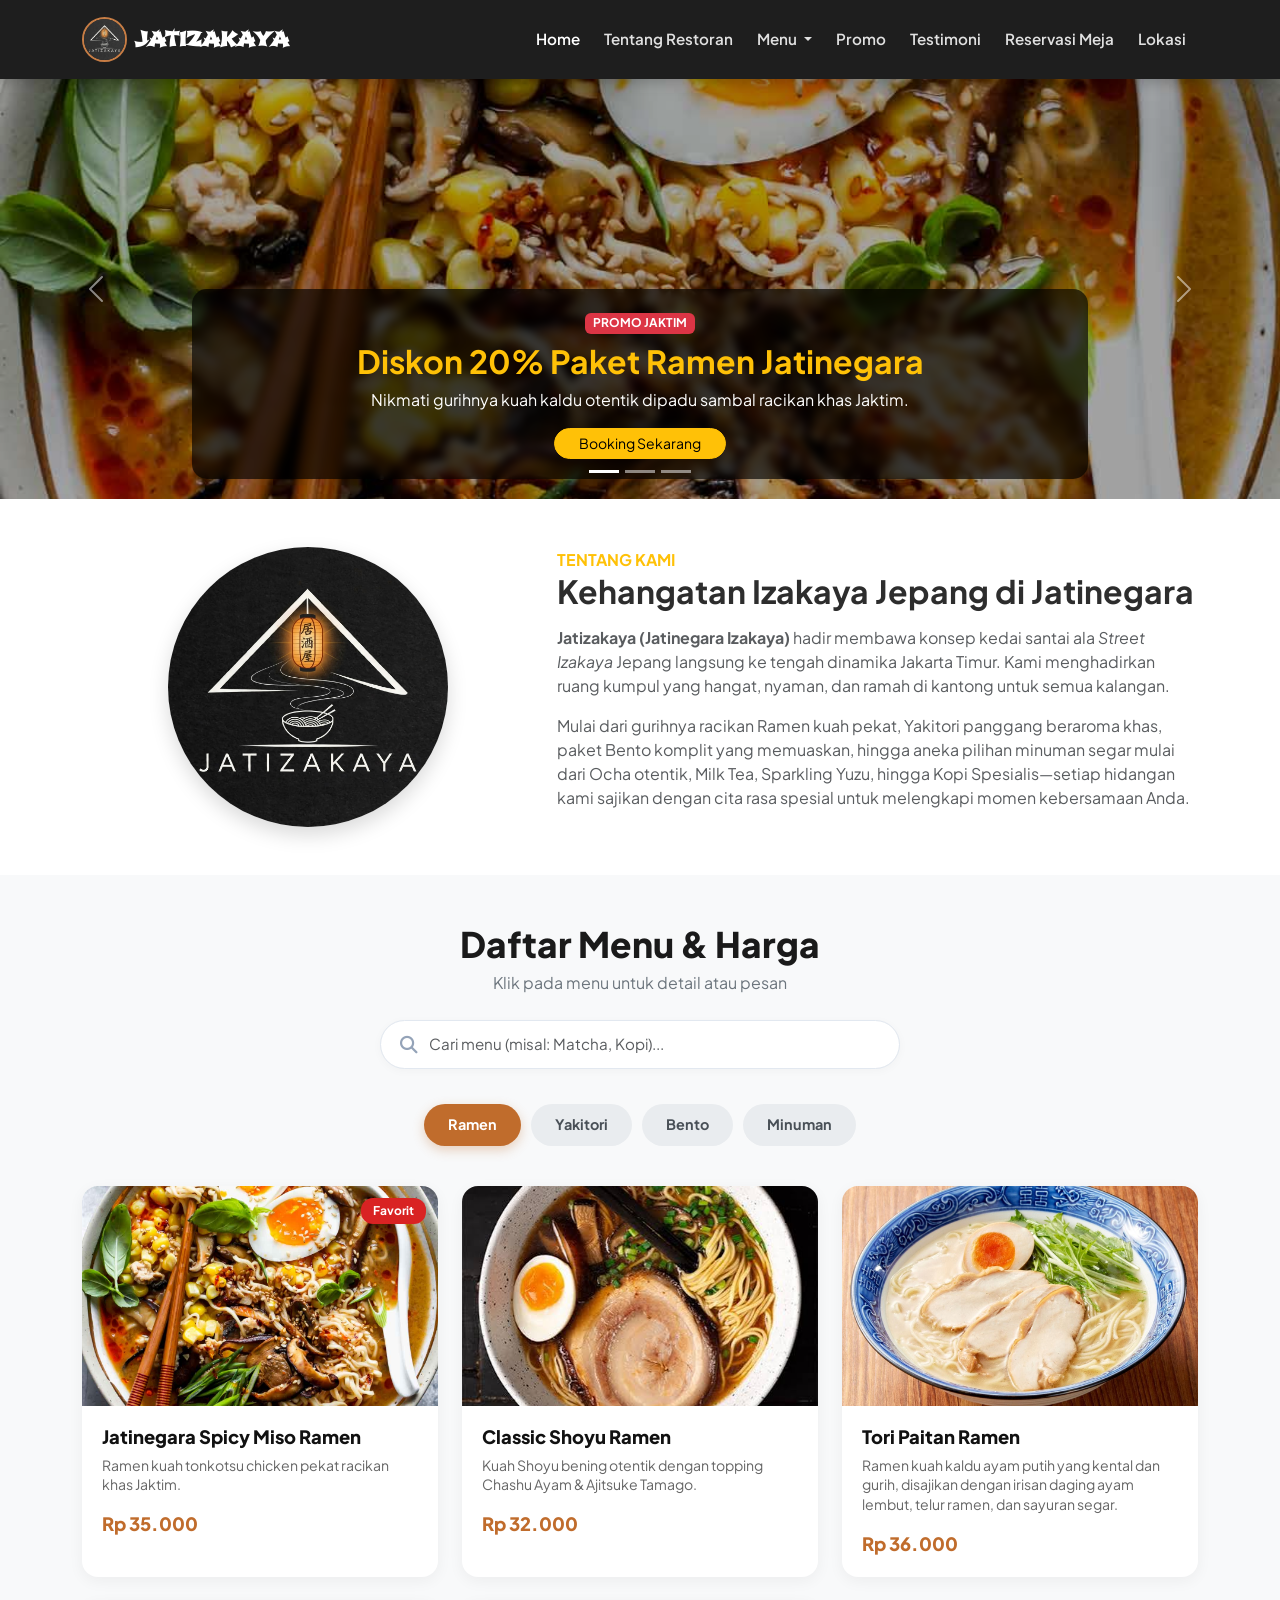
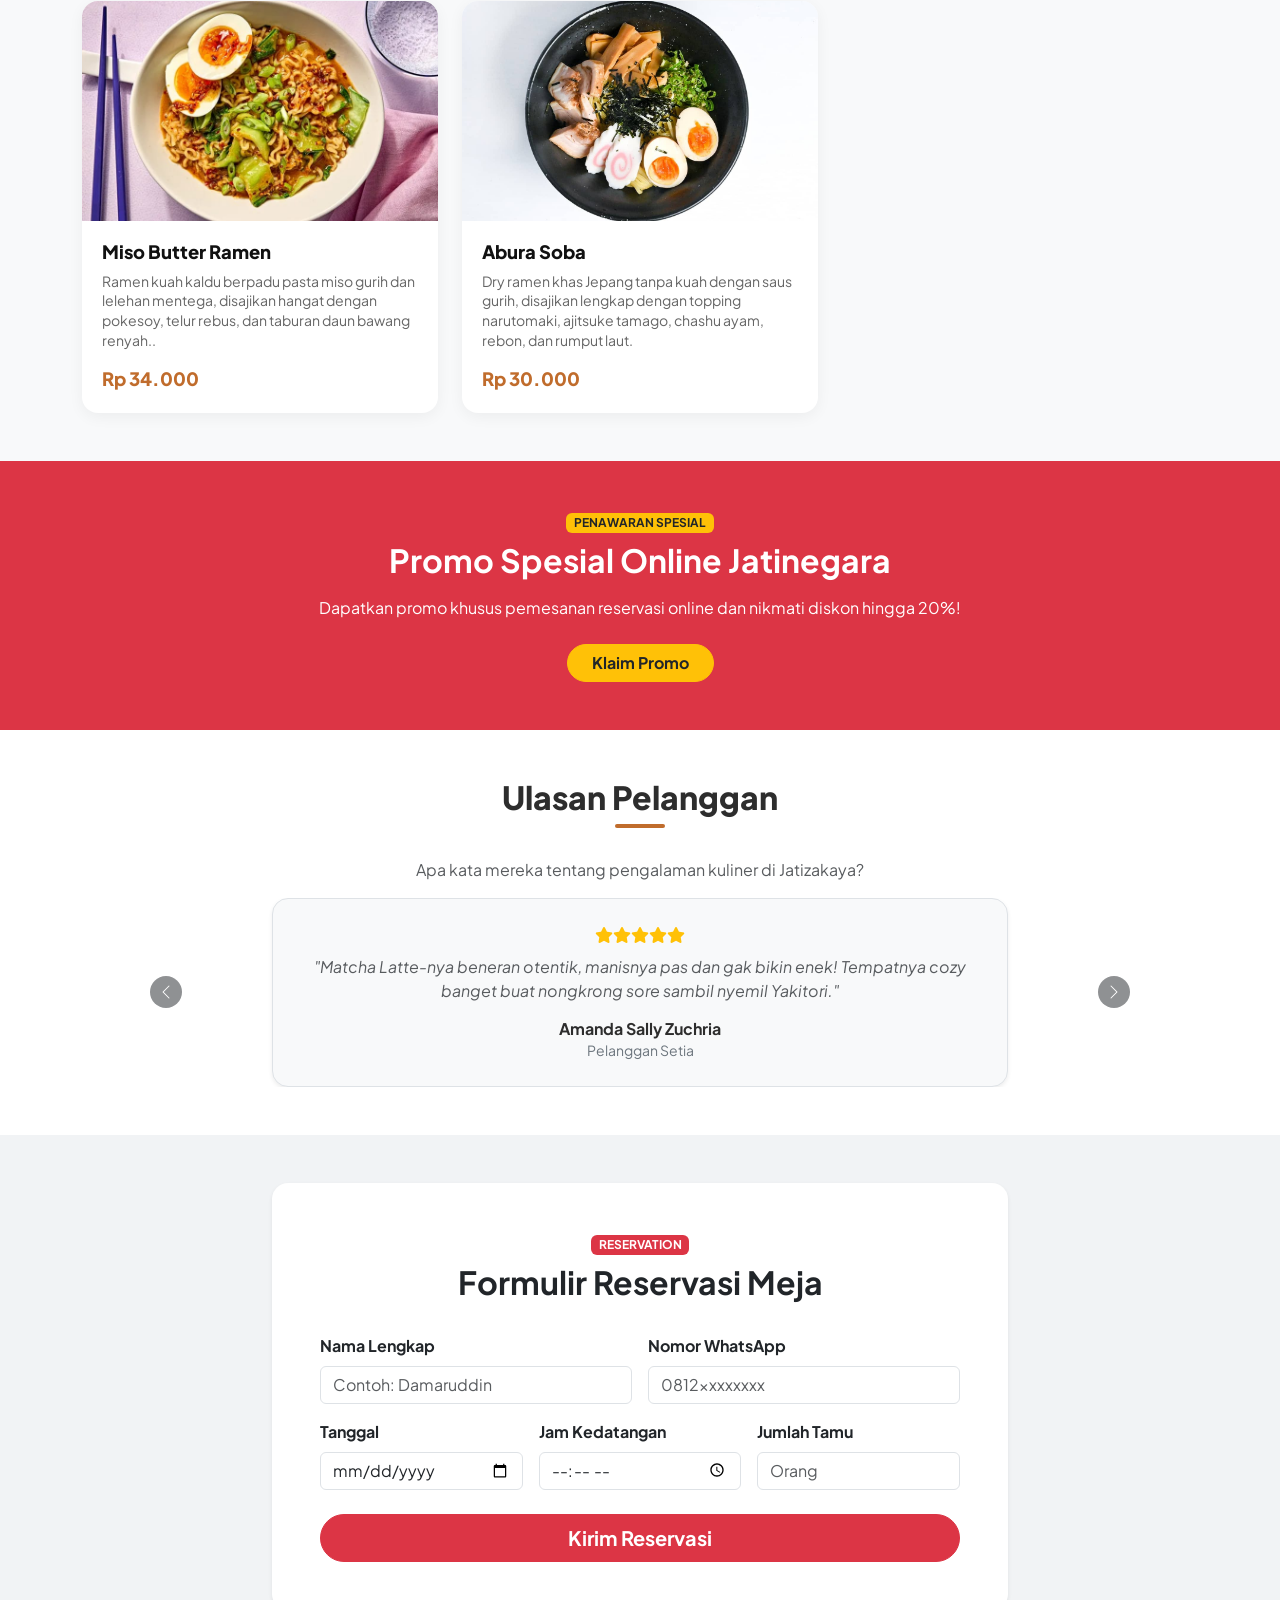
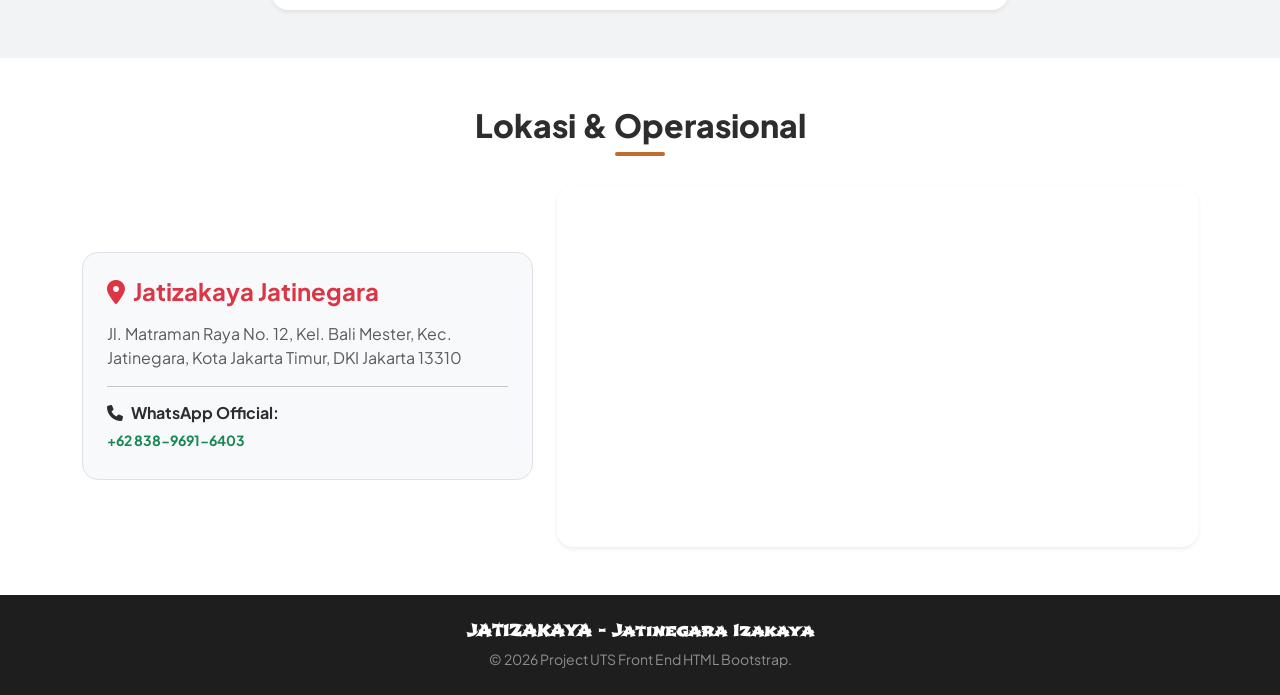
==== index.html @ ce0e3f6a "Add files via upload" ====
<!DOCTYPE html>
<html lang="id">
<head>
    <meta charset="UTF-8">
    <meta name="viewport" content="width=device-width, initial-scale=1.0">
    <title>Jatizakaya - Jatinegara Izakaya</title>
    <!-- Bootstrap 5 CSS -->
    <link href="https://cdn.jsdelivr.net/npm/bootstrap@5.3.0/dist/css/bootstrap.min.css" rel="stylesheet">
    <!-- FontAwesome Icons -->
    <link rel="stylesheet" href="https://cdnjs.cloudflare.com/ajax/libs/font-awesome/6.4.0/css/all.min.css">
    <!-- Google Fonts -->
    <link href="https://fonts.googleapis.com/css2?family=Plus+Jakarta+Sans:wght@400;600;700;800&family=Shojumaru&display=swap" rel="stylesheet">
    
    <style>
        :root {
            --primary-red: #D92323;
            --accent-brown: #C06C2C;
            --dark-black: #1E1E1E;
            --bg-light: #F8F9FA;
        }

        /* Smooth Scroll saat link diklik */
        html {
            scroll-behavior: smooth;
        }

        body {
            font-family: 'Plus Jakarta Sans', sans-serif;
            background-color: var(--bg-light);
            color: #2D2D2D;
        }

        .brand-font {
            font-family: 'Shojumaru', cursive, sans-serif;
        }

        /* Header / Navbar Styling */
        .navbar {
            background-color: var(--dark-black) !important;
            padding: 12px 0;
            box-shadow: 0 4px 12px rgba(0, 0, 0, 0.2);
        }

        /* LOGO KECIL NAVBAR - DIBUAT TRANSPARAN VIA CSS */
        .navbar-brand img {
            height: 45px;
            width: 45px;
            border-radius: 50%;
            mix-blend-mode: screen; /* Menghilangkan background hitam logo */
            object-fit: cover;
            border: 2px solid var(--accent-brown);
        }

        .nav-link {
            color: #E0E0E0 !important;
            font-weight: 600;
            margin: 0 4px;
            font-size: 0.95rem;
            transition: all 0.2s ease;
        }

        .nav-link:hover, .nav-link.active {
            color: #FFFFFF !important;
        }

        /* Custom Dropdown Styling */
        .dropdown-menu {
            background-color: #2A2A2A;
            border: 1px solid #444;
            border-radius: 10px;
            padding: 8px;
            box-shadow: 0 10px 20px rgba(0,0,0,0.3);
        }

        .dropdown-item {
            color: #DDD;
            font-weight: 500;
            border-radius: 6px;
            padding: 8px 16px;
            transition: all 0.2s;
            cursor: pointer;
        }

        .dropdown-item:hover {
            background-color: var(--accent-brown);
            color: #FFF;
        }

        /* Responsive Mobile Offcanvas (Slide dari Samping Kanan) */
        .offcanvas-dark {
            background-color: var(--dark-black) !important;
            color: #FFF;
        }

        .offcanvas-dark .btn-close {
            filter: invert(1);
        }

        /* LOGO BESAR TENTANG KAMI - DIBUAT TRANSPARAN VIA CSS */
        .img-logo-tentang {
            width: 280px;
            height: 280px;
            border-radius: 50%;
            object-fit: cover;
            box-shadow: 0 8px 20px rgba(0, 0, 0, 0.15);
        }

        /* Hero Banner Slider */
        .carousel-item img {
            height: 420px;
            object-fit: cover;
            filter: brightness(0.65);
        }

        .carousel-caption {
            background: rgba(0, 0, 0, 0.65);
            padding: 20px 30px;
            border-radius: 15px;
            backdrop-filter: blur(4px);
        }

        /* SECTION MENU */
        .menu-section-title {
            font-size: 2.2rem;
            font-weight: 800;
            color: #1A1A1A;
            margin-bottom: 6px;
        }

        .menu-section-subtitle {
            color: #6C757D;
            font-size: 1rem;
            margin-bottom: 25px;
        }

        /* Search Input Oval */
        .search-container {
            max-width: 520px;
            margin: 0 auto 25px auto;
            position: relative;
        }

        .search-container input {
            border-radius: 30px;
            padding: 12px 20px 12px 48px;
            border: 1px solid #E2E8F0;
            background-color: #FFFFFF;
            box-shadow: 0 2px 10px rgba(0, 0, 0, 0.03);
            font-size: 0.95rem;
        }

        .search-container i {
            position: absolute;
            left: 20px;
            top: 50%;
            transform: translateY(-50%);
            color: #94A3B8;
            font-size: 1.1rem;
        }

        /* SCROLL KESAMPING UNTUK KATEGORI PILLS (MOBILE & DESKTOP) */
        .filter-pills-scroll {
            display: flex;
            justify-content: center;
            gap: 10px;
            overflow-x: auto;
            white-space: nowrap;
            padding: 10px 5px 20px 5px;
            margin-bottom: 20px;
            -webkit-overflow-scrolling: touch;
            scrollbar-width: none;
        }

        .filter-pills-scroll::-webkit-scrollbar {
            display: none;
        }

        .btn-pill {
            border-radius: 25px;
            padding: 10px 24px;
            font-weight: 700;
            font-size: 0.9rem;
            border: none;
            background-color: #E9ECEF;
            color: #495057;
            flex: 0 0 auto;
            transition: all 0.3s ease;
        }

        .btn-pill.active {
            background-color: var(--accent-brown);
            color: #FFFFFF;
            box-shadow: 0 4px 12px rgba(192, 108, 44, 0.3);
        }

        /* SCROLL KESAMPING UNTUK KARTU MENU MAKANAN KHUSUS MOBILE */
        @media (max-width: 767.98px) {
            .menu-grid-scroll {
                display: flex !important;
                flex-wrap: nowrap !important;
                overflow-x: auto !important;
                scroll-snap-type: x mandatory;
                -webkit-overflow-scrolling: touch;
                padding-bottom: 15px;
                gap: 15px !important;
                scrollbar-width: none;
            }

            .menu-grid-scroll::-webkit-scrollbar {
                display: none;
            }

            .menu-grid-scroll .menu-item {
                flex: 0 0 82% !important;
                max-width: 82% !important;
                scroll-snap-align: start;
            }
        }

        /* Card Menu Styling */
        .menu-card {
            border: none;
            border-radius: 16px;
            overflow: hidden;
            background-color: #FFFFFF;
            box-shadow: 0 4px 15px rgba(0, 0, 0, 0.05);
            transition: transform 0.3s ease, box-shadow 0.3s ease;
            height: 100%;
            cursor: pointer;
        }

        .menu-card:hover {
            transform: translateY(-6px);
            box-shadow: 0 10px 25px rgba(0, 0, 0, 0.1);
        }

        .menu-card img {
            height: 220px;           
            width: 100%;              
            object-fit: cover;       
            object-position: center;
        }

        .badge-favorit {
            position: absolute;
            top: 12px;
            right: 12px;
            background-color: #D92323;
            color: #FFFFFF;
            font-size: 0.75rem;
            font-weight: 700;
            padding: 4px 12px;
            border-radius: 12px;
        }

        .card-body-custom {
            padding: 20px;
        }

        .card-body-custom h5 {
            font-weight: 800;
            font-size: 1.15rem;
            color: #111;
            margin-bottom: 8px;
        }

        .card-body-custom p {
            color: #666;
            font-size: 0.88rem;
            line-height: 1.4;
            margin-bottom: 15px;
        }

        .card-price {
            font-weight: 800;
            font-size: 1.15rem;
            color: var(--accent-brown);
        }

        /* Modal Order WA */
        .btn-wa {
            background-color: #25D366;
            color: #FFF;
            font-weight: 700;
            border-radius: 25px;
            padding: 9px 22px;
            border: none;
            text-decoration: none;
        }

        .btn-wa:hover {
            background-color: #1ebc57;
            color: #FFF;
        }

        /* Section Heading Line */
        .section-heading {
            position: relative;
            font-weight: 800;
            margin-bottom: 30px;
        }

        .section-heading::after {
            content: '';
            width: 50px;
            height: 4px;
            background-color: var(--accent-brown);
            display: block;
            margin: 8px auto 0;
            border-radius: 2px;
        }

        /* Footer */
        footer {
            background-color: var(--dark-black);
            color: #A0A0A0;
        }
    </style>
</head>
<body>

    <!-- NAVBAR DUAL-MODE (DESKTOP: MENDATAR BIASA | MOBILE: BURGER SLIDE SAMPING) -->
    <nav class="navbar navbar-expand-lg navbar-dark sticky-top">
        <div class="container">
            <!-- LOKASI 1: LOGO KECIL NAVBAR -->
            <a class="navbar-brand d-flex align-items-center gap-2" href="#home">
                <!-- Gambar logo dengan filter transparan CSS -->
                <img src="Images/logo.jpeg" alt="Logo Kecil Jatizakaya" onerror="this.src='https://via.placeholder.com/50/C06C2C/FFFFFF?text=JTZ'">
                <div>
                    <span class="d-block fw-bold text-white brand-font" style="line-height: 1;">JATIZAKAYA</span>
                </div>
            </a>
            
            <!-- Tombol Hamburger (Hanya Tampil di Mobile/HP) -->
            <button class="navbar-toggler border-0" type="button" data-bs-toggle="offcanvas" data-bs-target="#offcanvasNavbar" aria-controls="offcanvasNavbar">
                <span class="navbar-toggler-icon"></span>
            </button>

            <!-- Menu Offcanvas (Mobile: Slide dari Samping | Desktop: Mendatar Biasa) -->
            <div class="offcanvas offcanvas-end offcanvas-dark" tabindex="-1" id="offcanvasNavbar" aria-labelledby="offcanvasNavbarLabel">
                <div class="offcanvas-header border-bottom border-secondary d-lg-none">
                    <h5 class="offcanvas-title brand-font text-warning" id="offcanvasNavbarLabel">JATIZAKAYA</h5>
                    <button type="button" class="btn-close" data-bs-dismiss="offcanvas" aria-label="Close"></button>
                </div>
                
                <div class="offcanvas-body">
                    <ul class="navbar-nav ms-auto align-items-lg-center">
                        <li class="nav-item">
                            <a class="nav-link active" href="#home" onclick="closeNav()">Home</a>
                        </li>
                        <li class="nav-item">
                            <a class="nav-link" href="#tentang" onclick="closeNav()">Tentang Restoran</a>
                        </li>
                        
                        <!-- DROPDOWN MENU KATEGORI -->
                        <li class="nav-item dropdown">
                            <a class="nav-link dropdown-toggle" href="#menu" id="navbarDropdownMenu" role="button" data-bs-toggle="dropdown" aria-expanded="false">
                                Menu
                            </a>
                            <ul class="dropdown-menu shadow" aria-labelledby="navbarDropdownMenu">
                                <li><a class="dropdown-item" onclick="triggerFilter('ramen')"><i class="fa-solid fa-bowl-food me-2"></i>Ramen </a></li>
                                <li><a class="dropdown-item" onclick="triggerFilter('yakitori')"><i class="fa-solid fa-drumstick-bite me-2"></i>Yakitori </a></li>
                                <li><a class="dropdown-item" onclick="triggerFilter('bento')"><i class="fa-solid fa-box-archive me-2"></i>Bento </a></li>
                                <li><a class="dropdown-item" onclick="triggerFilter('drink')"><i class="fa-solid fa-mug-hot me-2"></i>Minuman </a></li>
                            </ul>
                        </li>

                        <li class="nav-item">
                            <a class="nav-link" href="#promo" onclick="closeNav()">Promo</a>
                        </li>
                        <li class="nav-item">
                            <a class="nav-link" href="#testimoni" onclick="closeNav()">Testimoni</a>
                        </li>
                        <li class="nav-item">
                            <a class="nav-link" href="#reservasi" onclick="closeNav()">Reservasi Meja</a>
                        </li>
                        <li class="nav-item">
                            <a class="nav-link" href="#lokasi" onclick="closeNav()">Lokasi</a>
                        </li>
                    </ul>
                </div>
            </div>
        </div>
    </nav>

    <!-- HERO CAROUSEL BANNER -->
    <section id="home">
        <div id="promoCarousel" class="carousel slide carousel-fade" data-bs-ride="carousel">
            <div class="carousel-indicators">
                <button type="button" data-bs-target="#promoCarousel" data-bs-slide-to="0" class="active"></button>
                <button type="button" data-bs-target="#promoCarousel" data-bs-slide-to="1"></button>
                <button type="button" data-bs-target="#promoCarousel" data-bs-slide-to="2"></button>
            </div>
            <div class="carousel-inner">
                <div class="carousel-item active">
                    <img src="Images/SpicyMisoRamen_Square.jpg" class="d-block w-100" alt="Ramen Promo">
                    <div class="carousel-caption">
                        <span class="badge bg-danger mb-2">PROMO JAKTIM</span>
                        <h2 class="fw-bold text-warning">Diskon 20% Paket Ramen Jatinegara</h2>
                        <p class="d-none d-md-block">Nikmati gurihnya kuah kaldu otentik dipadu sambal racikan khas Jaktim.</p>
                        <a href="#reservasi" class="btn btn-warning btn-sm rounded-pill px-4 font-weight-bold">Booking Sekarang</a>
                    </div>
                </div>
                <div class="carousel-item">
                    <img src="Images/torikawa.jpeg" class="d-block w-100" alt="Yakitori Promo">
                    <div class="carousel-caption">
                        <span class="badge bg-warning text-dark mb-2">PAKET NONGKRONG</span>
                        <h2 class="fw-bold">Buy 3 Get 1 Free Yakitori Platter</h2>
                        <p class="d-none d-md-block">Cocok buat tempat kumpul dan diskusi bareng teman sesama anak Jaktim.</p>
                        <a href="#menu" class="btn btn-warning btn-sm rounded-pill px-4">Lihat Menu</a>
                    </div>
                </div>
                <div class="carousel-item">
                    <img src="Images/kedai.jpeg" class="d-block w-100" alt="Kedai Jatizakaya">
                    <div class="carousel-caption">
                        <span class="badge bg-success mb-2">ATMOSPHERE</span>
                        <h2 class="fw-bold">Suasana Street Izakaya Pinggir Jalan Jatinegara</h2>
                        <p class="d-none d-md-block">Pengalaman makan hidangan Jepang otentik dengan harga terjangkau.</p>
                        <a href="#lokasi" class="btn btn-light btn-sm rounded-pill px-4">Cek Lokasi</a>
                    </div>
                </div>
            </div>
            <button class="carousel-control-prev" type="button" data-bs-target="#promoCarousel" data-bs-slide="prev">
                <span class="carousel-control-prev-icon"></span>
            </button>
            <button class="carousel-control-next" type="button" data-bs-target="#promoCarousel" data-bs-slide="next">
                <span class="carousel-control-next-icon"></span>
            </button>
        </div>
    </section>

    <!-- TENTANG RESTORAN -->
    <section id="tentang" class="py-5 bg-white">
        <div class="container">
            <div class="row align-items-center">
                <!-- LOKASI 2: LOGO BESAR TENTANG KAMI -->
                <div class="col-md-5 mb-4 mb-md-0 text-center">
                    <img src="Images/logo.jpeg" alt="Logo Utama Jatizakaya" class="img-fluid img-logo-tentang">
                </div>
                <div class="col-md-7">
                    <span class="text-warning fw-bold text-uppercase">Tentang Kami</span>
                    <h2 class="fw-bold mb-3">Kehangatan Izakaya Jepang di Jatinegara</h2>
                    <p class="text-muted"><strong>Jatizakaya (Jatinegara Izakaya)</strong> hadir membawa konsep kedai santai ala <em>Street Izakaya</em> Jepang langsung ke tengah dinamika Jakarta Timur. Kami menghadirkan ruang kumpul yang hangat, nyaman, dan ramah di kantong untuk semua kalangan.</p>
                    <p class="text-muted">Mulai dari gurihnya racikan Ramen kuah pekat, Yakitori panggang beraroma khas, paket Bento komplit yang memuaskan, hingga aneka pilihan minuman segar mulai dari Ocha otentik, Milk Tea, Sparkling Yuzu, hingga Kopi Spesialis—setiap hidangan kami sajikan dengan cita rasa spesial untuk melengkapi momen kebersamaan Anda.</p>
                </div>
            </div>
        </div>
    </section>

    <!-- DAFTAR MENU & HARGA -->
    <section id="menu" class="py-5">
        <div class="container">
            <div class="text-center">
                <h2 class="menu-section-title">Daftar Menu & Harga</h2>
                <p class="menu-section-subtitle">Klik pada menu untuk detail atau pesan</p>

                <!-- Search Input Oval -->
                <div class="search-container">
                    <i class="fa-solid fa-magnifying-glass"></i>
                    <input type="text" id="searchInput" class="form-control" placeholder="Cari menu (misal: Matcha, Kopi)..." onkeyup="searchMenu()">
                </div>

                <!-- SCROLL KESAMPING UNTUK TOMBOL KATEGORI -->
                <div class="filter-pills-scroll">
                    <button type="button" class="btn-pill active" data-filter="ramen" onclick="filterMenu('ramen', this)">Ramen </button>
                    <button type="button" class="btn-pill" data-filter="yakitori" onclick="filterMenu('yakitori', this)">Yakitori </button>
                    <button type="button" class="btn-pill" data-filter="bento" onclick="filterMenu('bento', this)">Bento </button>
                    <button type="button" class="btn-pill" data-filter="drink" onclick="filterMenu('drink', this)">Minuman </button>
                </div>
            </div>

            <!-- CONTAINER KARTU MENU (DESKTOP: GRID 3 KOLOM | MOBILE: BISA DI-SCROLL KESAMPING) -->
            <div class="row g-4 menu-grid-scroll" id="menuContainer">
                
                <!-- Category 1: Ramen -->
                <div class="col-lg-4 col-md-6 menu-item ramen" onclick="openOrderModal('Jatinegara Spicy Ramen', '35.000', 'Ramen kuah tonkotsu chicken pekat racikan khas Jaktim.', 'Images/SpicyMisoRamen_Square.jpg')">
                    <div class="card menu-card">
                        <span class="badge-favorit">Favorit</span>
                        <img src="Images/SpicyMisoRamen_Square.jpg" alt="Jatinegara Spicy Ramen">
                        <div class="card-body-custom">
                            <h5 class="item-title">Jatinegara Spicy Miso Ramen</h5>
                            <p>Ramen kuah tonkotsu chicken pekat racikan khas Jaktim.</p>
                            <div class="card-price">Rp 35.000</div>
                        </div>
                    </div>
                </div>

                <div class="col-lg-4 col-md-6 menu-item ramen" onclick="openOrderModal('Classic Shoyu Ramen', '32.000', 'Kuah Shoyu bening otentik dengan topping Chashu Ayam & Ajitsuke Tamago.', 'Images/shoyu ramen.jpeg')">
                    <div class="card menu-card">
                        <img src="Images/shoyu ramen.jpeg" alt="Classic Shoyu Ramen">
                        <div class="card-body-custom">
                            <h5 class="item-title">Classic Shoyu Ramen</h5>
                            <p>Kuah Shoyu bening otentik dengan topping Chashu Ayam & Ajitsuke Tamago.</p>
                            <div class="card-price">Rp 32.000</div>
                        </div>
                    </div>
                </div>

                <div class="col-lg-4 col-md-6 menu-item ramen" onclick="openOrderModal('Tori Paitan Ramen', '36.000', 'Ramen kuah kaldu ayam putih yang kental dan gurih, disajikan dengan irisan daging ayam lembut, telur ramen, dan sayuran segar.', 'Images/toripaitanramen.jpeg')">
                    <div class="card menu-card">
                        <img src="Images/toripaitanramen.jpeg" alt="Tori Paitan Ramen">
                        <div class="card-body-custom">
                            <h5 class="item-title">Tori Paitan Ramen</h5>
                            <p>Ramen kuah kaldu ayam putih yang kental dan gurih, disajikan dengan irisan daging ayam lembut, telur ramen, dan sayuran segar.</p>
                            <div class="card-price">Rp 36.000</div>
                        </div>
                    </div>
                </div>

                <div class="col-lg-4 col-md-6 menu-item ramen" onclick="openOrderModal('Miso Butter Ramen', '34.000', 'Ramen kuah kaldu berpadu pasta miso gurih dan lelehan mentega, disajikan hangat dengan pokesoy, telur rebus, dan taburan daun bawang renyah.', 'Images/misobutterramen.jpeg')">
                    <div class="card menu-card">
                        <img src="Images/misobutterramen.jpeg" alt="Miso Butter Ramen">
                        <div class="card-body-custom">
                            <h5 class="item-title">Miso Butter Ramen</h5>
                            <p>Ramen kuah kaldu berpadu pasta miso gurih dan lelehan mentega, disajikan hangat dengan pokesoy, telur rebus, dan taburan daun bawang renyah..</p>
                            <div class="card-price">Rp 34.000</div>
                        </div>
                    </div>
                </div>

                <div class="col-lg-4 col-md-6 menu-item ramen" onclick="openOrderModal('Abura Soba', '30.000', 'Dry ramen khas Jepang tanpa kuah dengan saus gurih, disajikan lengkap dengan topping narutomaki, ajitsuke tamago, chashu ayam, rebon, dan rumput laut.', 'Images/aburasoba.jpeg')">
                    <div class="card menu-card">
                        <img src="Images/aburasoba.jpeg" alt="Abura Soba">
                        <div class="card-body-custom">
                            <h5 class="item-title">Abura Soba</h5>
                            <p>Dry ramen khas Jepang tanpa kuah dengan saus gurih, disajikan lengkap dengan topping narutomaki, ajitsuke tamago, chashu ayam, rebon, dan rumput laut.</p>
                            <div class="card-price">Rp 30.000</div>
                        </div>
                    </div>
                </div>

                <!-- Category 2: Yakitori -->
                <div class="col-lg-4 col-md-6 menu-item yakitori" style="display: none;" onclick="openOrderModal('Otista Yakitori Mix (5 Tusuk)', '28.000', 'Sate paha ayam & kulit renyah baluran saus Tare manis gurih.', 'Images/yakitori.webp')">
                    <div class="card menu-card">
                         <span class="badge-favorit">Favorit</span>
                        <img src="Images/yakitori.webp" alt="Otista Yakitori Mix">
                        <div class="card-body-custom">
                            <h5 class="item-title">Otista Yakitori Mix (5 Tusuk)</h5>
                            <p>Sate paha ayam & kulit renyah baluran saus Tare manis gurih.</p>
                            <div class="card-price">Rp 28.000</div>
                        </div>
                    </div>
                </div>

                <div class="col-lg-4 col-md-6 menu-item yakitori" style="display: none;" onclick="openOrderModal('Negima Yakitori (3 Tusuk)', '20.000', 'Sate paha ayam panggang juicy yang berselingan dengan potongan daun bawang Jepang, dilumuri saus Tare manis gurih.', 'Images/negima.jpeg')">
                    <div class="card menu-card">
                        <img src="Images/negima.jpeg" alt="Negima Yakitori">
                        <div class="card-body-custom">
                            <h5 class="item-title">Negima Yakitori (3 Tusuk)</h5>
                            <p>Sate paha ayam panggang juicy yang berselingan dengan potongan daun bawang Jepang, dilumuri saus Tare manis gurih.</p>
                            <div class="card-price">Rp 20.000</div>
                        </div>
                    </div>
                </div>

                <div class="col-lg-4 col-md-6 menu-item yakitori" style="display: none;" onclick="openOrderModal('Torikawa Yakitori(3 Tusuk)', '18.000', 'Sate kulit ayam garing renyah yang dibakar berbalut saus kecap Tare gurih khas izakaya.', 'Images/torikawa.jpeg')">
                    <div class="card menu-card">
                        <img src="Images/torikawa.jpeg" alt="Torikawa Yakitori">
                        <div class="card-body-custom">
                            <h5 class="item-title">Torikawa Yakitori(3 Tusuk)</h5>
                            <p>Sate kulit ayam garing renyah yang dibakar berbalut saus kecap Tare gurih khas izakaya.</p>
                            <div class="card-price">Rp 18.000</div>
                        </div>
                    </div>
                </div>

                <div class="col-lg-4 col-md-6 menu-item yakitori" style="display: none;" onclick="openOrderModal('Tsukune Yakitori (2 Tusuk)', '22.000', 'Olahan cincang daging ayam khas Jepang berbumbu lezat yang dibakar empuk dengan glasir saus manis.', 'Images/tsukune.jpeg')">
                    <div class="card menu-card">
                        <img src="Images/tsukune.jpeg" alt="Tsukune Yakitori">
                        <div class="card-body-custom">
                            <h5 class="item-title">Tsukune Yakitori (2 Tusuk)</h5>
                            <p>Olahan cincang daging ayam khas Jepang berbumbu lezat yang dibakar empuk dengan glasir saus manis.</p>
                            <div class="card-price">Rp 22.000</div>
                        </div>
                    </div>
                </div>

                <!-- Category 3: Bento -->
                <div class="col-lg-4 col-md-6 menu-item bento" style="display: none;" onclick="openOrderModal('Chicken Katsu Curry Bento', '38.000', 'Nasi Jepang, Chicken Katsu, kuah Kari Jepang, salad & miso soup.', 'Images/CHICKEN-KATSU-CURRY-BENTO.webp')">
                    <div class="card menu-card">
                        <span class="badge-favorit">Favorit</span>
                        <img src="Images/CHICKEN-KATSU-CURRY-BENTO.webp" alt="Chicken Katsu Curry Bento">
                        <div class="card-body-custom">
                            <h5 class="item-title">Chicken Katsu Curry Bento</h5>
                            <p>Nasi Jepang, Chicken Katsu, kuah Kari Jepang, salad & miso soup.</p>
                            <div class="card-price">Rp 38.000</div>
                        </div>
                    </div>
                </div>

                 <div class="col-lg-4 col-md-6 menu-item bento" style="display: none;" onclick="openOrderModal('Chicken Nanban Bento', '38.000', 'Ayam goreng renyah disiram saus manis gurih, disajikan dengan saus tartar, nasi bertabur wijen, edamame, dan salad.', 'Images/chickennanban.jpeg')">
                    <div class="card menu-card">
                        <img src="Images/chickennanban.jpeg" alt="Chicken Nanban Bento">
                        <div class="card-body-custom">
                            <h5 class="item-title">Chicken Nanban Bento</h5>
                            <p>Ayam goreng renyah disiram saus manis gurih, disajikan dengan saus tartar, nasi bertabur wijen, edamame, dan salad.</p>
                            <div class="card-price">Rp 38.000</div>
                        </div>
                    </div>
                </div>

                 <div class="col-lg-4 col-md-6 menu-item bento" style="display: none;" onclick="openOrderModal('Chicken Teriyaki Bento', '36.000', 'Paket bento isi nasi hangat, paha ayam saus teriyaki manis gurih, gyoza renyah, dan salad sayur segar.', 'Images/chickenteriyakibentto.jpeg')">
                    <div class="card menu-card">
                        <img src="Images/chickenteriyakibentto.jpeg" alt="Chicken Teriyaki Bento">
                        <div class="card-body-custom">
                            <h5 class="item-title">Chicken Teriyaki Bento</h5>
                            <p>Paket bento isi nasi hangat, paha ayam saus teriyaki manis gurih, gyoza renyah, dan salad sayur segar.</p>
                            <div class="card-price">Rp 36.000</div>
                        </div>
                    </div>
                </div>

                 <div class="col-lg-4 col-md-6 menu-item bento" style="display: none;" onclick="openOrderModal('Beef Gyudon Bento', '42.000', 'Irisan daging sapi manis gurih tumis bawang bombay, disajikan lengkap dengan nasi hangat, kari sayuran, dan salad.', 'Images/beefgyudon.jpeg')">
                    <div class="card menu-card">
                        <img src="Images/beefgyudon.jpeg" alt="Beef Gyudon Bento">
                        <div class="card-body-custom">
                            <h5 class="item-title">Beef Gyudon Bento</h5>
                            <p>Irisan daging sapi manis gurih tumis bawang bombay, disajikan lengkap dengan nasi hangat, kari sayuran, dan salad.</p>
                            <div class="card-price">Rp 42.000</div>
                        </div>
                    </div>
                </div>

                <!-- Category 4: Drink -->
                <div class="col-lg-4 col-md-6 menu-item drink" style="display: none;" onclick="openOrderModal('Es Kopi Susu Jaktim', '22.000', 'Espresso ganda dengan susu segar & gula aren asli Jatinegara.', 'Images/eskopisusu-6996425_1280.jpg.webp')">
                    <div class="card menu-card">
                        <span class="badge-favorit">Favorit</span>
                        <img src="Images/eskopisusu-6996425_1280.jpg.webp" alt="Es Kopi Susu Jaktim">
                        <div class="card-body-custom">
                            <h5 class="item-title">Es Kopi Susu Jaktim</h5>
                            <p>Espresso ganda dengan susu segar & gula aren asli Jatinegara.</p>
                            <div class="card-price">Rp 22.000</div>
                        </div>
                    </div>
                </div>

                <div class="col-lg-4 col-md-6 menu-item drink" style="display: none;" onclick="openOrderModal('Kyoto Matcha Latte Ice', '22.000', 'Matcha asli Uji dipadukan dengan susu segar & krim yang manis.', 'Images/iced-matcha-latte-featured.jpg')">
                    <div class="card menu-card">
                        <img src="Images/iced-matcha-latte-featured.jpg" alt="Kyoto Matcha Latte Ice">
                        <div class="card-body-custom">
                            <h5 class="item-title">Kyoto Matcha Latte Ice</h5>
                            <p>Matcha asli Uji dipadukan dengan susu segar & krim yang manis.</p>
                            <div class="card-price">Rp 22.000</div>
                        </div>
                    </div>
                </div>

                <div class="col-lg-4 col-md-6 menu-item drink" style="display: none;" onclick="openOrderModal('Ocha (Hot / Ice)', '8.000', 'Teh hijau autentik khas Jepang yang disajikan segar (tersedia pilihan Hangat atau Dingin).', 'Images/ochaice.jpeg')">
                    <div class="card menu-card">
                        <img src="Images/ochaice.jpeg" alt="Ocha Hot / Ice">
                        <div class="card-body-custom">
                            <h5 class="item-title">Ocha (Hot / Ice)</h5>
                            <p>Teh hijau autentik khas Jepang yang disajikan segar (tersedia pilihan Hangat atau Dingin).</p>
                            <div class="card-price">Rp 8.000</div>
                        </div>
                    </div>
                </div>

                <div class="col-lg-4 col-md-6 menu-item drink" style="display: none;" onclick="openOrderModal('Tokyo Milk Tea', '18.000', 'Milk tea kental berbahan teh hitam khas Jepang dipadu racikan manis pas dan susu segar dingin.', 'Images/milktea.jpeg')">
                    <div class="card menu-card">
                        <img src="Images/milktea.jpeg" alt="Tokyo Milk Tea">
                        <div class="card-body-custom">
                            <h5 class="item-title">Tokyo Milk Tea</h5>
                            <p>Milk tea kental berbahan teh hitam khas Jepang dipadu racikan manis pas dan susu segar dingin.</p>
                            <div class="card-price">Rp 18.000</div>
                        </div>
                    </div>
                </div>

                 <div class="col-lg-4 col-md-6 menu-item drink" style="display: none;" onclick="openOrderModal('Sparkling Yuzu Lemonade', '20.000', 'Minuman soda dingin rasa jeruk yuzu dan lemon yang asam manis menyegarkan dengan garnish daun mint.', 'Images/sparkling yuzu.jpeg')">
                    <div class="card menu-card">
                        <img src="Images/sparkling yuzu.jpeg" alt="Sparkling Yuzu Lemonade">
                        <div class="card-body-custom">
                            <h5 class="item-title">Sparkling Yuzu Lemonade</h5>
                            <p>Minuman soda dingin rasa jeruk yuzu dan lemon yang asam manis menyegarkan dengan garnish daun mint.</p>
                            <div class="card-price">Rp 20.000</div>
                        </div>
                    </div>
                </div>

                <div class="col-lg-4 col-md-6 menu-item drink" style="display: none;" onclick="openOrderModal('Le Minerale', '5.000', 'Air mineral pegunungan alami yang menyegarkan dengan sensasi manis dingin yang khas.', 'Images/lemineral.jpeg')">
                    <div class="card menu-card">
                        <img src="Images/lemineral.jpeg" alt="Le Minerale">
                        <div class="card-body-custom">
                            <h5 class="item-title">Le Minerale</h5>
                            <p>Air mineral pegunungan alami yang menyegarkan dengan sensasi manis dingin yang khas.</p>
                            <div class="card-price">Rp 5.000</div>
                        </div>
                    </div>
                </div>

            </div>
        </div>
    </section>

    <!-- MODAL POPUP ORDER WA -->
    <div class="modal fade" id="orderModal" tabindex="-1" aria-hidden="true">
        <div class="modal-dialog modal-dialog-centered">
            <div class="modal-content rounded-4 border-0 overflow-hidden">
                <div class="modal-header border-0 pb-0">
                    <h5 class="modal-title fw-bold" id="modalMenuTitle">Nama Menu</h5>
                    <button type="button" class="btn-close" data-bs-dismiss="modal" aria-label="Close"></button>
                </div>
                <div class="modal-body p-4 text-center">
                    <img id="modalMenuImg" src="" class="img-fluid rounded-3 mb-3 w-100" style="height: 200px; object-fit: cover;" alt="Menu Image">
                    <p id="modalMenuDesc" class="text-muted small mb-2">Deskripsi menu...</p>
                    <h4 id="modalMenuPrice" class="text-danger fw-bold mb-3">Rp 0</h4>
                    
                    <div class="text-start mb-3">
                        <label class="form-label fw-bold small">Pilihan Catatan (Opsional):</label>
                        <select class="form-select form-select-sm" id="modalNotes">
                            <option value="Normal Sweet / Normal Ice">Normal Sweet / Normal Ice</option>
                            <option value="Less Sugar / Less Ice">Less Sugar / Less Ice</option>
                            <option value="Sangat Pedas">Sangat Pedas</option>
                            <option value="Sedang / Tidak Pedas">Sedang / Tidak Pedas</option>
                        </select>
                    </div>

                    <div class="d-flex justify-content-end gap-2 mt-4">
                        <button type="button" class="btn btn-secondary btn-sm px-3 rounded-pill" data-bs-dismiss="modal">Tutup</button>
                        <a id="btnSendWA" href="#" target="_blank" class="btn btn-wa btn-sm px-3"><i class="fa-brands fa-whatsapp me-1"></i> Pesan via WA</a>
                    </div>
                </div>
            </div>
        </div>
    </div>

    <!-- PROMO SECTION -->
    <section id="promo" class="py-5 bg-danger text-white">
        <div class="container text-center">
            <span class="badge bg-warning text-dark mb-2">PENAWARAN SPESIAL</span>
            <h2 class="fw-bold mb-3">Promo Spesial Online Jatinegara</h2>
            <p class="max-w-600 mx-auto">Dapatkan promo khusus pemesanan reservasi online dan nikmati diskon hingga 20%!</p>
            <a href="#reservasi" class="btn btn-warning text-dark fw-bold rounded-pill px-4 mt-2">Klaim Promo</a>
        </div>
    </section>

    <!-- TESTIMONI PELANGGAN (CAROUSEL SLIDER 5 ULASAN) -->
<section id="testimoni" class="py-5 bg-white">
    <div class="container">
        <div class="text-center">
            <h2 class="section-heading">Ulasan Pelanggan</h2>
            <p class="text-muted">Apa kata mereka tentang pengalaman kuliner di Jatizakaya?</p>
        </div>

        <div id="testimonialCarousel" class="carousel slide" data-bs-ride="carousel">
            <div class="carousel-inner">

                <!-- 1. AMANDA SALLY ZUCHRIA -->
                <div class="carousel-item active">
                    <div class="row justify-content-center">
                        <div class="col-md-8">
                            <div class="p-4 text-center border rounded-4 bg-light shadow-sm">
                                <div class="text-warning mb-2">
                                    <i class="fa-solid fa-star"></i><i class="fa-solid fa-star"></i><i class="fa-solid fa-star"></i><i class="fa-solid fa-star"></i><i class="fa-solid fa-star"></i>
                                </div>
                                <p class="fst-italic text-muted">"Matcha Latte-nya beneran otentik, manisnya pas dan gak bikin enek! Tempatnya cozy banget buat nongkrong sore sambil nyemil Yakitori."</p>
                                <h6 class="fw-bold mb-0">Amanda Sally Zuchria</h6>
                                <small class="text-secondary">Pelanggan Setia</small>
                            </div>
                        </div>
                    </div>
                </div>

                <!-- 2. NAZRIL ILHAM AL BUKHARI -->
                <div class="carousel-item">
                    <div class="row justify-content-center">
                        <div class="col-md-8">
                            <div class="p-4 text-center border rounded-4 bg-light shadow-sm">
                                <div class="text-warning mb-2">
                                    <i class="fa-solid fa-star"></i><i class="fa-solid fa-star"></i><i class="fa-solid fa-star"></i><i class="fa-solid fa-star"></i><i class="fa-solid fa-star"></i>
                                </div>
                                <p class="fst-italic text-muted">"Gokil sih Tori Paitan Ramen-nya! Kuah kaldunya gurih pekat, porsinya ngenyangin banget dan harganya ramah dikantong mahasiswa."</p>
                                <h6 class="fw-bold mb-0">Nazril Ilham Al Bukhari</h6>
                                <small class="text-secondary">Penikmat Ramen</small>
                            </div>
                        </div>
                    </div>
                </div>

                <!-- 3. DIMAS ARIF MAULANA -->
                <div class="carousel-item">
                    <div class="row justify-content-center">
                        <div class="col-md-8">
                            <div class="p-4 text-center border rounded-4 bg-light shadow-sm">
                                <div class="text-warning mb-2">
                                    <i class="fa-solid fa-star"></i><i class="fa-solid fa-star"></i><i class="fa-solid fa-star"></i><i class="fa-solid fa-star"></i><i class="fa-solid fa-star"></i>
                                </div>
                                <p class="fst-italic text-muted">"Negima sama Torikawa-nya sih juara! Bumbu Tare-nya meresap banget, pas diminum bareng Es Kopi Susu Jaktim. Wajib coba!"</p>
                                <h6 class="fw-bold mb-0">Dimas Arif Maulana</h6>
                                <small class="text-secondary">Pengunjung Lokal</small>
                            </div>
                        </div>
                    </div>
                </div>

                <!-- 4. DAMARUDDIN -->
                <div class="carousel-item">
                    <div class="row justify-content-center">
                        <div class="col-md-8">
                            <div class="p-4 text-center border rounded-4 bg-light shadow-sm">
                                <div class="text-warning mb-2">
                                    <i class="fa-solid fa-star"></i><i class="fa-solid fa-star"></i><i class="fa-solid fa-star"></i><i class="fa-solid fa-star"></i><i class="fa-solid fa-star"></i>
                                </div>
                                <p class="fst-italic text-muted">"Suasana kedainya berasa kaya di street izakaya Jepang beneran. Tempat favorit gua sama temen-temen pas balik kuliah!"</p>
                                <h6 class="fw-bold mb-0">Damaruddin</h6>
                                <small class="text-secondary">Mahasiswa Teknik Informatika</small>
                            </div>
                        </div>
                    </div>
                </div>

                <!-- 5. SITI SURAYA -->
                <div class="carousel-item">
                    <div class="row justify-content-center">
                        <div class="col-md-8">
                            <div class="p-4 text-center border rounded-4 bg-light shadow-sm">
                                <div class="text-warning mb-2">
                                    <i class="fa-solid fa-star"></i><i class="fa-solid fa-star"></i><i class="fa-solid fa-star"></i><i class="fa-solid fa-star"></i><i class="fa-solid fa-star"></i>
                                </div>
                                <p class="fst-italic text-muted">"Chicken Nanban Bento-nya komplit dan enak banget. Ayamnya renyah, saus tartarnya pas. Pelayanannya juga cepet dan ramah!"</p>
                                <h6 class="fw-bold mb-0">Siti Suraya</h6>
                                <small class="text-secondary">Warga Jatinegara</small>
                            </div>
                        </div>
                    </div>
                </div>

            </div>

            <!-- Tombol Navigasi Panah -->
            <button class="carousel-control-prev" type="button" data-bs-target="#testimonialCarousel" data-bs-slide="prev">
                <span class="carousel-control-prev-icon bg-dark rounded-circle p-2" style="background-size: 50%;"></span>
            </button>
            <button class="carousel-control-next" type="button" data-bs-target="#testimonialCarousel" data-bs-slide="next">
                <span class="carousel-control-next-icon bg-dark rounded-circle p-2" style="background-size: 50%;"></span>
            </button>
        </div>
    </div>
</section>

    <!-- FORM RESERVASI MEJA -->
    <section id="reservasi" class="py-5" style="background-color: #f1f3f5;">
        <div class="container">
            <div class="row justify-content-center">
                <div class="col-lg-8">
                    <div class="card border-0 shadow-sm rounded-4 p-4 p-md-5">
                        <div class="text-center mb-4">
                            <span class="badge bg-danger mb-2">RESERVATION</span>
                            <h2 class="fw-bold">Formulir Reservasi Meja</h2>
                        </div>
                       <form onsubmit="alert('Reservasi Anda berhasil terkirim!'); return false;">
    <div class="row g-3">
        <div class="col-md-6">
            <label class="form-label fw-bold">Nama Lengkap</label>
            <input type="text" class="form-control" placeholder="Contoh: Damaruddin" required>
        </div>
        <div class="col-md-6">
            <label class="form-label fw-bold">Nomor WhatsApp</label>
            <input type="tel" class="form-control" placeholder="0812xxxxxxxx" required>
        </div>
        <div class="col-md-4">
            <label class="form-label fw-bold">Tanggal</label>
            <input type="date" class="form-control" required>
        </div>
        <!-- INPUT JAM RESERVASI -->
        <div class="col-md-4">
            <label class="form-label fw-bold">Jam Kedatangan</label>
            <input type="time" class="form-control" required>
        </div>
        <div class="col-md-4">
            <label class="form-label fw-bold">Jumlah Tamu</label>
            <input type="number" class="form-control" min="1" max="15" placeholder="Orang" required>
        </div>
        <div class="col-12 text-center mt-4">
            <button type="submit" class="btn btn-danger btn-lg w-100 rounded-pill fw-bold">Kirim Reservasi</button>
        </div>
    </div>
</form>
                    </div>
                </div>
            </div>
        </div>
    </section>

    <!-- LOKASI RESTORAN -->
    <section id="lokasi" class="py-5 bg-white">
        <div class="container">
            <div class="text-center">
                <h2 class="section-heading">Lokasi & Operasional</h2>
            </div>
            <div class="row g-4 align-items-center">
                <div class="col-md-5">
                    <div class="p-4 bg-light rounded-4 border">
                        <h4 class="fw-bold text-danger mb-3"><i class="fa-solid fa-location-dot me-2"></i>Jatizakaya Jatinegara</h4>
                        <p class="text-muted">Jl. Matraman Raya No. 12, Kel. Bali Mester, Kec. Jatinegara, Kota Jakarta Timur, DKI Jakarta 13310</p>
                        <hr>
                        <h6 class="fw-bold mb-2"><i class="fa-solid fa-phone me-2"></i>WhatsApp Official:</h6>
                        <p class="mb-1 small fw-bold text-success">+62 838-9691-6403</p>
                    </div>
                </div>
                <div class="col-md-7">
                    <div class="ratio ratio-16x9 rounded-4 shadow-sm overflow-hidden">
                        <iframe src="https://www.google.com/maps/embed?pb=!1m18!1m12!1m3!1d3966.331293774872!2d106.8647573!3d-6.2199852!2m3!1f0!2f0!3f0!3m2!1i1024!2i768!4f13.1!3m3!1m2!1s0x2e69f36214bf3921%3A0x6b49e3bf8bd48e02!2sStasiun%20Jatinegara!5e0!3m2!1sid!2sid!4v1700000000000!5m2!1sid!2sid" allowfullscreen="" loading="lazy"></iframe>
                    </div>
                </div>
            </div>
        </div>
    </section>

    <!-- FOOTER -->
    <footer class="py-4 text-center text-white-50">
        <div class="container">
            <p class="mb-1 text-white fw-bold brand-font">JATIZAKAYA - Jatinegara Izakaya</p>
            <small>© 2026 Project UTS Front End HTML Bootstrap.</small>
        </div>
    </footer>

    <!-- Bootstrap 5 JavaScript Bundle -->
    <script src="https://cdn.jsdelivr.net/npm/bootstrap@5.3.0/dist/js/bootstrap.bundle.min.js"></script>

    <script>
        // Tutup Offcanvas Navigasi di Mobile/HP saat link diklik
        function closeNav() {
            const offcanvasElement = document.getElementById('offcanvasNavbar');
            const bsOffcanvas = bootstrap.Offcanvas.getInstance(offcanvasElement);
            if (bsOffcanvas) {
                bsOffcanvas.hide();
            }
        }

        // Filter Kategori (Ramen, Yakitori, Bento, Drink)
        function filterMenu(category, element) {
            document.querySelectorAll('.btn-pill').forEach(btn => btn.classList.remove('active'));
            if(element) element.classList.add('active');

            const items = document.querySelectorAll('.menu-item');
            items.forEach(item => {
                if (item.classList.contains(category)) {
                    item.style.display = 'block';
                } else {
                    item.style.display = 'none';
                }
            });
        }

        // Trigger Filter dari Dropdown Navbar & Auto Slide ke Section Menu + Close Nav Mobile
        function triggerFilter(category) {
            const pill = document.querySelector(`.btn-pill[data-filter="${category}"]`);
            filterMenu(category, pill);
            
            closeNav();

            // Smooth slide menuju section #menu
            const menuSection = document.getElementById('menu');
            menuSection.scrollIntoView({ behavior: 'smooth' });
        }

        // Realtime Search Menu
        function searchMenu() {
            const query = document.getElementById('searchInput').value.toLowerCase();
            const items = document.querySelectorAll('.menu-item');

            items.forEach(item => {
                const title = item.querySelector('.item-title').innerText.toLowerCase();
                if (title.includes(query)) {
                    item.style.display = 'block';
                } else {
                    item.style.display = 'none';
                }
            });
        }

        // Open Modal & Set WA Link Direct (+62 838-9691-6403)
        function openOrderModal(title, price, desc, img) {
            document.getElementById('modalMenuTitle').innerText = title;
            document.getElementById('modalMenuPrice').innerText = 'Rp ' + price;
            document.getElementById('modalMenuDesc').innerText = desc;
            document.getElementById('modalMenuImg').src = img;

            const waNumber = "6283896916403";
            const message = encodeURIComponent(`Halo Jatizakaya, saya ingin memesan menu: ${title} (Rp ${price})`);
            document.getElementById('btnSendWA').href = `https://wa.me/${waNumber}?text=${message}`;

            var modal = new bootstrap.Modal(document.getElementById('orderModal'));
            modal.show();
        }
    </script>
</body>
</html>
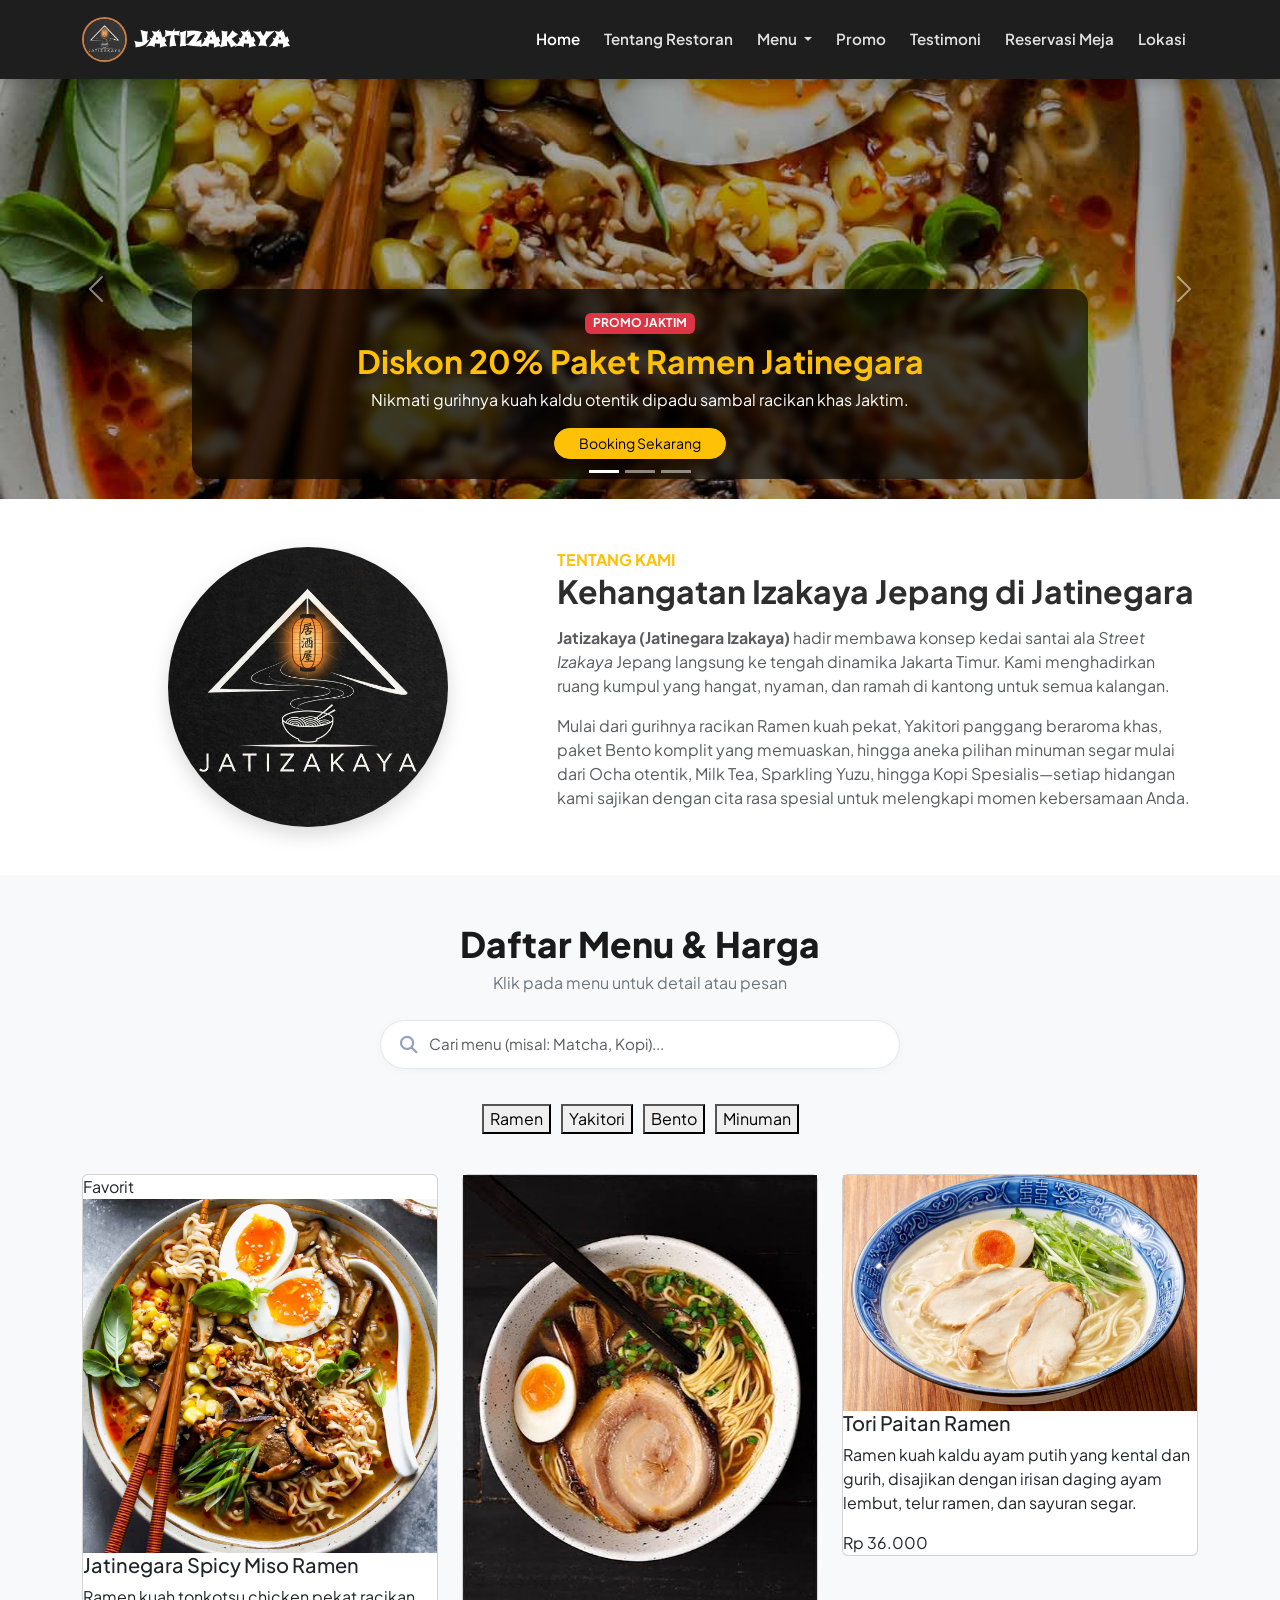
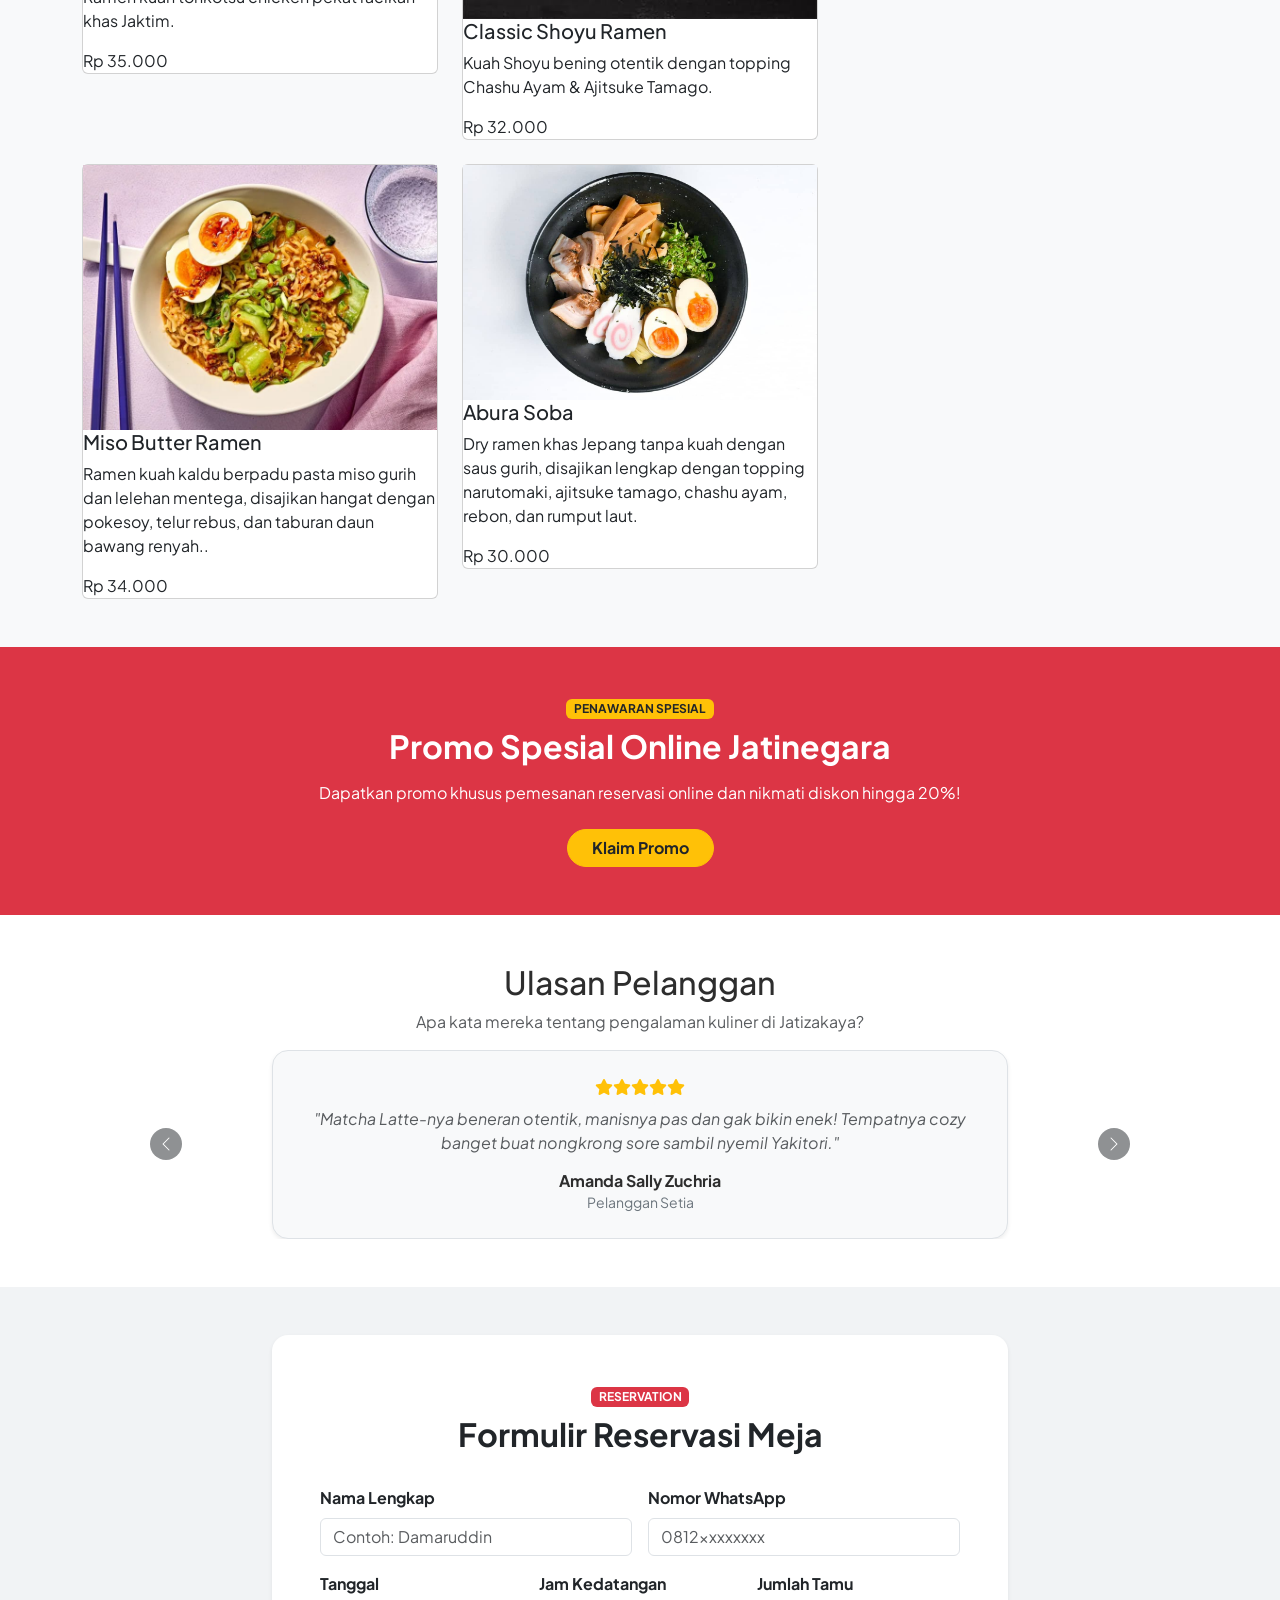
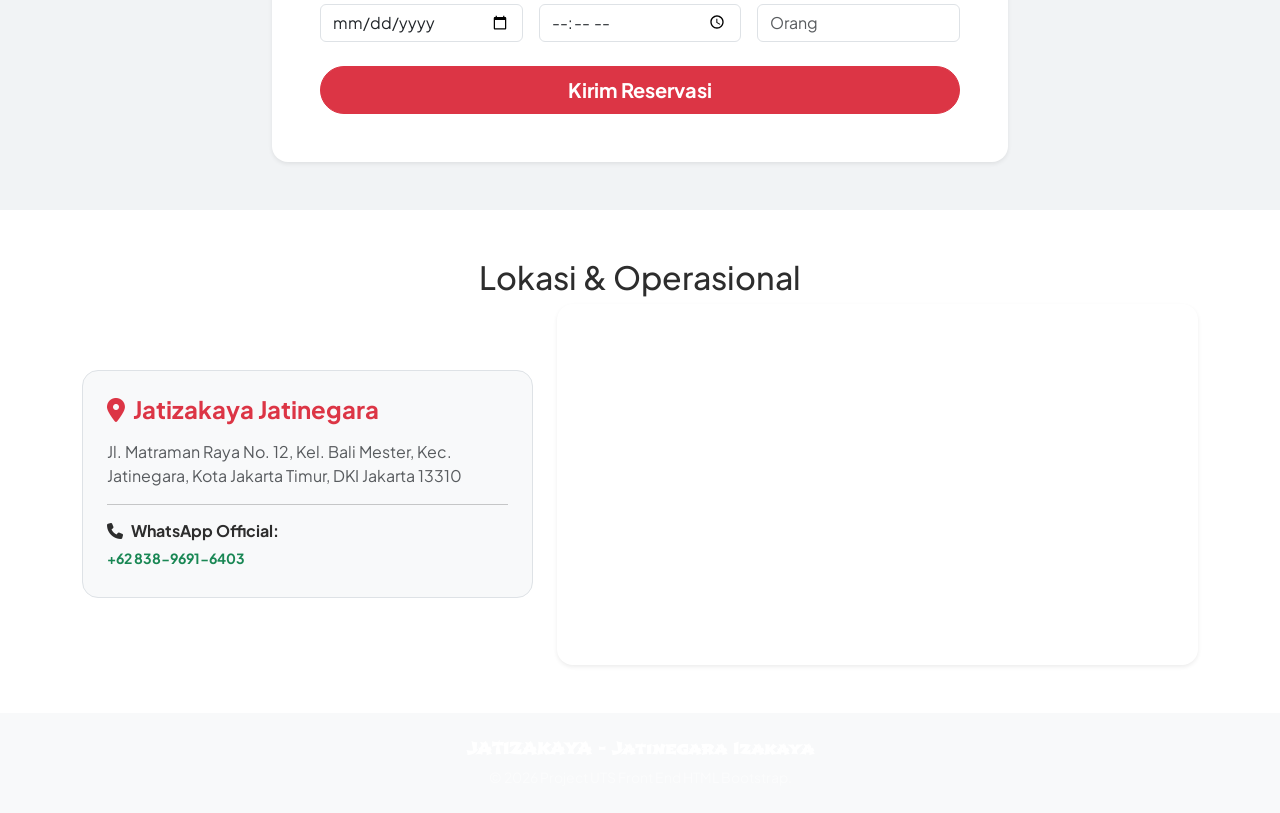
==== commit 54466285: "Update index.html" ====
--- a/index.html
+++ b/index.html
@@ -174,6 +174,18 @@
         .filter-pills-scroll::-webkit-scrollbar {
             display: none;
         }
+
+        @media (max-width: 768px) {
+  .filter-pills-scroll {
+    justify-content: flex-start; 
+    overflow-x: auto;
+    white-space: nowrap;
+    padding: 5px 15px;
+  }
+  
+  .filter-pills-scroll .btn-pill {
+    flex-shrink: 0; /* Biar tombol gak mengkerut */
+  }
 
         .btn-pill {
             border-radius: 25px;
@@ -987,4 +999,4 @@
         }
     </script>
 </body>
-</html>+</html>
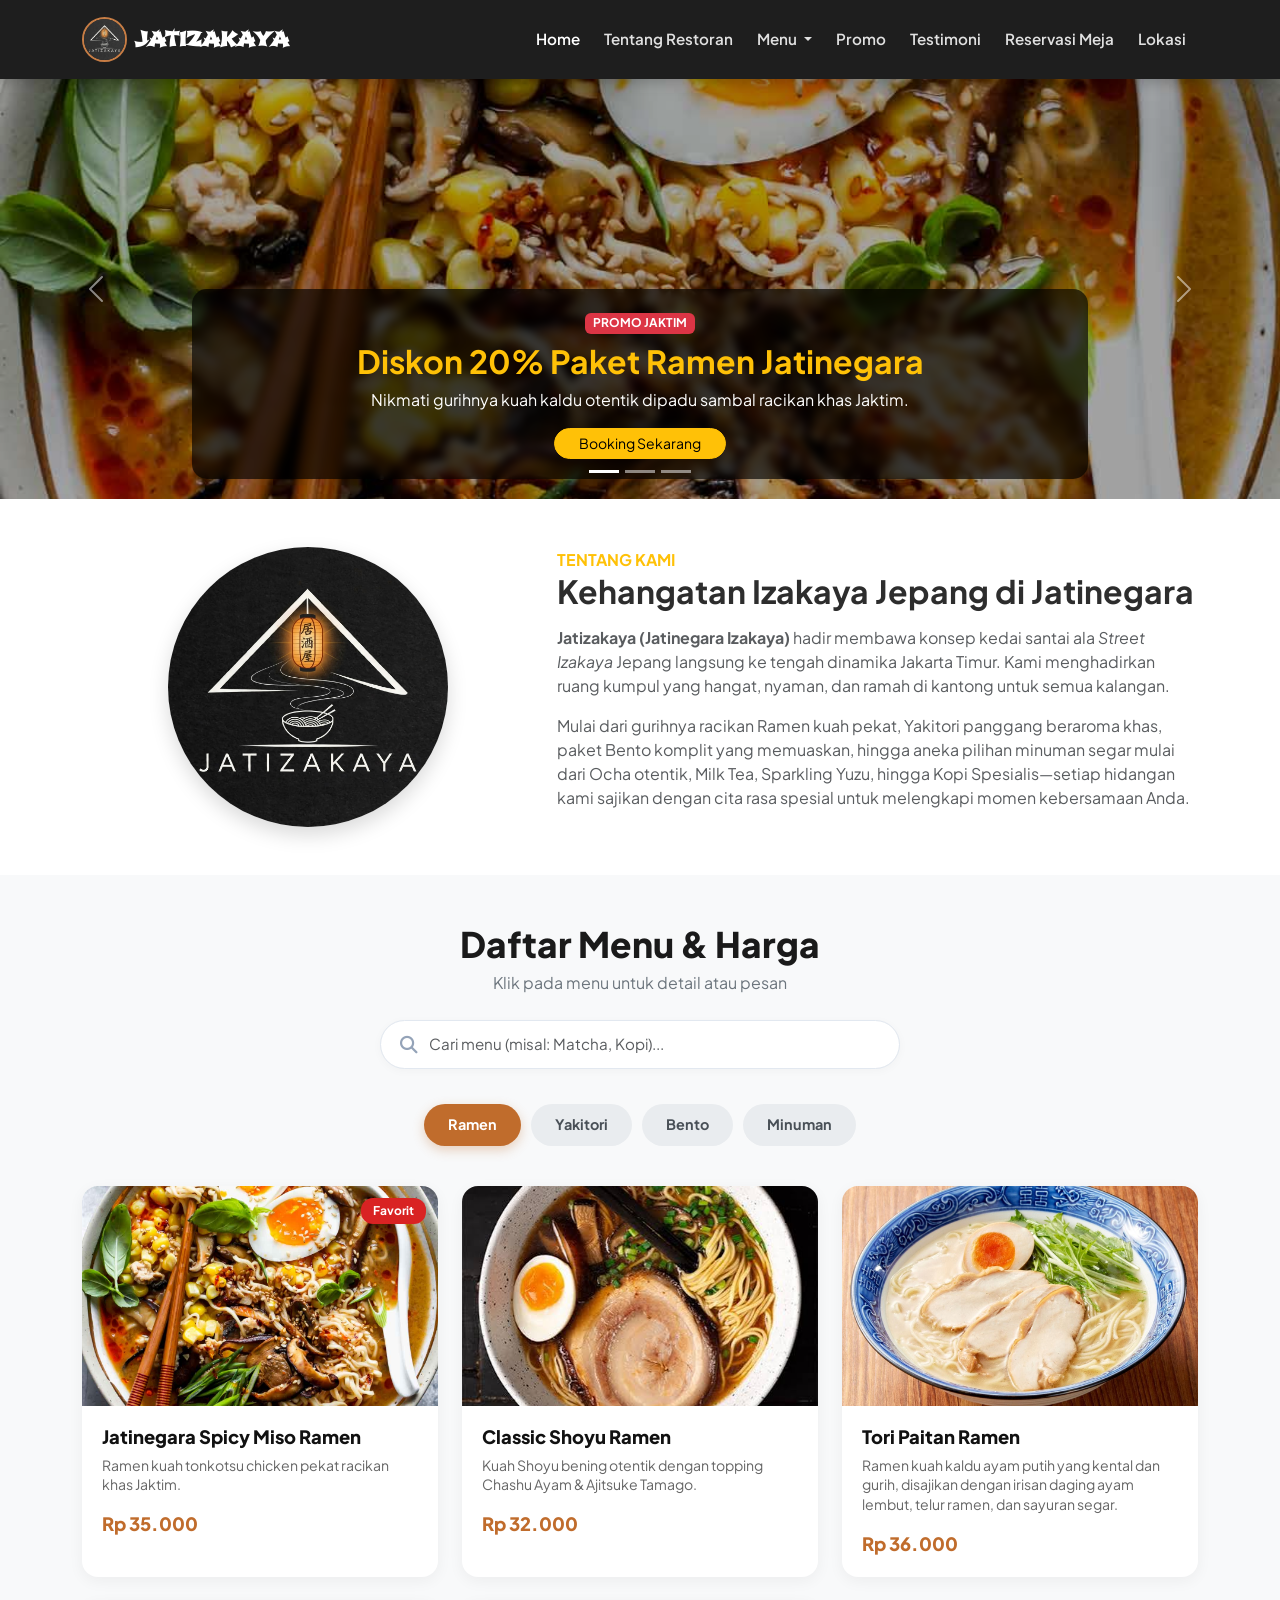
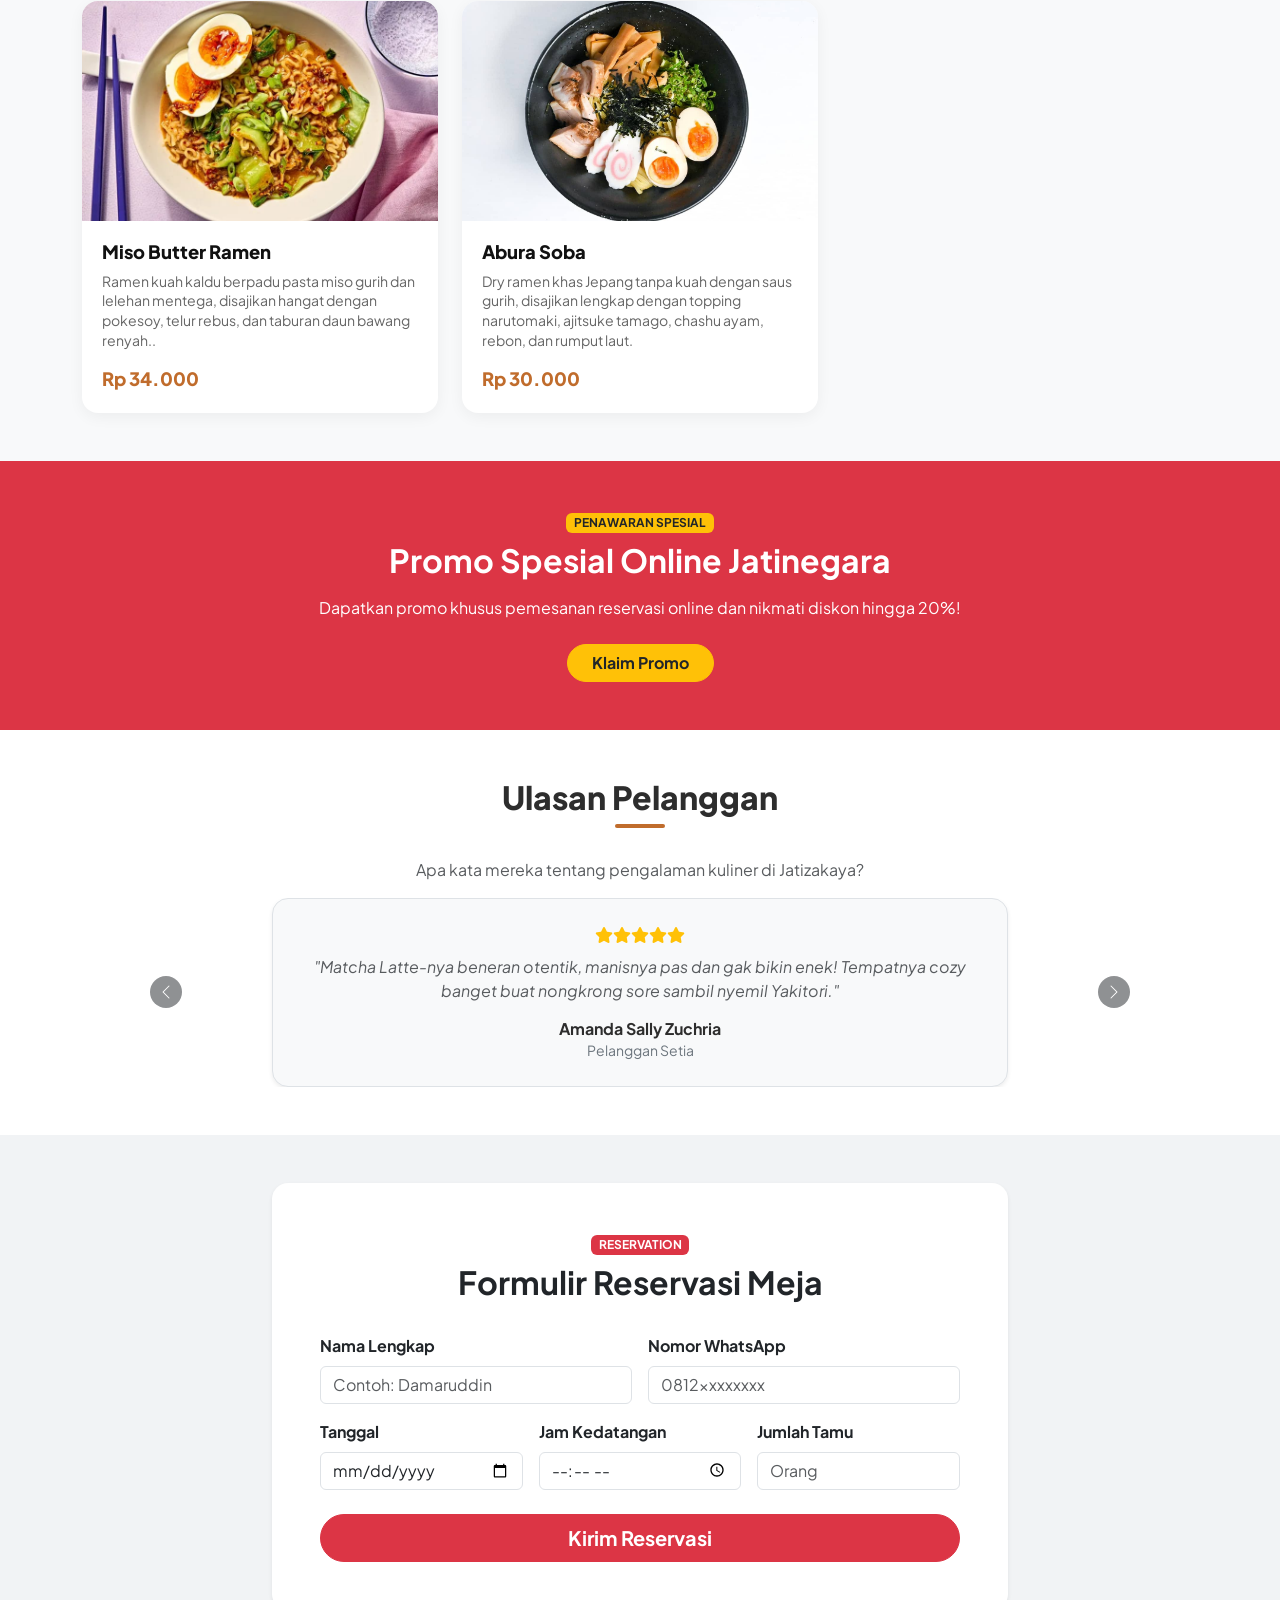
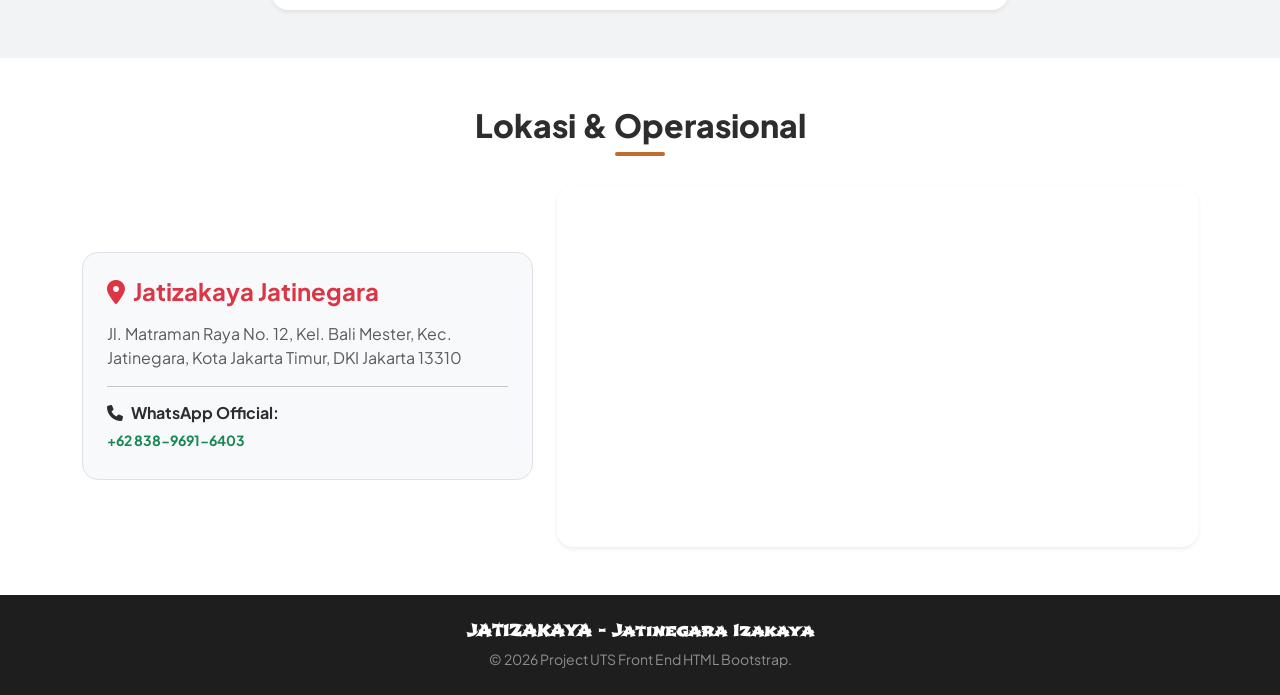
==== commit 72f2168b: "Update index.html" ====
--- a/index.html
+++ b/index.html
@@ -175,17 +175,7 @@
             display: none;
         }
 
-        @media (max-width: 768px) {
-  .filter-pills-scroll {
-    justify-content: flex-start; 
-    overflow-x: auto;
-    white-space: nowrap;
-    padding: 5px 15px;
-  }
-  
-  .filter-pills-scroll .btn-pill {
-    flex-shrink: 0; /* Biar tombol gak mengkerut */
-  }
+
 
         .btn-pill {
             border-radius: 25px;
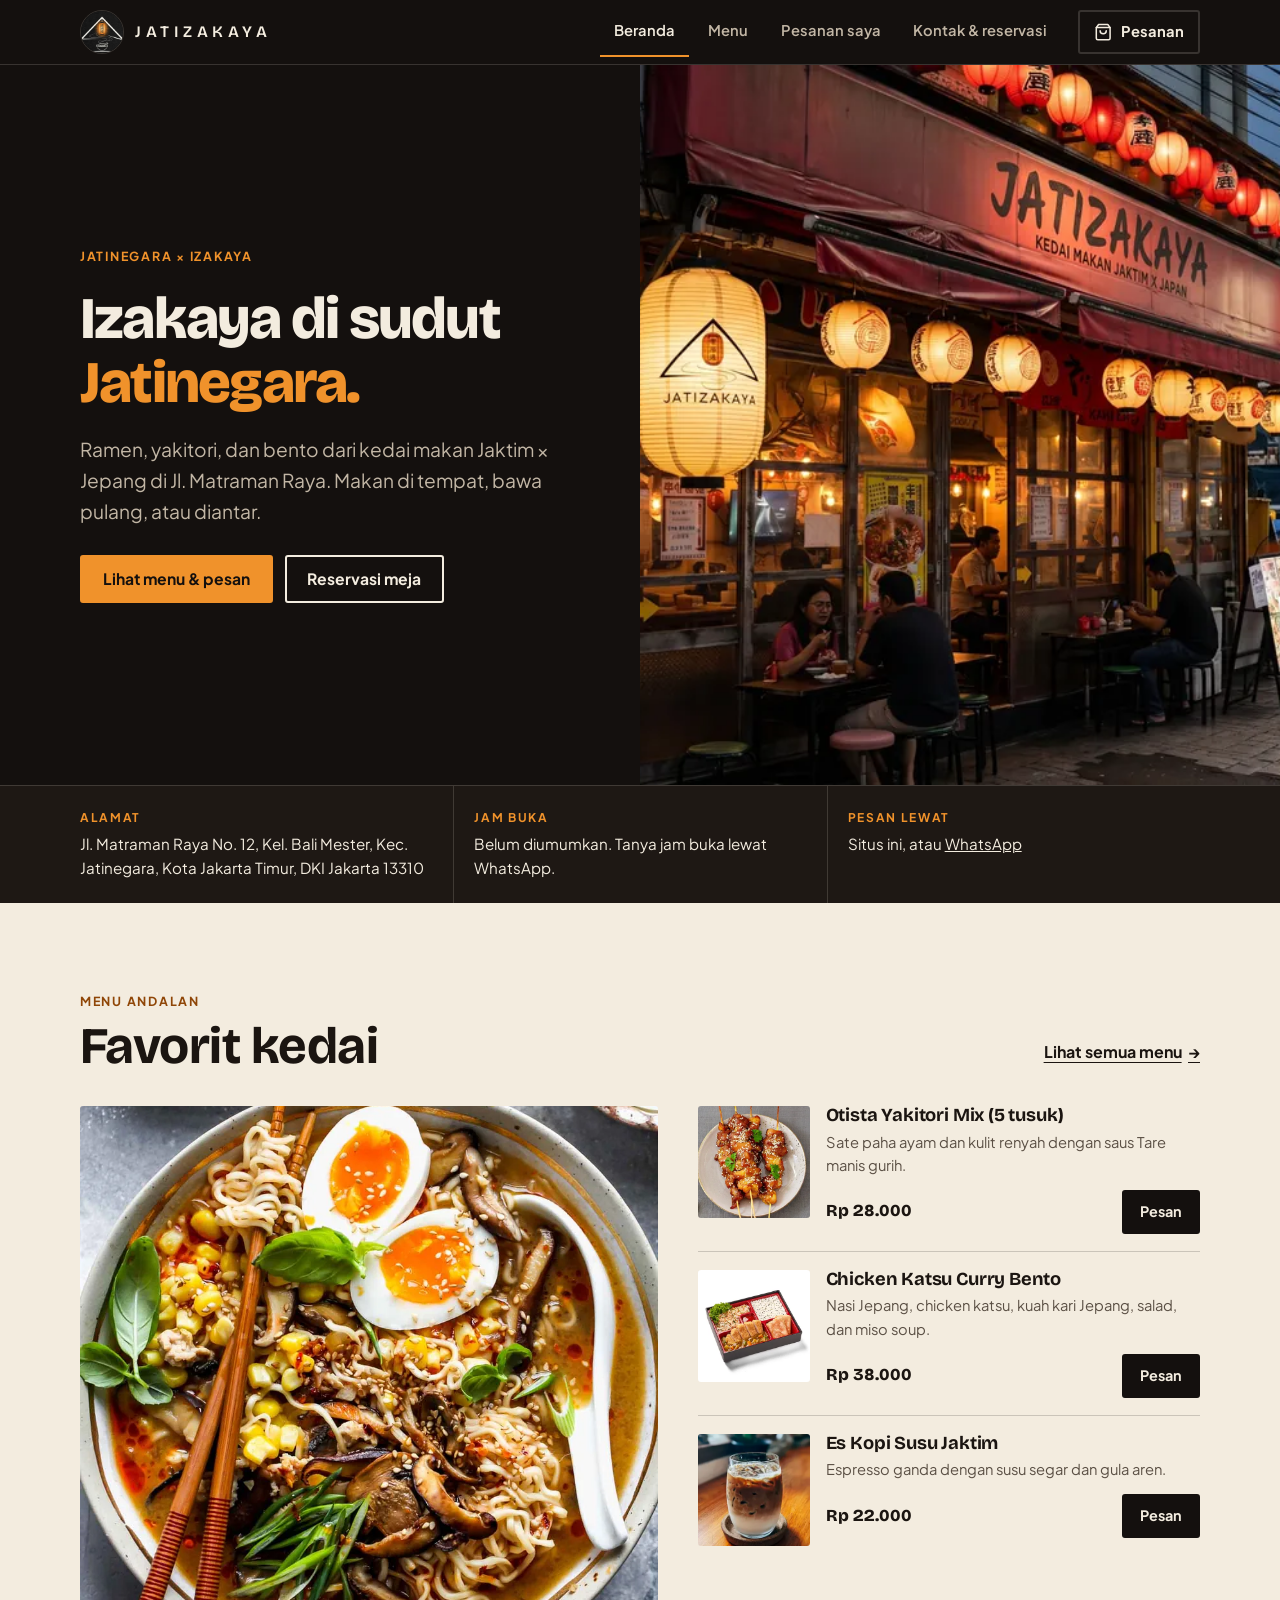
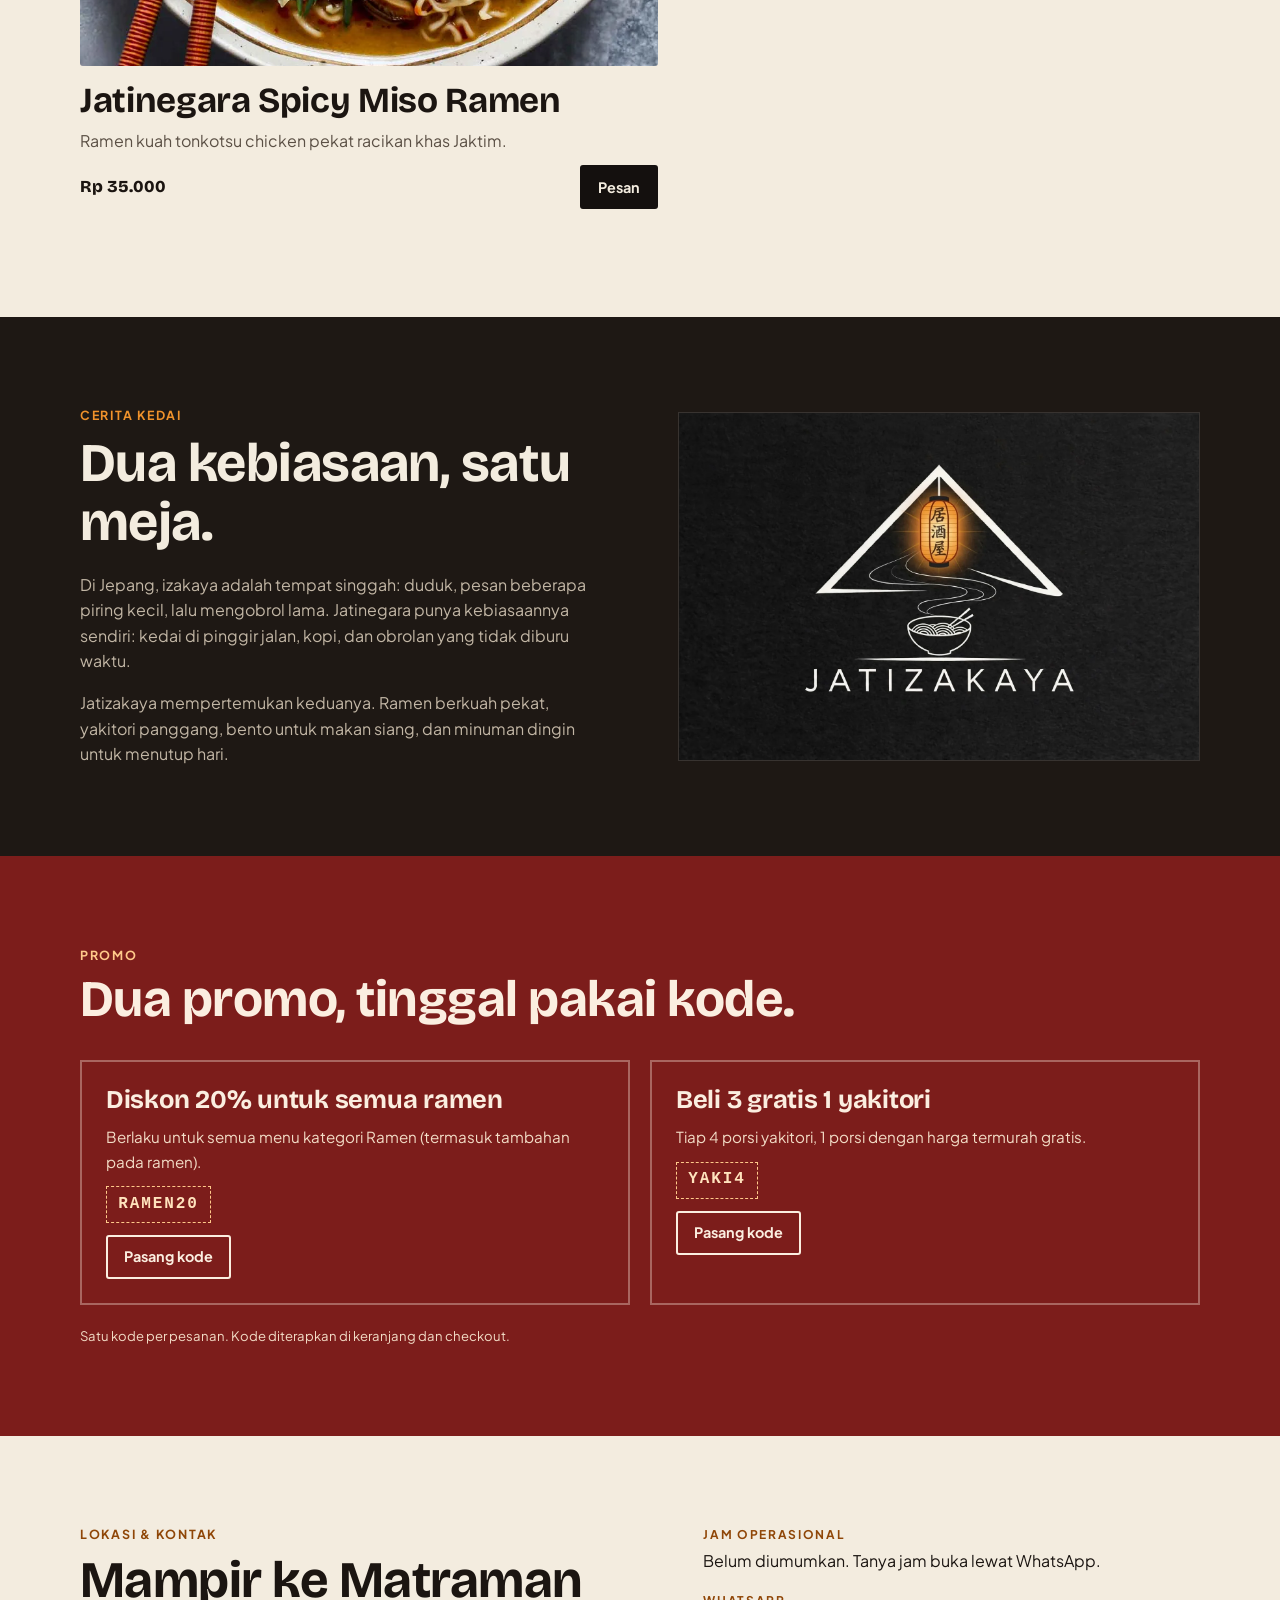
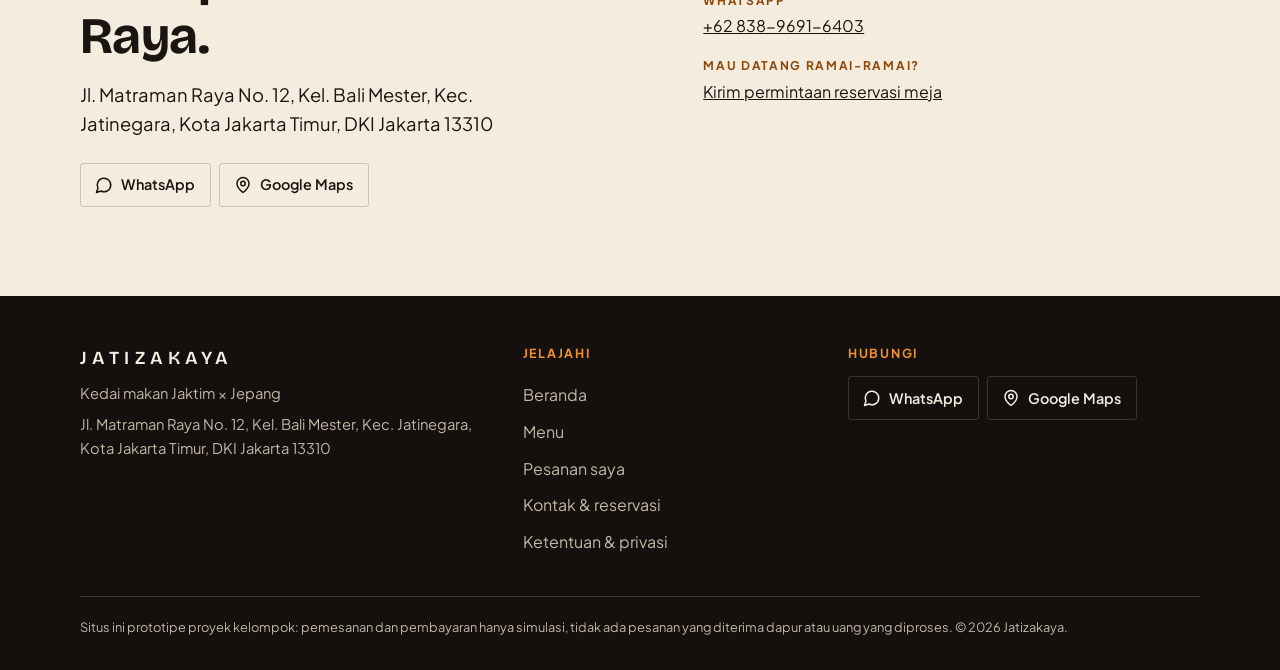
==== commit 59da27c1: "Add files via upload" ====
--- a/index.html
+++ b/index.html
@@ -1,992 +1,106 @@
-<!DOCTYPE html>
-<html lang="id">
-<head>
-    <meta charset="UTF-8">
-    <meta name="viewport" content="width=device-width, initial-scale=1.0">
-    <title>Jatizakaya - Jatinegara Izakaya</title>
-    <!-- Bootstrap 5 CSS -->
-    <link href="https://cdn.jsdelivr.net/npm/bootstrap@5.3.0/dist/css/bootstrap.min.css" rel="stylesheet">
-    <!-- FontAwesome Icons -->
-    <link rel="stylesheet" href="https://cdnjs.cloudflare.com/ajax/libs/font-awesome/6.4.0/css/all.min.css">
-    <!-- Google Fonts -->
-    <link href="https://fonts.googleapis.com/css2?family=Plus+Jakarta+Sans:wght@400;600;700;800&family=Shojumaru&display=swap" rel="stylesheet">
-    
-    <style>
-        :root {
-            --primary-red: #D92323;
-            --accent-brown: #C06C2C;
-            --dark-black: #1E1E1E;
-            --bg-light: #F8F9FA;
-        }
-
-        /* Smooth Scroll saat link diklik */
-        html {
-            scroll-behavior: smooth;
-        }
-
-        body {
-            font-family: 'Plus Jakarta Sans', sans-serif;
-            background-color: var(--bg-light);
-            color: #2D2D2D;
-        }
-
-        .brand-font {
-            font-family: 'Shojumaru', cursive, sans-serif;
-        }
-
-        /* Header / Navbar Styling */
-        .navbar {
-            background-color: var(--dark-black) !important;
-            padding: 12px 0;
-            box-shadow: 0 4px 12px rgba(0, 0, 0, 0.2);
-        }
-
-        /* LOGO KECIL NAVBAR - DIBUAT TRANSPARAN VIA CSS */
-        .navbar-brand img {
-            height: 45px;
-            width: 45px;
-            border-radius: 50%;
-            mix-blend-mode: screen; /* Menghilangkan background hitam logo */
-            object-fit: cover;
-            border: 2px solid var(--accent-brown);
-        }
-
-        .nav-link {
-            color: #E0E0E0 !important;
-            font-weight: 600;
-            margin: 0 4px;
-            font-size: 0.95rem;
-            transition: all 0.2s ease;
-        }
-
-        .nav-link:hover, .nav-link.active {
-            color: #FFFFFF !important;
-        }
-
-        /* Custom Dropdown Styling */
-        .dropdown-menu {
-            background-color: #2A2A2A;
-            border: 1px solid #444;
-            border-radius: 10px;
-            padding: 8px;
-            box-shadow: 0 10px 20px rgba(0,0,0,0.3);
-        }
-
-        .dropdown-item {
-            color: #DDD;
-            font-weight: 500;
-            border-radius: 6px;
-            padding: 8px 16px;
-            transition: all 0.2s;
-            cursor: pointer;
-        }
-
-        .dropdown-item:hover {
-            background-color: var(--accent-brown);
-            color: #FFF;
-        }
-
-        /* Responsive Mobile Offcanvas (Slide dari Samping Kanan) */
-        .offcanvas-dark {
-            background-color: var(--dark-black) !important;
-            color: #FFF;
-        }
-
-        .offcanvas-dark .btn-close {
-            filter: invert(1);
-        }
-
-        /* LOGO BESAR TENTANG KAMI - DIBUAT TRANSPARAN VIA CSS */
-        .img-logo-tentang {
-            width: 280px;
-            height: 280px;
-            border-radius: 50%;
-            object-fit: cover;
-            box-shadow: 0 8px 20px rgba(0, 0, 0, 0.15);
-        }
-
-        /* Hero Banner Slider */
-        .carousel-item img {
-            height: 420px;
-            object-fit: cover;
-            filter: brightness(0.65);
-        }
-
-        .carousel-caption {
-            background: rgba(0, 0, 0, 0.65);
-            padding: 20px 30px;
-            border-radius: 15px;
-            backdrop-filter: blur(4px);
-        }
-
-        /* SECTION MENU */
-        .menu-section-title {
-            font-size: 2.2rem;
-            font-weight: 800;
-            color: #1A1A1A;
-            margin-bottom: 6px;
-        }
-
-        .menu-section-subtitle {
-            color: #6C757D;
-            font-size: 1rem;
-            margin-bottom: 25px;
-        }
-
-        /* Search Input Oval */
-        .search-container {
-            max-width: 520px;
-            margin: 0 auto 25px auto;
-            position: relative;
-        }
-
-        .search-container input {
-            border-radius: 30px;
-            padding: 12px 20px 12px 48px;
-            border: 1px solid #E2E8F0;
-            background-color: #FFFFFF;
-            box-shadow: 0 2px 10px rgba(0, 0, 0, 0.03);
-            font-size: 0.95rem;
-        }
-
-        .search-container i {
-            position: absolute;
-            left: 20px;
-            top: 50%;
-            transform: translateY(-50%);
-            color: #94A3B8;
-            font-size: 1.1rem;
-        }
-
-        /* SCROLL KESAMPING UNTUK KATEGORI PILLS (MOBILE & DESKTOP) */
-        .filter-pills-scroll {
-            display: flex;
-            justify-content: center;
-            gap: 10px;
-            overflow-x: auto;
-            white-space: nowrap;
-            padding: 10px 5px 20px 5px;
-            margin-bottom: 20px;
-            -webkit-overflow-scrolling: touch;
-            scrollbar-width: none;
-        }
-
-        .filter-pills-scroll::-webkit-scrollbar {
-            display: none;
-        }
-
-
-
-        .btn-pill {
-            border-radius: 25px;
-            padding: 10px 24px;
-            font-weight: 700;
-            font-size: 0.9rem;
-            border: none;
-            background-color: #E9ECEF;
-            color: #495057;
-            flex: 0 0 auto;
-            transition: all 0.3s ease;
-        }
-
-        .btn-pill.active {
-            background-color: var(--accent-brown);
-            color: #FFFFFF;
-            box-shadow: 0 4px 12px rgba(192, 108, 44, 0.3);
-        }
-
-        /* SCROLL KESAMPING UNTUK KARTU MENU MAKANAN KHUSUS MOBILE */
-        @media (max-width: 767.98px) {
-            .menu-grid-scroll {
-                display: flex !important;
-                flex-wrap: nowrap !important;
-                overflow-x: auto !important;
-                scroll-snap-type: x mandatory;
-                -webkit-overflow-scrolling: touch;
-                padding-bottom: 15px;
-                gap: 15px !important;
-                scrollbar-width: none;
-            }
-
-            .menu-grid-scroll::-webkit-scrollbar {
-                display: none;
-            }
-
-            .menu-grid-scroll .menu-item {
-                flex: 0 0 82% !important;
-                max-width: 82% !important;
-                scroll-snap-align: start;
-            }
-        }
-
-        /* Card Menu Styling */
-        .menu-card {
-            border: none;
-            border-radius: 16px;
-            overflow: hidden;
-            background-color: #FFFFFF;
-            box-shadow: 0 4px 15px rgba(0, 0, 0, 0.05);
-            transition: transform 0.3s ease, box-shadow 0.3s ease;
-            height: 100%;
-            cursor: pointer;
-        }
-
-        .menu-card:hover {
-            transform: translateY(-6px);
-            box-shadow: 0 10px 25px rgba(0, 0, 0, 0.1);
-        }
-
-        .menu-card img {
-            height: 220px;           
-            width: 100%;              
-            object-fit: cover;       
-            object-position: center;
-        }
-
-        .badge-favorit {
-            position: absolute;
-            top: 12px;
-            right: 12px;
-            background-color: #D92323;
-            color: #FFFFFF;
-            font-size: 0.75rem;
-            font-weight: 700;
-            padding: 4px 12px;
-            border-radius: 12px;
-        }
-
-        .card-body-custom {
-            padding: 20px;
-        }
-
-        .card-body-custom h5 {
-            font-weight: 800;
-            font-size: 1.15rem;
-            color: #111;
-            margin-bottom: 8px;
-        }
-
-        .card-body-custom p {
-            color: #666;
-            font-size: 0.88rem;
-            line-height: 1.4;
-            margin-bottom: 15px;
-        }
-
-        .card-price {
-            font-weight: 800;
-            font-size: 1.15rem;
-            color: var(--accent-brown);
-        }
-
-        /* Modal Order WA */
-        .btn-wa {
-            background-color: #25D366;
-            color: #FFF;
-            font-weight: 700;
-            border-radius: 25px;
-            padding: 9px 22px;
-            border: none;
-            text-decoration: none;
-        }
-
-        .btn-wa:hover {
-            background-color: #1ebc57;
-            color: #FFF;
-        }
-
-        /* Section Heading Line */
-        .section-heading {
-            position: relative;
-            font-weight: 800;
-            margin-bottom: 30px;
-        }
-
-        .section-heading::after {
-            content: '';
-            width: 50px;
-            height: 4px;
-            background-color: var(--accent-brown);
-            display: block;
-            margin: 8px auto 0;
-            border-radius: 2px;
-        }
-
-        /* Footer */
-        footer {
-            background-color: var(--dark-black);
-            color: #A0A0A0;
-        }
-    </style>
-</head>
-<body>
-
-    <!-- NAVBAR DUAL-MODE (DESKTOP: MENDATAR BIASA | MOBILE: BURGER SLIDE SAMPING) -->
-    <nav class="navbar navbar-expand-lg navbar-dark sticky-top">
-        <div class="container">
-            <!-- LOKASI 1: LOGO KECIL NAVBAR -->
-            <a class="navbar-brand d-flex align-items-center gap-2" href="#home">
-                <!-- Gambar logo dengan filter transparan CSS -->
-                <img src="Images/logo.jpeg" alt="Logo Kecil Jatizakaya" onerror="this.src='https://via.placeholder.com/50/C06C2C/FFFFFF?text=JTZ'">
-                <div>
-                    <span class="d-block fw-bold text-white brand-font" style="line-height: 1;">JATIZAKAYA</span>
-                </div>
-            </a>
-            
-            <!-- Tombol Hamburger (Hanya Tampil di Mobile/HP) -->
-            <button class="navbar-toggler border-0" type="button" data-bs-toggle="offcanvas" data-bs-target="#offcanvasNavbar" aria-controls="offcanvasNavbar">
-                <span class="navbar-toggler-icon"></span>
-            </button>
-
-            <!-- Menu Offcanvas (Mobile: Slide dari Samping | Desktop: Mendatar Biasa) -->
-            <div class="offcanvas offcanvas-end offcanvas-dark" tabindex="-1" id="offcanvasNavbar" aria-labelledby="offcanvasNavbarLabel">
-                <div class="offcanvas-header border-bottom border-secondary d-lg-none">
-                    <h5 class="offcanvas-title brand-font text-warning" id="offcanvasNavbarLabel">JATIZAKAYA</h5>
-                    <button type="button" class="btn-close" data-bs-dismiss="offcanvas" aria-label="Close"></button>
-                </div>
-                
-                <div class="offcanvas-body">
-                    <ul class="navbar-nav ms-auto align-items-lg-center">
-                        <li class="nav-item">
-                            <a class="nav-link active" href="#home" onclick="closeNav()">Home</a>
-                        </li>
-                        <li class="nav-item">
-                            <a class="nav-link" href="#tentang" onclick="closeNav()">Tentang Restoran</a>
-                        </li>
-                        
-                        <!-- DROPDOWN MENU KATEGORI -->
-                        <li class="nav-item dropdown">
-                            <a class="nav-link dropdown-toggle" href="#menu" id="navbarDropdownMenu" role="button" data-bs-toggle="dropdown" aria-expanded="false">
-                                Menu
-                            </a>
-                            <ul class="dropdown-menu shadow" aria-labelledby="navbarDropdownMenu">
-                                <li><a class="dropdown-item" onclick="triggerFilter('ramen')"><i class="fa-solid fa-bowl-food me-2"></i>Ramen </a></li>
-                                <li><a class="dropdown-item" onclick="triggerFilter('yakitori')"><i class="fa-solid fa-drumstick-bite me-2"></i>Yakitori </a></li>
-                                <li><a class="dropdown-item" onclick="triggerFilter('bento')"><i class="fa-solid fa-box-archive me-2"></i>Bento </a></li>
-                                <li><a class="dropdown-item" onclick="triggerFilter('drink')"><i class="fa-solid fa-mug-hot me-2"></i>Minuman </a></li>
-                            </ul>
-                        </li>
-
-                        <li class="nav-item">
-                            <a class="nav-link" href="#promo" onclick="closeNav()">Promo</a>
-                        </li>
-                        <li class="nav-item">
-                            <a class="nav-link" href="#testimoni" onclick="closeNav()">Testimoni</a>
-                        </li>
-                        <li class="nav-item">
-                            <a class="nav-link" href="#reservasi" onclick="closeNav()">Reservasi Meja</a>
-                        </li>
-                        <li class="nav-item">
-                            <a class="nav-link" href="#lokasi" onclick="closeNav()">Lokasi</a>
-                        </li>
-                    </ul>
-                </div>
-            </div>
-        </div>
-    </nav>
-
-    <!-- HERO CAROUSEL BANNER -->
-    <section id="home">
-        <div id="promoCarousel" class="carousel slide carousel-fade" data-bs-ride="carousel">
-            <div class="carousel-indicators">
-                <button type="button" data-bs-target="#promoCarousel" data-bs-slide-to="0" class="active"></button>
-                <button type="button" data-bs-target="#promoCarousel" data-bs-slide-to="1"></button>
-                <button type="button" data-bs-target="#promoCarousel" data-bs-slide-to="2"></button>
-            </div>
-            <div class="carousel-inner">
-                <div class="carousel-item active">
-                    <img src="Images/SpicyMisoRamen_Square.jpg" class="d-block w-100" alt="Ramen Promo">
-                    <div class="carousel-caption">
-                        <span class="badge bg-danger mb-2">PROMO JAKTIM</span>
-                        <h2 class="fw-bold text-warning">Diskon 20% Paket Ramen Jatinegara</h2>
-                        <p class="d-none d-md-block">Nikmati gurihnya kuah kaldu otentik dipadu sambal racikan khas Jaktim.</p>
-                        <a href="#reservasi" class="btn btn-warning btn-sm rounded-pill px-4 font-weight-bold">Booking Sekarang</a>
-                    </div>
-                </div>
-                <div class="carousel-item">
-                    <img src="Images/torikawa.jpeg" class="d-block w-100" alt="Yakitori Promo">
-                    <div class="carousel-caption">
-                        <span class="badge bg-warning text-dark mb-2">PAKET NONGKRONG</span>
-                        <h2 class="fw-bold">Buy 3 Get 1 Free Yakitori Platter</h2>
-                        <p class="d-none d-md-block">Cocok buat tempat kumpul dan diskusi bareng teman sesama anak Jaktim.</p>
-                        <a href="#menu" class="btn btn-warning btn-sm rounded-pill px-4">Lihat Menu</a>
-                    </div>
-                </div>
-                <div class="carousel-item">
-                    <img src="Images/kedai.jpeg" class="d-block w-100" alt="Kedai Jatizakaya">
-                    <div class="carousel-caption">
-                        <span class="badge bg-success mb-2">ATMOSPHERE</span>
-                        <h2 class="fw-bold">Suasana Street Izakaya Pinggir Jalan Jatinegara</h2>
-                        <p class="d-none d-md-block">Pengalaman makan hidangan Jepang otentik dengan harga terjangkau.</p>
-                        <a href="#lokasi" class="btn btn-light btn-sm rounded-pill px-4">Cek Lokasi</a>
-                    </div>
-                </div>
-            </div>
-            <button class="carousel-control-prev" type="button" data-bs-target="#promoCarousel" data-bs-slide="prev">
-                <span class="carousel-control-prev-icon"></span>
-            </button>
-            <button class="carousel-control-next" type="button" data-bs-target="#promoCarousel" data-bs-slide="next">
-                <span class="carousel-control-next-icon"></span>
-            </button>
-        </div>
-    </section>
-
-    <!-- TENTANG RESTORAN -->
-    <section id="tentang" class="py-5 bg-white">
-        <div class="container">
-            <div class="row align-items-center">
-                <!-- LOKASI 2: LOGO BESAR TENTANG KAMI -->
-                <div class="col-md-5 mb-4 mb-md-0 text-center">
-                    <img src="Images/logo.jpeg" alt="Logo Utama Jatizakaya" class="img-fluid img-logo-tentang">
-                </div>
-                <div class="col-md-7">
-                    <span class="text-warning fw-bold text-uppercase">Tentang Kami</span>
-                    <h2 class="fw-bold mb-3">Kehangatan Izakaya Jepang di Jatinegara</h2>
-                    <p class="text-muted"><strong>Jatizakaya (Jatinegara Izakaya)</strong> hadir membawa konsep kedai santai ala <em>Street Izakaya</em> Jepang langsung ke tengah dinamika Jakarta Timur. Kami menghadirkan ruang kumpul yang hangat, nyaman, dan ramah di kantong untuk semua kalangan.</p>
-                    <p class="text-muted">Mulai dari gurihnya racikan Ramen kuah pekat, Yakitori panggang beraroma khas, paket Bento komplit yang memuaskan, hingga aneka pilihan minuman segar mulai dari Ocha otentik, Milk Tea, Sparkling Yuzu, hingga Kopi Spesialis—setiap hidangan kami sajikan dengan cita rasa spesial untuk melengkapi momen kebersamaan Anda.</p>
-                </div>
-            </div>
-        </div>
-    </section>
-
-    <!-- DAFTAR MENU & HARGA -->
-    <section id="menu" class="py-5">
-        <div class="container">
-            <div class="text-center">
-                <h2 class="menu-section-title">Daftar Menu & Harga</h2>
-                <p class="menu-section-subtitle">Klik pada menu untuk detail atau pesan</p>
-
-                <!-- Search Input Oval -->
-                <div class="search-container">
-                    <i class="fa-solid fa-magnifying-glass"></i>
-                    <input type="text" id="searchInput" class="form-control" placeholder="Cari menu (misal: Matcha, Kopi)..." onkeyup="searchMenu()">
-                </div>
-
-                <!-- SCROLL KESAMPING UNTUK TOMBOL KATEGORI -->
-                <div class="filter-pills-scroll">
-                    <button type="button" class="btn-pill active" data-filter="ramen" onclick="filterMenu('ramen', this)">Ramen </button>
-                    <button type="button" class="btn-pill" data-filter="yakitori" onclick="filterMenu('yakitori', this)">Yakitori </button>
-                    <button type="button" class="btn-pill" data-filter="bento" onclick="filterMenu('bento', this)">Bento </button>
-                    <button type="button" class="btn-pill" data-filter="drink" onclick="filterMenu('drink', this)">Minuman </button>
-                </div>
-            </div>
-
-            <!-- CONTAINER KARTU MENU (DESKTOP: GRID 3 KOLOM | MOBILE: BISA DI-SCROLL KESAMPING) -->
-            <div class="row g-4 menu-grid-scroll" id="menuContainer">
-                
-                <!-- Category 1: Ramen -->
-                <div class="col-lg-4 col-md-6 menu-item ramen" onclick="openOrderModal('Jatinegara Spicy Ramen', '35.000', 'Ramen kuah tonkotsu chicken pekat racikan khas Jaktim.', 'Images/SpicyMisoRamen_Square.jpg')">
-                    <div class="card menu-card">
-                        <span class="badge-favorit">Favorit</span>
-                        <img src="Images/SpicyMisoRamen_Square.jpg" alt="Jatinegara Spicy Ramen">
-                        <div class="card-body-custom">
-                            <h5 class="item-title">Jatinegara Spicy Miso Ramen</h5>
-                            <p>Ramen kuah tonkotsu chicken pekat racikan khas Jaktim.</p>
-                            <div class="card-price">Rp 35.000</div>
-                        </div>
-                    </div>
-                </div>
-
-                <div class="col-lg-4 col-md-6 menu-item ramen" onclick="openOrderModal('Classic Shoyu Ramen', '32.000', 'Kuah Shoyu bening otentik dengan topping Chashu Ayam & Ajitsuke Tamago.', 'Images/shoyu ramen.jpeg')">
-                    <div class="card menu-card">
-                        <img src="Images/shoyu ramen.jpeg" alt="Classic Shoyu Ramen">
-                        <div class="card-body-custom">
-                            <h5 class="item-title">Classic Shoyu Ramen</h5>
-                            <p>Kuah Shoyu bening otentik dengan topping Chashu Ayam & Ajitsuke Tamago.</p>
-                            <div class="card-price">Rp 32.000</div>
-                        </div>
-                    </div>
-                </div>
-
-                <div class="col-lg-4 col-md-6 menu-item ramen" onclick="openOrderModal('Tori Paitan Ramen', '36.000', 'Ramen kuah kaldu ayam putih yang kental dan gurih, disajikan dengan irisan daging ayam lembut, telur ramen, dan sayuran segar.', 'Images/toripaitanramen.jpeg')">
-                    <div class="card menu-card">
-                        <img src="Images/toripaitanramen.jpeg" alt="Tori Paitan Ramen">
-                        <div class="card-body-custom">
-                            <h5 class="item-title">Tori Paitan Ramen</h5>
-                            <p>Ramen kuah kaldu ayam putih yang kental dan gurih, disajikan dengan irisan daging ayam lembut, telur ramen, dan sayuran segar.</p>
-                            <div class="card-price">Rp 36.000</div>
-                        </div>
-                    </div>
-                </div>
-
-                <div class="col-lg-4 col-md-6 menu-item ramen" onclick="openOrderModal('Miso Butter Ramen', '34.000', 'Ramen kuah kaldu berpadu pasta miso gurih dan lelehan mentega, disajikan hangat dengan pokesoy, telur rebus, dan taburan daun bawang renyah.', 'Images/misobutterramen.jpeg')">
-                    <div class="card menu-card">
-                        <img src="Images/misobutterramen.jpeg" alt="Miso Butter Ramen">
-                        <div class="card-body-custom">
-                            <h5 class="item-title">Miso Butter Ramen</h5>
-                            <p>Ramen kuah kaldu berpadu pasta miso gurih dan lelehan mentega, disajikan hangat dengan pokesoy, telur rebus, dan taburan daun bawang renyah..</p>
-                            <div class="card-price">Rp 34.000</div>
-                        </div>
-                    </div>
-                </div>
-
-                <div class="col-lg-4 col-md-6 menu-item ramen" onclick="openOrderModal('Abura Soba', '30.000', 'Dry ramen khas Jepang tanpa kuah dengan saus gurih, disajikan lengkap dengan topping narutomaki, ajitsuke tamago, chashu ayam, rebon, dan rumput laut.', 'Images/aburasoba.jpeg')">
-                    <div class="card menu-card">
-                        <img src="Images/aburasoba.jpeg" alt="Abura Soba">
-                        <div class="card-body-custom">
-                            <h5 class="item-title">Abura Soba</h5>
-                            <p>Dry ramen khas Jepang tanpa kuah dengan saus gurih, disajikan lengkap dengan topping narutomaki, ajitsuke tamago, chashu ayam, rebon, dan rumput laut.</p>
-                            <div class="card-price">Rp 30.000</div>
-                        </div>
-                    </div>
-                </div>
-
-                <!-- Category 2: Yakitori -->
-                <div class="col-lg-4 col-md-6 menu-item yakitori" style="display: none;" onclick="openOrderModal('Otista Yakitori Mix (5 Tusuk)', '28.000', 'Sate paha ayam & kulit renyah baluran saus Tare manis gurih.', 'Images/yakitori.webp')">
-                    <div class="card menu-card">
-                         <span class="badge-favorit">Favorit</span>
-                        <img src="Images/yakitori.webp" alt="Otista Yakitori Mix">
-                        <div class="card-body-custom">
-                            <h5 class="item-title">Otista Yakitori Mix (5 Tusuk)</h5>
-                            <p>Sate paha ayam & kulit renyah baluran saus Tare manis gurih.</p>
-                            <div class="card-price">Rp 28.000</div>
-                        </div>
-                    </div>
-                </div>
-
-                <div class="col-lg-4 col-md-6 menu-item yakitori" style="display: none;" onclick="openOrderModal('Negima Yakitori (3 Tusuk)', '20.000', 'Sate paha ayam panggang juicy yang berselingan dengan potongan daun bawang Jepang, dilumuri saus Tare manis gurih.', 'Images/negima.jpeg')">
-                    <div class="card menu-card">
-                        <img src="Images/negima.jpeg" alt="Negima Yakitori">
-                        <div class="card-body-custom">
-                            <h5 class="item-title">Negima Yakitori (3 Tusuk)</h5>
-                            <p>Sate paha ayam panggang juicy yang berselingan dengan potongan daun bawang Jepang, dilumuri saus Tare manis gurih.</p>
-                            <div class="card-price">Rp 20.000</div>
-                        </div>
-                    </div>
-                </div>
-
-                <div class="col-lg-4 col-md-6 menu-item yakitori" style="display: none;" onclick="openOrderModal('Torikawa Yakitori(3 Tusuk)', '18.000', 'Sate kulit ayam garing renyah yang dibakar berbalut saus kecap Tare gurih khas izakaya.', 'Images/torikawa.jpeg')">
-                    <div class="card menu-card">
-                        <img src="Images/torikawa.jpeg" alt="Torikawa Yakitori">
-                        <div class="card-body-custom">
-                            <h5 class="item-title">Torikawa Yakitori(3 Tusuk)</h5>
-                            <p>Sate kulit ayam garing renyah yang dibakar berbalut saus kecap Tare gurih khas izakaya.</p>
-                            <div class="card-price">Rp 18.000</div>
-                        </div>
-                    </div>
-                </div>
-
-                <div class="col-lg-4 col-md-6 menu-item yakitori" style="display: none;" onclick="openOrderModal('Tsukune Yakitori (2 Tusuk)', '22.000', 'Olahan cincang daging ayam khas Jepang berbumbu lezat yang dibakar empuk dengan glasir saus manis.', 'Images/tsukune.jpeg')">
-                    <div class="card menu-card">
-                        <img src="Images/tsukune.jpeg" alt="Tsukune Yakitori">
-                        <div class="card-body-custom">
-                            <h5 class="item-title">Tsukune Yakitori (2 Tusuk)</h5>
-                            <p>Olahan cincang daging ayam khas Jepang berbumbu lezat yang dibakar empuk dengan glasir saus manis.</p>
-                            <div class="card-price">Rp 22.000</div>
-                        </div>
-                    </div>
-                </div>
-
-                <!-- Category 3: Bento -->
-                <div class="col-lg-4 col-md-6 menu-item bento" style="display: none;" onclick="openOrderModal('Chicken Katsu Curry Bento', '38.000', 'Nasi Jepang, Chicken Katsu, kuah Kari Jepang, salad & miso soup.', 'Images/CHICKEN-KATSU-CURRY-BENTO.webp')">
-                    <div class="card menu-card">
-                        <span class="badge-favorit">Favorit</span>
-                        <img src="Images/CHICKEN-KATSU-CURRY-BENTO.webp" alt="Chicken Katsu Curry Bento">
-                        <div class="card-body-custom">
-                            <h5 class="item-title">Chicken Katsu Curry Bento</h5>
-                            <p>Nasi Jepang, Chicken Katsu, kuah Kari Jepang, salad & miso soup.</p>
-                            <div class="card-price">Rp 38.000</div>
-                        </div>
-                    </div>
-                </div>
-
-                 <div class="col-lg-4 col-md-6 menu-item bento" style="display: none;" onclick="openOrderModal('Chicken Nanban Bento', '38.000', 'Ayam goreng renyah disiram saus manis gurih, disajikan dengan saus tartar, nasi bertabur wijen, edamame, dan salad.', 'Images/chickennanban.jpeg')">
-                    <div class="card menu-card">
-                        <img src="Images/chickennanban.jpeg" alt="Chicken Nanban Bento">
-                        <div class="card-body-custom">
-                            <h5 class="item-title">Chicken Nanban Bento</h5>
-                            <p>Ayam goreng renyah disiram saus manis gurih, disajikan dengan saus tartar, nasi bertabur wijen, edamame, dan salad.</p>
-                            <div class="card-price">Rp 38.000</div>
-                        </div>
-                    </div>
-                </div>
-
-                 <div class="col-lg-4 col-md-6 menu-item bento" style="display: none;" onclick="openOrderModal('Chicken Teriyaki Bento', '36.000', 'Paket bento isi nasi hangat, paha ayam saus teriyaki manis gurih, gyoza renyah, dan salad sayur segar.', 'Images/chickenteriyakibentto.jpeg')">
-                    <div class="card menu-card">
-                        <img src="Images/chickenteriyakibentto.jpeg" alt="Chicken Teriyaki Bento">
-                        <div class="card-body-custom">
-                            <h5 class="item-title">Chicken Teriyaki Bento</h5>
-                            <p>Paket bento isi nasi hangat, paha ayam saus teriyaki manis gurih, gyoza renyah, dan salad sayur segar.</p>
-                            <div class="card-price">Rp 36.000</div>
-                        </div>
-                    </div>
-                </div>
-
-                 <div class="col-lg-4 col-md-6 menu-item bento" style="display: none;" onclick="openOrderModal('Beef Gyudon Bento', '42.000', 'Irisan daging sapi manis gurih tumis bawang bombay, disajikan lengkap dengan nasi hangat, kari sayuran, dan salad.', 'Images/beefgyudon.jpeg')">
-                    <div class="card menu-card">
-                        <img src="Images/beefgyudon.jpeg" alt="Beef Gyudon Bento">
-                        <div class="card-body-custom">
-                            <h5 class="item-title">Beef Gyudon Bento</h5>
-                            <p>Irisan daging sapi manis gurih tumis bawang bombay, disajikan lengkap dengan nasi hangat, kari sayuran, dan salad.</p>
-                            <div class="card-price">Rp 42.000</div>
-                        </div>
-                    </div>
-                </div>
-
-                <!-- Category 4: Drink -->
-                <div class="col-lg-4 col-md-6 menu-item drink" style="display: none;" onclick="openOrderModal('Es Kopi Susu Jaktim', '22.000', 'Espresso ganda dengan susu segar & gula aren asli Jatinegara.', 'Images/eskopisusu-6996425_1280.jpg.webp')">
-                    <div class="card menu-card">
-                        <span class="badge-favorit">Favorit</span>
-                        <img src="Images/eskopisusu-6996425_1280.jpg.webp" alt="Es Kopi Susu Jaktim">
-                        <div class="card-body-custom">
-                            <h5 class="item-title">Es Kopi Susu Jaktim</h5>
-                            <p>Espresso ganda dengan susu segar & gula aren asli Jatinegara.</p>
-                            <div class="card-price">Rp 22.000</div>
-                        </div>
-                    </div>
-                </div>
-
-                <div class="col-lg-4 col-md-6 menu-item drink" style="display: none;" onclick="openOrderModal('Kyoto Matcha Latte Ice', '22.000', 'Matcha asli Uji dipadukan dengan susu segar & krim yang manis.', 'Images/iced-matcha-latte-featured.jpg')">
-                    <div class="card menu-card">
-                        <img src="Images/iced-matcha-latte-featured.jpg" alt="Kyoto Matcha Latte Ice">
-                        <div class="card-body-custom">
-                            <h5 class="item-title">Kyoto Matcha Latte Ice</h5>
-                            <p>Matcha asli Uji dipadukan dengan susu segar & krim yang manis.</p>
-                            <div class="card-price">Rp 22.000</div>
-                        </div>
-                    </div>
-                </div>
-
-                <div class="col-lg-4 col-md-6 menu-item drink" style="display: none;" onclick="openOrderModal('Ocha (Hot / Ice)', '8.000', 'Teh hijau autentik khas Jepang yang disajikan segar (tersedia pilihan Hangat atau Dingin).', 'Images/ochaice.jpeg')">
-                    <div class="card menu-card">
-                        <img src="Images/ochaice.jpeg" alt="Ocha Hot / Ice">
-                        <div class="card-body-custom">
-                            <h5 class="item-title">Ocha (Hot / Ice)</h5>
-                            <p>Teh hijau autentik khas Jepang yang disajikan segar (tersedia pilihan Hangat atau Dingin).</p>
-                            <div class="card-price">Rp 8.000</div>
-                        </div>
-                    </div>
-                </div>
-
-                <div class="col-lg-4 col-md-6 menu-item drink" style="display: none;" onclick="openOrderModal('Tokyo Milk Tea', '18.000', 'Milk tea kental berbahan teh hitam khas Jepang dipadu racikan manis pas dan susu segar dingin.', 'Images/milktea.jpeg')">
-                    <div class="card menu-card">
-                        <img src="Images/milktea.jpeg" alt="Tokyo Milk Tea">
-                        <div class="card-body-custom">
-                            <h5 class="item-title">Tokyo Milk Tea</h5>
-                            <p>Milk tea kental berbahan teh hitam khas Jepang dipadu racikan manis pas dan susu segar dingin.</p>
-                            <div class="card-price">Rp 18.000</div>
-                        </div>
-                    </div>
-                </div>
-
-                 <div class="col-lg-4 col-md-6 menu-item drink" style="display: none;" onclick="openOrderModal('Sparkling Yuzu Lemonade', '20.000', 'Minuman soda dingin rasa jeruk yuzu dan lemon yang asam manis menyegarkan dengan garnish daun mint.', 'Images/sparkling yuzu.jpeg')">
-                    <div class="card menu-card">
-                        <img src="Images/sparkling yuzu.jpeg" alt="Sparkling Yuzu Lemonade">
-                        <div class="card-body-custom">
-                            <h5 class="item-title">Sparkling Yuzu Lemonade</h5>
-                            <p>Minuman soda dingin rasa jeruk yuzu dan lemon yang asam manis menyegarkan dengan garnish daun mint.</p>
-                            <div class="card-price">Rp 20.000</div>
-                        </div>
-                    </div>
-                </div>
-
-                <div class="col-lg-4 col-md-6 menu-item drink" style="display: none;" onclick="openOrderModal('Le Minerale', '5.000', 'Air mineral pegunungan alami yang menyegarkan dengan sensasi manis dingin yang khas.', 'Images/lemineral.jpeg')">
-                    <div class="card menu-card">
-                        <img src="Images/lemineral.jpeg" alt="Le Minerale">
-                        <div class="card-body-custom">
-                            <h5 class="item-title">Le Minerale</h5>
-                            <p>Air mineral pegunungan alami yang menyegarkan dengan sensasi manis dingin yang khas.</p>
-                            <div class="card-price">Rp 5.000</div>
-                        </div>
-                    </div>
-                </div>
-
-            </div>
-        </div>
-    </section>
-
-    <!-- MODAL POPUP ORDER WA -->
-    <div class="modal fade" id="orderModal" tabindex="-1" aria-hidden="true">
-        <div class="modal-dialog modal-dialog-centered">
-            <div class="modal-content rounded-4 border-0 overflow-hidden">
-                <div class="modal-header border-0 pb-0">
-                    <h5 class="modal-title fw-bold" id="modalMenuTitle">Nama Menu</h5>
-                    <button type="button" class="btn-close" data-bs-dismiss="modal" aria-label="Close"></button>
-                </div>
-                <div class="modal-body p-4 text-center">
-                    <img id="modalMenuImg" src="" class="img-fluid rounded-3 mb-3 w-100" style="height: 200px; object-fit: cover;" alt="Menu Image">
-                    <p id="modalMenuDesc" class="text-muted small mb-2">Deskripsi menu...</p>
-                    <h4 id="modalMenuPrice" class="text-danger fw-bold mb-3">Rp 0</h4>
-                    
-                    <div class="text-start mb-3">
-                        <label class="form-label fw-bold small">Pilihan Catatan (Opsional):</label>
-                        <select class="form-select form-select-sm" id="modalNotes">
-                            <option value="Normal Sweet / Normal Ice">Normal Sweet / Normal Ice</option>
-                            <option value="Less Sugar / Less Ice">Less Sugar / Less Ice</option>
-                            <option value="Sangat Pedas">Sangat Pedas</option>
-                            <option value="Sedang / Tidak Pedas">Sedang / Tidak Pedas</option>
-                        </select>
-                    </div>
-
-                    <div class="d-flex justify-content-end gap-2 mt-4">
-                        <button type="button" class="btn btn-secondary btn-sm px-3 rounded-pill" data-bs-dismiss="modal">Tutup</button>
-                        <a id="btnSendWA" href="#" target="_blank" class="btn btn-wa btn-sm px-3"><i class="fa-brands fa-whatsapp me-1"></i> Pesan via WA</a>
-                    </div>
-                </div>
-            </div>
-        </div>
-    </div>
-
-    <!-- PROMO SECTION -->
-    <section id="promo" class="py-5 bg-danger text-white">
-        <div class="container text-center">
-            <span class="badge bg-warning text-dark mb-2">PENAWARAN SPESIAL</span>
-            <h2 class="fw-bold mb-3">Promo Spesial Online Jatinegara</h2>
-            <p class="max-w-600 mx-auto">Dapatkan promo khusus pemesanan reservasi online dan nikmati diskon hingga 20%!</p>
-            <a href="#reservasi" class="btn btn-warning text-dark fw-bold rounded-pill px-4 mt-2">Klaim Promo</a>
-        </div>
-    </section>
-
-    <!-- TESTIMONI PELANGGAN (CAROUSEL SLIDER 5 ULASAN) -->
-<section id="testimoni" class="py-5 bg-white">
-    <div class="container">
-        <div class="text-center">
-            <h2 class="section-heading">Ulasan Pelanggan</h2>
-            <p class="text-muted">Apa kata mereka tentang pengalaman kuliner di Jatizakaya?</p>
-        </div>
-
-        <div id="testimonialCarousel" class="carousel slide" data-bs-ride="carousel">
-            <div class="carousel-inner">
-
-                <!-- 1. AMANDA SALLY ZUCHRIA -->
-                <div class="carousel-item active">
-                    <div class="row justify-content-center">
-                        <div class="col-md-8">
-                            <div class="p-4 text-center border rounded-4 bg-light shadow-sm">
-                                <div class="text-warning mb-2">
-                                    <i class="fa-solid fa-star"></i><i class="fa-solid fa-star"></i><i class="fa-solid fa-star"></i><i class="fa-solid fa-star"></i><i class="fa-solid fa-star"></i>
-                                </div>
-                                <p class="fst-italic text-muted">"Matcha Latte-nya beneran otentik, manisnya pas dan gak bikin enek! Tempatnya cozy banget buat nongkrong sore sambil nyemil Yakitori."</p>
-                                <h6 class="fw-bold mb-0">Amanda Sally Zuchria</h6>
-                                <small class="text-secondary">Pelanggan Setia</small>
-                            </div>
-                        </div>
-                    </div>
-                </div>
-
-                <!-- 2. NAZRIL ILHAM AL BUKHARI -->
-                <div class="carousel-item">
-                    <div class="row justify-content-center">
-                        <div class="col-md-8">
-                            <div class="p-4 text-center border rounded-4 bg-light shadow-sm">
-                                <div class="text-warning mb-2">
-                                    <i class="fa-solid fa-star"></i><i class="fa-solid fa-star"></i><i class="fa-solid fa-star"></i><i class="fa-solid fa-star"></i><i class="fa-solid fa-star"></i>
-                                </div>
-                                <p class="fst-italic text-muted">"Gokil sih Tori Paitan Ramen-nya! Kuah kaldunya gurih pekat, porsinya ngenyangin banget dan harganya ramah dikantong mahasiswa."</p>
-                                <h6 class="fw-bold mb-0">Nazril Ilham Al Bukhari</h6>
-                                <small class="text-secondary">Penikmat Ramen</small>
-                            </div>
-                        </div>
-                    </div>
-                </div>
-
-                <!-- 3. DIMAS ARIF MAULANA -->
-                <div class="carousel-item">
-                    <div class="row justify-content-center">
-                        <div class="col-md-8">
-                            <div class="p-4 text-center border rounded-4 bg-light shadow-sm">
-                                <div class="text-warning mb-2">
-                                    <i class="fa-solid fa-star"></i><i class="fa-solid fa-star"></i><i class="fa-solid fa-star"></i><i class="fa-solid fa-star"></i><i class="fa-solid fa-star"></i>
-                                </div>
-                                <p class="fst-italic text-muted">"Negima sama Torikawa-nya sih juara! Bumbu Tare-nya meresap banget, pas diminum bareng Es Kopi Susu Jaktim. Wajib coba!"</p>
-                                <h6 class="fw-bold mb-0">Dimas Arif Maulana</h6>
-                                <small class="text-secondary">Pengunjung Lokal</small>
-                            </div>
-                        </div>
-                    </div>
-                </div>
-
-                <!-- 4. DAMARUDDIN -->
-                <div class="carousel-item">
-                    <div class="row justify-content-center">
-                        <div class="col-md-8">
-                            <div class="p-4 text-center border rounded-4 bg-light shadow-sm">
-                                <div class="text-warning mb-2">
-                                    <i class="fa-solid fa-star"></i><i class="fa-solid fa-star"></i><i class="fa-solid fa-star"></i><i class="fa-solid fa-star"></i><i class="fa-solid fa-star"></i>
-                                </div>
-                                <p class="fst-italic text-muted">"Suasana kedainya berasa kaya di street izakaya Jepang beneran. Tempat favorit gua sama temen-temen pas balik kuliah!"</p>
-                                <h6 class="fw-bold mb-0">Damaruddin</h6>
-                                <small class="text-secondary">Mahasiswa Teknik Informatika</small>
-                            </div>
-                        </div>
-                    </div>
-                </div>
-
-                <!-- 5. SITI SURAYA -->
-                <div class="carousel-item">
-                    <div class="row justify-content-center">
-                        <div class="col-md-8">
-                            <div class="p-4 text-center border rounded-4 bg-light shadow-sm">
-                                <div class="text-warning mb-2">
-                                    <i class="fa-solid fa-star"></i><i class="fa-solid fa-star"></i><i class="fa-solid fa-star"></i><i class="fa-solid fa-star"></i><i class="fa-solid fa-star"></i>
-                                </div>
-                                <p class="fst-italic text-muted">"Chicken Nanban Bento-nya komplit dan enak banget. Ayamnya renyah, saus tartarnya pas. Pelayanannya juga cepet dan ramah!"</p>
-                                <h6 class="fw-bold mb-0">Siti Suraya</h6>
-                                <small class="text-secondary">Warga Jatinegara</small>
-                            </div>
-                        </div>
-                    </div>
-                </div>
-
-            </div>
-
-            <!-- Tombol Navigasi Panah -->
-            <button class="carousel-control-prev" type="button" data-bs-target="#testimonialCarousel" data-bs-slide="prev">
-                <span class="carousel-control-prev-icon bg-dark rounded-circle p-2" style="background-size: 50%;"></span>
-            </button>
-            <button class="carousel-control-next" type="button" data-bs-target="#testimonialCarousel" data-bs-slide="next">
-                <span class="carousel-control-next-icon bg-dark rounded-circle p-2" style="background-size: 50%;"></span>
-            </button>
-        </div>
-    </div>
-</section>
-
-    <!-- FORM RESERVASI MEJA -->
-    <section id="reservasi" class="py-5" style="background-color: #f1f3f5;">
-        <div class="container">
-            <div class="row justify-content-center">
-                <div class="col-lg-8">
-                    <div class="card border-0 shadow-sm rounded-4 p-4 p-md-5">
-                        <div class="text-center mb-4">
-                            <span class="badge bg-danger mb-2">RESERVATION</span>
-                            <h2 class="fw-bold">Formulir Reservasi Meja</h2>
-                        </div>
-                       <form onsubmit="alert('Reservasi Anda berhasil terkirim!'); return false;">
-    <div class="row g-3">
-        <div class="col-md-6">
-            <label class="form-label fw-bold">Nama Lengkap</label>
-            <input type="text" class="form-control" placeholder="Contoh: Damaruddin" required>
-        </div>
-        <div class="col-md-6">
-            <label class="form-label fw-bold">Nomor WhatsApp</label>
-            <input type="tel" class="form-control" placeholder="0812xxxxxxxx" required>
-        </div>
-        <div class="col-md-4">
-            <label class="form-label fw-bold">Tanggal</label>
-            <input type="date" class="form-control" required>
-        </div>
-        <!-- INPUT JAM RESERVASI -->
-        <div class="col-md-4">
-            <label class="form-label fw-bold">Jam Kedatangan</label>
-            <input type="time" class="form-control" required>
-        </div>
-        <div class="col-md-4">
-            <label class="form-label fw-bold">Jumlah Tamu</label>
-            <input type="number" class="form-control" min="1" max="15" placeholder="Orang" required>
-        </div>
-        <div class="col-12 text-center mt-4">
-            <button type="submit" class="btn btn-danger btn-lg w-100 rounded-pill fw-bold">Kirim Reservasi</button>
-        </div>
-    </div>
-</form>
-                    </div>
-                </div>
-            </div>
-        </div>
-    </section>
-
-    <!-- LOKASI RESTORAN -->
-    <section id="lokasi" class="py-5 bg-white">
-        <div class="container">
-            <div class="text-center">
-                <h2 class="section-heading">Lokasi & Operasional</h2>
-            </div>
-            <div class="row g-4 align-items-center">
-                <div class="col-md-5">
-                    <div class="p-4 bg-light rounded-4 border">
-                        <h4 class="fw-bold text-danger mb-3"><i class="fa-solid fa-location-dot me-2"></i>Jatizakaya Jatinegara</h4>
-                        <p class="text-muted">Jl. Matraman Raya No. 12, Kel. Bali Mester, Kec. Jatinegara, Kota Jakarta Timur, DKI Jakarta 13310</p>
-                        <hr>
-                        <h6 class="fw-bold mb-2"><i class="fa-solid fa-phone me-2"></i>WhatsApp Official:</h6>
-                        <p class="mb-1 small fw-bold text-success">+62 838-9691-6403</p>
-                    </div>
-                </div>
-                <div class="col-md-7">
-                    <div class="ratio ratio-16x9 rounded-4 shadow-sm overflow-hidden">
-                        <iframe src="https://www.google.com/maps/embed?pb=!1m18!1m12!1m3!1d3966.331293774872!2d106.8647573!3d-6.2199852!2m3!1f0!2f0!3f0!3m2!1i1024!2i768!4f13.1!3m3!1m2!1s0x2e69f36214bf3921%3A0x6b49e3bf8bd48e02!2sStasiun%20Jatinegara!5e0!3m2!1sid!2sid!4v1700000000000!5m2!1sid!2sid" allowfullscreen="" loading="lazy"></iframe>
-                    </div>
-                </div>
-            </div>
-        </div>
-    </section>
-
-    <!-- FOOTER -->
-    <footer class="py-4 text-center text-white-50">
-        <div class="container">
-            <p class="mb-1 text-white fw-bold brand-font">JATIZAKAYA - Jatinegara Izakaya</p>
-            <small>© 2026 Project UTS Front End HTML Bootstrap.</small>
-        </div>
-    </footer>
-
-    <!-- Bootstrap 5 JavaScript Bundle -->
-    <script src="https://cdn.jsdelivr.net/npm/bootstrap@5.3.0/dist/js/bootstrap.bundle.min.js"></script>
-
-    <script>
-        // Tutup Offcanvas Navigasi di Mobile/HP saat link diklik
-        function closeNav() {
-            const offcanvasElement = document.getElementById('offcanvasNavbar');
-            const bsOffcanvas = bootstrap.Offcanvas.getInstance(offcanvasElement);
-            if (bsOffcanvas) {
-                bsOffcanvas.hide();
-            }
-        }
-
-        // Filter Kategori (Ramen, Yakitori, Bento, Drink)
-        function filterMenu(category, element) {
-            document.querySelectorAll('.btn-pill').forEach(btn => btn.classList.remove('active'));
-            if(element) element.classList.add('active');
-
-            const items = document.querySelectorAll('.menu-item');
-            items.forEach(item => {
-                if (item.classList.contains(category)) {
-                    item.style.display = 'block';
-                } else {
-                    item.style.display = 'none';
-                }
-            });
-        }
-
-        // Trigger Filter dari Dropdown Navbar & Auto Slide ke Section Menu + Close Nav Mobile
-        function triggerFilter(category) {
-            const pill = document.querySelector(`.btn-pill[data-filter="${category}"]`);
-            filterMenu(category, pill);
-            
-            closeNav();
-
-            // Smooth slide menuju section #menu
-            const menuSection = document.getElementById('menu');
-            menuSection.scrollIntoView({ behavior: 'smooth' });
-        }
-
-        // Realtime Search Menu
-        function searchMenu() {
-            const query = document.getElementById('searchInput').value.toLowerCase();
-            const items = document.querySelectorAll('.menu-item');
-
-            items.forEach(item => {
-                const title = item.querySelector('.item-title').innerText.toLowerCase();
-                if (title.includes(query)) {
-                    item.style.display = 'block';
-                } else {
-                    item.style.display = 'none';
-                }
-            });
-        }
-
-        // Open Modal & Set WA Link Direct (+62 838-9691-6403)
-        function openOrderModal(title, price, desc, img) {
-            document.getElementById('modalMenuTitle').innerText = title;
-            document.getElementById('modalMenuPrice').innerText = 'Rp ' + price;
-            document.getElementById('modalMenuDesc').innerText = desc;
-            document.getElementById('modalMenuImg').src = img;
-
-            const waNumber = "6283896916403";
-            const message = encodeURIComponent(`Halo Jatizakaya, saya ingin memesan menu: ${title} (Rp ${price})`);
-            document.getElementById('btnSendWA').href = `https://wa.me/${waNumber}?text=${message}`;
-
-            var modal = new bootstrap.Modal(document.getElementById('orderModal'));
-            modal.show();
-        }
-    </script>
-</body>
-</html>
+<!doctype html>
+<html lang="id">
+<head>
+<meta charset="utf-8">
+<meta name="viewport" content="width=device-width, initial-scale=1">
+<title>Jatizakaya — Izakaya di sudut Jatinegara</title>
+<meta name="description" content="Ramen, yakitori, dan bento dari kedai makan Jaktim × Jepang di Jatinegara. Lihat menu dan pesan online.">
+<meta name="theme-color" content="#14100e">
+<meta property="og:type" content="website">
+<meta property="og:locale" content="id_ID">
+<meta property="og:site_name" content="Jatizakaya">
+<meta property="og:title" content="Jatizakaya — Izakaya di sudut Jatinegara">
+<meta property="og:description" content="Ramen, yakitori, dan bento dari kedai makan Jaktim × Jepang di Jatinegara. Lihat menu dan pesan online.">
+<meta property="og:image" content="assets/images/brand/kedai-1000.webp">
+<link rel="icon" type="image/png" sizes="48x48" href="assets/images/brand/favicon-48.png">
+<link rel="apple-touch-icon" href="assets/images/brand/favicon-192.png">
+<link rel="preconnect" href="https://fonts.googleapis.com">
+<link rel="preconnect" href="https://fonts.gstatic.com" crossorigin>
+<link href="https://fonts.googleapis.com/css2?family=Bricolage+Grotesque:opsz,wght@12..96,500..800&family=Plus+Jakarta+Sans:wght@400;500;600;700&display=swap" rel="stylesheet">
+<link rel="stylesheet" href="css/variables.css">
+<link rel="stylesheet" href="css/base.css">
+<link rel="stylesheet" href="css/components.css">
+<link rel="stylesheet" href="css/pages.css">
+</head>
+<body data-page="home">
+<main id="main">
+<noscript><p style="padding:1rem;background:#f0922b;color:#14100e;font-weight:700">Situs ini membutuhkan JavaScript untuk menu, keranjang, dan checkout. Aktifkan JavaScript atau hubungi kami lewat WhatsApp.</p></noscript>
+<section class="hero on-dark" aria-labelledby="hero-title">
+  <div class="hero-text">
+    <p class="eyebrow">Jatinegara × Izakaya</p>
+    <h1 id="hero-title">Izakaya di sudut <em>Jatinegara.</em></h1>
+    <p class="lead">Ramen, yakitori, dan bento dari kedai makan Jaktim × Jepang di Jl. Matraman Raya. Makan di tempat, bawa pulang, atau diantar.</p>
+    <div class="cta">
+      <a class="btn btn-primary" href="menu.html">Lihat menu &amp; pesan</a>
+      <a class="btn btn-ghost" href="kontak.html#reservasi">Reservasi meja</a>
+    </div>
+  </div>
+  <figure class="hero-media">
+    <img src="assets/images/brand/kedai-1000.webp"
+         srcset="assets/images/brand/kedai-1000.webp 1000w, assets/images/brand/kedai-1920.webp 1920w"
+         sizes="(min-width: 900px) 58vw, 100vw" width="1920" height="1072" fetchpriority="high"
+         alt="Kedai Jatizakaya di sudut Jl. Matraman Raya saat senja: lampion kertas menggantung di bawah awning marun, pengunjung duduk di meja dekat jendela, motor melintas di jalan.">
+  </figure>
+</section>
+
+<section class="infostrip" aria-label="Informasi singkat">
+  <div class="container">
+    <div class="info-item"><p class="k">Alamat</p><p class="v" data-bind="address"></p></div>
+    <div class="info-item"><p class="k">Jam buka</p><p class="v" data-bind="hours"></p></div>
+    <div class="info-item"><p class="k">Pesan lewat</p><p class="v">Situs ini, atau <a data-bind="wa-link" href="#" target="_blank" rel="noopener noreferrer">WhatsApp <span class="sr-only">(tab baru)</span></a></p></div>
+  </div>
+</section>
+
+<section class="section" aria-labelledby="fav-title">
+  <div class="container">
+    <div class="section-head">
+      <div><p class="eyebrow">Menu andalan</p><h2 id="fav-title">Favorit kedai</h2></div>
+      <a class="text-link" href="menu.html">Lihat semua menu <span aria-hidden="true">→</span></a>
+    </div>
+    <div class="fav-grid" id="fav-grid"></div>
+  </div>
+</section>
+
+<section class="section on-dark" style="background:var(--ink-2)" aria-labelledby="story-title">
+  <div class="container story">
+    <div>
+      <p class="eyebrow">Cerita kedai</p>
+      <h2 id="story-title">Dua kebiasaan, satu meja.</h2>
+      <p>Di Jepang, izakaya adalah tempat singgah: duduk, pesan beberapa piring kecil, lalu mengobrol lama. Jatinegara punya kebiasaannya sendiri: kedai di pinggir jalan, kopi, dan obrolan yang tidak diburu waktu.</p>
+      <p>Jatizakaya mempertemukan keduanya. Ramen berkuah pekat, yakitori panggang, bento untuk makan siang, dan minuman dingin untuk menutup hari.</p>
+    </div>
+    <div class="story-logo"><img src="assets/images/brand/logo-full.webp" width="1600" height="1066" loading="lazy" alt="Logo Jatizakaya: lampion bertuliskan 居酒屋 di dalam segitiga, uap naik dari semangkuk ramen"></div>
+  </div>
+</section>
+
+<section class="section promos" aria-labelledby="promo-title" id="promo">
+  <div class="container">
+    <div class="section-head"><div><p class="eyebrow">Promo</p><h2 id="promo-title">Dua promo, tinggal pakai kode.</h2></div></div>
+    <div class="promo-grid" id="promo-grid"></div>
+    <p class="fine" style="color:#f2dcc6;margin-top:1.25rem">Satu kode per pesanan. Kode diterapkan di keranjang dan checkout.</p>
+  </div>
+</section>
+
+<section class="section" aria-labelledby="place-title" id="lokasi">
+  <div class="container place">
+    <div>
+      <p class="eyebrow">Lokasi &amp; kontak</p>
+      <h2 id="place-title">Mampir ke Matraman Raya.</h2>
+      <address data-bind="address"></address>
+      <div id="home-social"></div>
+    </div>
+    <dl>
+      <div><dt>Jam operasional</dt><dd data-bind="hours"></dd></div>
+      <div><dt>WhatsApp</dt><dd><a data-bind="wa-link" href="#" target="_blank" rel="noopener noreferrer"><span data-bind="wa-display"></span> <span class="sr-only">(tab baru)</span></a></dd></div>
+      <div><dt>Mau datang ramai-ramai?</dt><dd><a href="kontak.html#reservasi">Kirim permintaan reservasi meja</a></dd></div>
+    </dl>
+  </div>
+</section>
+</main>
+<script src="js/config.js"></script>
+<script src="js/data/menu.js"></script>
+<script src="js/store.js"></script>
+<script src="js/ui.js"></script>
+<script src="js/home.js"></script>
+</body>
+</html>
--- a/css/variables.css
+++ b/css/variables.css
@@ -0,0 +1,32 @@
+/* Jatizakaya — design tokens
+   Palet diambil dari aset asli: hitam logo, cahaya lampion oranye, dan awning marun pada foto kedai.
+   Merah/cokelat dari proyek lama (#D92323 / #C06C2C) dipertahankan sebagai turunan: ember & lantern. */
+:root {
+  --ink: #14100e;
+  --ink-2: #1e1814;
+  --ink-3: #2b231d;
+  --paper: #f3ecdf;
+  --paper-2: #e9dfcc;
+  --paper-3: #ddd0b8;
+  --lantern: #f0922b;
+  --lantern-text: #8f4607;        /* teks oranye di atas kertas (kontras ≥ 5:1) */
+  --awning: #7c1d1b;
+  --ember: #b3261e;               /* error / hapus */
+  --ok: #2f6b3a;
+
+  --text: #1b1511;
+  --muted: #5b5045;               /* di atas paper: ≥ 6:1 */
+  --text-dark: #f3ecdf;
+  --muted-dark: #c2b6a5;          /* di atas ink: ≥ 8:1 */
+  --line: rgba(20, 16, 14, .18);
+  --line-dark: rgba(243, 236, 223, .16);
+  --focus: #0b57d0;
+
+  --font-display: 'Bricolage Grotesque', 'Plus Jakarta Sans', system-ui, -apple-system, 'Segoe UI', Roboto, sans-serif;
+  --font-body: 'Plus Jakarta Sans', system-ui, -apple-system, 'Segoe UI', Roboto, 'Helvetica Neue', Arial, sans-serif;
+
+  --radius: 3px;
+  --header-h: 64px;
+  --space: clamp(3rem, 7vw, 6rem);
+  --ease: cubic-bezier(.2, .7, .2, 1);
+}
--- a/css/base.css
+++ b/css/base.css
@@ -0,0 +1,28 @@
+*, *::before, *::after { box-sizing: border-box; }
+html { -webkit-text-size-adjust: 100%; scroll-padding-top: calc(var(--header-h) + 76px); }
+@media (prefers-reduced-motion: no-preference) { html { scroll-behavior: smooth; } }
+body { margin: 0; font-family: var(--font-body); font-size: 1rem; line-height: 1.6; color: var(--text); background: var(--paper);
+  overflow-x: hidden; -webkit-font-smoothing: antialiased; }
+body.no-scroll { overflow: hidden; }
+body.has-cartbar { padding-bottom: 76px; }
+img { max-width: 100%; display: block; height: auto; }
+h1, h2, h3 { font-family: var(--font-display); line-height: 1.08; margin: 0; letter-spacing: -.01em; font-weight: 700; }
+p { margin: 0; }
+a { color: inherit; }
+button, input, select, textarea { font: inherit; color: inherit; }
+button { cursor: pointer; }
+ul { margin: 0; padding: 0; list-style: none; }
+.container { width: min(1120px, 100% - 2rem); margin-inline: auto; }
+.sr-only { position: absolute; width: 1px; height: 1px; margin: -1px; padding: 0; overflow: hidden; clip: rect(0 0 0 0); white-space: nowrap; border: 0; }
+.skip { position: absolute; left: .5rem; top: -4rem; z-index: 100; background: var(--lantern); color: var(--ink); padding: .75rem 1rem; font-weight: 700; }
+.skip:focus { top: .5rem; }
+:focus-visible { outline: 3px solid var(--focus); outline-offset: 2px; }
+.on-dark :focus-visible, .on-dark:focus-visible, dialog.drawer :focus-visible { outline-color: var(--lantern); }
+.icon { width: 1.25em; height: 1.25em; flex: none; vertical-align: -.22em; }
+.on-dark { background: var(--ink); color: var(--text-dark); }
+.eyebrow { font-size: .78rem; font-weight: 700; letter-spacing: .14em; text-transform: uppercase; color: var(--lantern-text); }
+.on-dark .eyebrow, .eyebrow.on-dark-text { color: var(--lantern); }
+.fine { font-size: .82rem; color: var(--muted); }
+.label-sm { font-size: .82rem; font-weight: 700; }
+@media (prefers-reduced-motion: reduce) { *, *::before, *::after { animation-duration: .001ms !important; transition-duration: .001ms !important; } }
+[hidden] { display: none !important; }
--- a/css/components.css
+++ b/css/components.css
@@ -0,0 +1,186 @@
+/* ---------- Tombol ---------- */
+.btn { display: inline-flex; align-items: center; justify-content: center; gap: .55rem; min-height: 48px; padding: 0 1.3rem; border: 2px solid transparent;
+  border-radius: var(--radius); font-weight: 700; font-size: .98rem; text-decoration: none; line-height: 1.1; text-align: center;
+  transition: background-color .15s, color .15s, border-color .15s, transform .15s var(--ease); }
+.btn:active { transform: translateY(1px); }
+.btn[disabled], .btn[aria-disabled="true"] { opacity: .5; cursor: not-allowed; }
+.btn-primary { background: var(--lantern); color: var(--ink); border-color: var(--lantern); }
+.btn-primary:hover:not([disabled]) { background: #ffa543; border-color: #ffa543; }
+.btn-dark { background: var(--ink); color: var(--text-dark); border-color: var(--ink); }
+.btn-dark:hover:not([disabled]) { background: var(--ink-3); }
+.btn-ghost { background: transparent; border-color: currentColor; }
+.btn-ghost:hover:not([disabled]) { background: rgba(127, 127, 127, .14); }
+.btn-danger { background: transparent; color: var(--ember); border-color: var(--ember); }
+.btn-danger:hover:not([disabled]) { background: var(--ember); color: #fff; }
+.btn-sm { min-height: 44px; padding: 0 1rem; font-size: .9rem; }
+.btn-block { width: 100%; }
+.btn-grow { flex: 1; }
+.icon-btn { display: inline-grid; place-items: center; width: 44px; height: 44px; border: 0; background: transparent; border-radius: var(--radius); }
+.icon-btn:hover { background: rgba(127, 127, 127, .16); }
+.link-btn { background: none; border: 0; padding: .5rem; font-weight: 700; text-decoration: underline; text-underline-offset: 3px; min-height: 44px; }
+.chip-link { background: none; border: 1px dashed var(--line); padding: .35rem .7rem; font-size: .8rem; font-weight: 700; letter-spacing: .05em; min-height: 36px; border-radius: var(--radius); }
+.chip-link:hover { border-color: var(--text); }
+
+/* ---------- Header ---------- */
+.site-header { position: sticky; top: 0; z-index: 40; border-bottom: 1px solid var(--line-dark); }
+.site-header .bar { display: flex; align-items: center; gap: 1rem; min-height: var(--header-h); }
+.brand { display: flex; align-items: center; gap: .7rem; text-decoration: none; margin-right: auto; }
+.brand-mark { width: 44px; height: 44px; border-radius: 50%; object-fit: cover; border: 1px solid var(--line-dark); }
+.brand-name { font-family: var(--font-display); font-weight: 600; letter-spacing: .28em; font-size: 1rem; }
+.nav ul { display: flex; gap: .25rem; }
+.nav a { display: block; padding: .75rem .9rem; text-decoration: none; font-weight: 600; font-size: .92rem; color: var(--muted-dark); border-bottom: 2px solid transparent; }
+.nav a:hover { color: var(--text-dark); }
+.nav a[aria-current="page"] { color: var(--text-dark); border-bottom-color: var(--lantern); }
+.cart-btn { position: relative; display: inline-flex; align-items: center; gap: .5rem; min-height: 44px; padding: 0 .9rem; background: transparent; color: var(--text-dark); border: 2px solid var(--line-dark); border-radius: var(--radius); font-weight: 700; font-size: .92rem; }
+.cart-btn:hover { border-color: var(--lantern); }
+.cart-btn .badge { min-width: 1.5rem; height: 1.5rem; padding: 0 .35rem; display: inline-grid; place-items: center; border-radius: 999px; background: var(--lantern); color: var(--ink); font-size: .8rem; }
+.cart-btn.bump .icon { animation: bump .45s var(--ease); }
+@keyframes bump { 30% { transform: scale(1.3) rotate(-8deg); } 100% { transform: none; } }
+.nav-toggle { display: none; width: 44px; height: 44px; place-items: center; background: transparent; border: 2px solid var(--line-dark); color: inherit; border-radius: var(--radius); }
+@media (max-width: 779px) {
+  :root { --header-h: 60px; }
+  .brand-name { letter-spacing: .2em; font-size: .9rem; }
+  .nav-toggle { display: inline-grid; }
+  .cart-label { display: none; }
+  .nav { position: absolute; left: 0; right: 0; top: 100%; background: var(--ink); border-bottom: 1px solid var(--line-dark); display: none; }
+  .nav.open { display: block; }
+  .nav ul { flex-direction: column; padding: .5rem 1rem 1rem; gap: 0; }
+  .nav a { padding: 1rem .25rem; border-bottom: 1px solid var(--line-dark); font-size: 1rem; }
+  .nav a[aria-current="page"] { border-bottom-color: var(--lantern); }
+}
+
+/* ---------- Footer ---------- */
+.site-footer { padding-block: 3rem 2rem; margin-top: 0; }
+.foot-grid { display: grid; gap: 2rem; grid-template-columns: 1.4fr 1fr 1.2fr; }
+.foot-brand { font-family: var(--font-display); font-weight: 600; letter-spacing: .28em; font-size: 1.15rem; }
+.foot-tag, .foot-addr { color: var(--muted-dark); font-size: .92rem; margin-top: .5rem; max-width: 36ch; }
+.foot-h { font-size: .78rem; font-weight: 700; letter-spacing: .14em; text-transform: uppercase; color: var(--lantern); margin-bottom: .75rem; }
+.foot-links a { display: inline-block; padding: .35rem 0; text-decoration: none; color: var(--muted-dark); }
+.foot-links a:hover { color: var(--text-dark); text-decoration: underline; }
+.foot-note { margin-top: 2.25rem; padding-top: 1.25rem; border-top: 1px solid var(--line-dark); font-size: .8rem; color: var(--muted-dark); }
+@media (max-width: 779px) { .foot-grid { grid-template-columns: 1fr; } }
+
+/* ---------- Sosial ---------- */
+.social { display: flex; flex-wrap: wrap; gap: .5rem; }
+.social a { display: inline-flex; align-items: center; gap: .5rem; min-height: 44px; padding: 0 .9rem; border: 1.5px solid var(--line); border-radius: var(--radius); text-decoration: none; font-weight: 600; font-size: .9rem; }
+.social a:hover { border-color: currentColor; }
+.social-foot a, .on-dark .social a { border-color: var(--line-dark); color: var(--text-dark); }
+.social-foot a:hover, .on-dark .social a:hover { border-color: var(--lantern); }
+
+/* ---------- Toast ---------- */
+.toasts { position: fixed; z-index: 200; inset: auto auto 1rem 50%; margin: 0; padding: 0; border: 0; background: transparent; overflow: visible; color: inherit; transform: translateX(-50%); display: grid; gap: .5rem; width: min(440px, calc(100% - 1.5rem)); }
+body.has-cartbar .toasts { bottom: 88px; }
+.toasts:not(:has(.toast)) { display: none; }
+.toast { display: flex; align-items: center; justify-content: space-between; gap: 1rem; background: var(--ink); color: var(--text-dark); padding: .85rem 1rem; border-left: 4px solid var(--lantern); border-radius: var(--radius); font-size: .92rem; font-weight: 600; box-shadow: 0 6px 20px rgba(0, 0, 0, .3); animation: toast-in .25s var(--ease); }
+.toast-warn { border-left-color: #e5c100; } .toast-error { border-left-color: #ff6b5e; }
+.toast-act { background: none; border: 0; color: var(--lantern); font-weight: 700; text-decoration: underline; min-height: 44px; padding: 0 .25rem; white-space: nowrap; }
+@keyframes toast-in { from { opacity: 0; transform: translateY(8px); } }
+
+/* ---------- Bar keranjang (mobile) ---------- */
+.cartbar { position: fixed; z-index: 45; left: .75rem; right: .75rem; bottom: .75rem; display: grid; grid-template-columns: auto 1fr auto; align-items: center; gap: 1rem; min-height: 56px; padding: 0 1.1rem; border: 2px solid var(--lantern); border-radius: var(--radius); font-weight: 700; box-shadow: 0 8px 24px rgba(0, 0, 0, .35); text-align: left; }
+.cartbar[hidden] { display: none; }
+.cartbar-n { background: var(--lantern); color: var(--ink); padding: .15rem .6rem; border-radius: 999px; font-size: .85rem; }
+.cartbar-t { font-variant-numeric: tabular-nums; }
+@media (min-width: 900px) { .cartbar { display: none !important; } body.has-cartbar { padding-bottom: 0; } body.has-cartbar .toasts { bottom: 1rem; } }
+
+/* ---------- Dialog umum ---------- */
+dialog { padding: 0; border: 0; color: var(--text); background: var(--paper); max-width: none; max-height: none; }
+dialog::backdrop { background: rgba(10, 7, 5, .62); animation: fade .2s; }
+@keyframes fade { from { opacity: 0; } }
+dialog[open] { display: flex; }
+
+/* Drawer keranjang */
+dialog.drawer { position: fixed; inset: 0 0 0 auto; margin: 0; width: min(440px, 100%); height: 100dvh; flex-direction: column; animation: slide-in .28s var(--ease); }
+@keyframes slide-in { from { transform: translateX(40px); opacity: 0; } }
+.drawer-head { display: flex; align-items: center; justify-content: space-between; padding: .5rem .75rem .5rem 1.25rem; background: var(--ink); color: var(--text-dark); min-height: 64px; }
+.drawer-head h2 { font-size: 1.25rem; } .drawer-head .count { font-weight: 500; font-size: .95rem; color: var(--muted-dark); }
+.drawer-body { flex: 1; overflow-y: auto; padding: 1rem 1.25rem; overscroll-behavior: contain; }
+.drawer-foot { padding: 1rem 1.25rem 1.25rem; border-top: 1px solid var(--line); background: var(--paper-2); display: grid; gap: .6rem; }
+.empty { text-align: center; padding: 3rem 1rem; display: grid; gap: .9rem; justify-items: center; color: var(--muted); }
+.empty-t { font-family: var(--font-display); font-size: 1.35rem; color: var(--text); font-weight: 700; }
+
+.cl-list { display: grid; }
+.cl { display: grid; grid-template-columns: 64px 1fr auto; gap: .9rem; padding: 1rem 0; border-bottom: 1px solid var(--line); }
+.cl img { width: 64px; height: 64px; object-fit: cover; border-radius: var(--radius); background: var(--paper-2); }
+.cl-name { font-weight: 700; line-height: 1.3; }
+.cl-opt { font-size: .82rem; color: var(--muted); line-height: 1.4; }
+.cl-unit { font-size: .82rem; color: var(--muted); margin-bottom: .5rem; }
+.cl-side { display: flex; flex-direction: column; align-items: flex-end; justify-content: space-between; }
+.cl-total { font-weight: 700; font-variant-numeric: tabular-nums; white-space: nowrap; }
+.stepper { display: inline-flex; align-items: stretch; border: 2px solid var(--text); border-radius: var(--radius); background: var(--paper); }
+.stepper button { width: 44px; min-height: 44px; display: grid; place-items: center; border: 0; background: transparent; }
+.stepper button:hover:not([disabled]) { background: var(--paper-2); }
+.stepper button[disabled] { opacity: .35; cursor: not-allowed; }
+.stepper input { width: 48px; border: 0; border-inline: 2px solid var(--text); text-align: center; font-weight: 700; background: transparent; -moz-appearance: textfield; padding: 0; }
+.stepper input::-webkit-outer-spin-button, .stepper input::-webkit-inner-spin-button { -webkit-appearance: none; margin: 0; }
+.totals { display: grid; gap: .3rem; }
+.totals > div { display: flex; justify-content: space-between; gap: 1rem; font-variant-numeric: tabular-nums; }
+.totals dt { color: var(--muted); } .totals dd { margin: 0; font-weight: 600; }
+.totals .disc dd, .totals .disc dt { color: var(--ok); }
+.totals .grand { margin-top: .4rem; padding-top: .7rem; border-top: 2px solid var(--text); font-size: 1.2rem; }
+.totals .grand dt { color: var(--text); font-weight: 700; } .totals .grand dd { font-weight: 800; font-family: var(--font-display); }
+
+.suggest { margin-top: 1rem; display: grid; gap: .5rem; }
+.suggest-item { display: grid; grid-template-columns: 40px 1fr auto; align-items: center; gap: .75rem; padding: .5rem; text-align: left; background: var(--paper-2); border: 1px dashed var(--line); border-radius: var(--radius); min-height: 56px; }
+.suggest-item img { width: 40px; height: 40px; object-fit: cover; border-radius: 2px; }
+.suggest-item small { display: block; color: var(--muted); }
+.suggest-item:hover { border-color: var(--text); }
+
+.promo-box { margin-top: 1.25rem; }
+.promo-row { display: flex; gap: .5rem; margin-top: .35rem; }
+.promo-row input { flex: 1; min-width: 0; min-height: 44px; padding: 0 .8rem; border: 2px solid var(--text); background: var(--paper); border-radius: var(--radius); text-transform: uppercase; letter-spacing: .06em; }
+.promo-err { color: var(--ember); font-size: .85rem; font-weight: 600; margin-top: .35rem; }
+.promo-hint { margin-top: .5rem; display: flex; gap: .4rem; flex-wrap: wrap; }
+.promo-applied { display: flex; justify-content: space-between; align-items: center; gap: 1rem; padding: .75rem 1rem; border-left: 4px solid var(--ok); background: var(--paper-2); font-size: .9rem; }
+.promo-applied.warn { border-left-color: #b8860b; } .promo-applied span { color: var(--muted); }
+
+/* Modal produk (bottom sheet di mobile, dua kolom di desktop) */
+dialog.sheet { position: fixed; margin: auto 0 0; width: 100%; max-height: 94dvh; flex-direction: column; animation: sheet-in .3s var(--ease); border-radius: 10px 10px 0 0; overflow: hidden; }
+@keyframes sheet-in { from { transform: translateY(32px); opacity: 0; } }
+.pm-media { height: 34vh; max-height: 280px; flex: none; background: var(--paper-2); }
+.pm-media img { width: 100%; height: 100%; object-fit: cover; }
+.pm-body { position: relative; overflow-y: auto; padding: 1.25rem 1.25rem 0; flex: 1; display: block; overscroll-behavior: contain; }
+.pm-close { position: absolute; top: .4rem; right: .4rem; z-index: 2; background: var(--paper); border: 1px solid var(--line); }
+dialog.sheet .pm-media + .pm-body .pm-close { position: fixed; top: .6rem; right: .6rem; background: var(--ink); color: var(--text-dark); }
+.pm-body h2 { font-size: clamp(1.5rem, 4vw, 2rem); margin: .3rem 2.5rem .6rem 0; }
+.pm-desc { color: var(--muted); } .pm-base { font-size: .85rem; margin: .6rem 0 1rem; font-weight: 600; }
+.opt { border: 0; padding: 0; margin: 0 0 1.1rem; min-width: 0; }
+.opt legend { padding: 0; font-weight: 700; margin-bottom: .4rem; display: flex; gap: .6rem; align-items: baseline; }
+.req { font-weight: 500; font-size: .75rem; color: var(--muted); }
+.choice { display: flex; align-items: center; gap: .75rem; min-height: 48px; padding: .4rem .75rem; border: 1.5px solid var(--line); border-radius: var(--radius); margin-bottom: .4rem; cursor: pointer; }
+.choice:hover { border-color: var(--text); }
+.choice:has(input:checked) { border-color: var(--text); background: var(--paper-2); box-shadow: inset 3px 0 0 var(--lantern); }
+.choice input { width: 20px; height: 20px; accent-color: var(--ink); flex: none; }
+.choice-l { flex: 1; } .choice-p { font-size: .88rem; color: var(--muted); font-variant-numeric: tabular-nums; }
+.field { margin-bottom: 1rem; }
+.field label { font-weight: 700; display: flex; gap: .6rem; align-items: baseline; margin-bottom: .35rem; }
+.pm-foot { position: sticky; bottom: 0; display: flex; gap: .75rem; padding: .9rem 0 1.1rem; background: linear-gradient(to top, var(--paper) 78%, transparent); }
+@media (min-width: 760px) {
+  dialog.sheet { margin: auto; width: min(880px, calc(100% - 2rem)); max-height: min(720px, 92dvh); flex-direction: row; border-radius: var(--radius); animation-name: fade; }
+  .pm-media { height: auto; max-height: none; width: 44%; }
+  .pm-body { padding: 1.5rem 1.5rem 0; }
+  dialog.sheet .pm-media + .pm-body .pm-close { position: absolute; top: .5rem; right: .5rem; background: var(--paper); color: var(--text); }
+}
+
+/* ---------- Formulir ---------- */
+.form-field { display: grid; gap: .35rem; margin-bottom: 1rem; }
+.form-field > label, .form-field > .lbl { font-weight: 700; font-size: .92rem; }
+.form-field input:not([type="radio"]):not([type="checkbox"]), .form-field select, .form-field textarea, .input { width: 100%; min-height: 48px; padding: .6rem .85rem; border: 2px solid var(--text); background: #fbf7ef; border-radius: var(--radius); }
+.form-field textarea { min-height: 84px; resize: vertical; }
+.form-field [aria-invalid="true"] { border-color: var(--ember); background: #fff5f3; }
+.err { color: var(--ember); font-size: .85rem; font-weight: 600; }
+.help { font-size: .82rem; color: var(--muted); }
+.radio-cards { display: grid; gap: .6rem; }
+.radio-card { display: grid; grid-template-columns: 24px 1fr; gap: .75rem; align-items: start; padding: .9rem 1rem; border: 2px solid var(--line); border-radius: var(--radius); cursor: pointer; background: #fbf7ef; }
+.radio-card:hover { border-color: var(--text); }
+.radio-card:has(input:checked) { border-color: var(--text); box-shadow: inset 4px 0 0 var(--lantern); background: var(--paper-2); }
+.radio-card:has(input:disabled) { opacity: .5; cursor: not-allowed; }
+.radio-card input { margin-top: .2rem; width: 20px; height: 20px; accent-color: var(--ink); }
+.radio-card strong { display: block; } .radio-card span { font-size: .88rem; color: var(--muted); }
+.notice { padding: .9rem 1rem; border-left: 4px solid var(--lantern); background: var(--paper-2); font-size: .92rem; }
+.notice strong { display: block; }
+
+.dlg-content { display: contents; }
+.badge[hidden] { display: none !important; }
+.pm-foot .btn-grow { white-space: nowrap; padding: 0 .75rem; font-size: .95rem; }
+.pm-foot .stepper input { width: 40px; }
--- a/css/pages.css
+++ b/css/pages.css
@@ -0,0 +1,189 @@
+/* ===================== BERANDA ===================== */
+.hero { display: grid; grid-template-columns: minmax(0, 6fr) minmax(0, 6fr); min-height: min(80vh, 740px); }
+.hero-text { display: flex; flex-direction: column; justify-content: center; gap: 1.25rem; padding: clamp(2rem, 6vw, 5rem) clamp(1.25rem, 4vw, 3.5rem) clamp(2rem, 6vw, 5rem) max(1rem, calc((100vw - 1120px) / 2)); }
+.hero h1 { font-size: clamp(2.5rem, 4.6vw, 4.4rem); overflow-wrap: break-word; font-weight: 800; letter-spacing: -.03em; }
+.hero h1 em { font-style: normal; color: var(--lantern); }
+.lead { font-size: clamp(1.05rem, 1.6vw, 1.2rem); color: var(--muted-dark); max-width: 38ch; }
+.cta { display: flex; flex-wrap: wrap; gap: .75rem; margin-top: .5rem; }
+.hero-media { margin: 0; position: relative; min-height: 340px; background: var(--ink-3); }
+.hero-media img { position: absolute; inset: 0; width: 100%; height: 100%; object-fit: cover; object-position: 24% 50%; }
+@media (max-width: 899px) {
+  .hero { grid-template-columns: 1fr; min-height: 0; }
+  .hero-media { order: -1; min-height: 0; aspect-ratio: 4 / 3; }
+  .hero-text { padding: 2rem 1rem 2.5rem; }
+}
+.infostrip { background: var(--ink-2); color: var(--text-dark); border-top: 1px solid var(--line-dark); }
+.infostrip .container { display: grid; grid-template-columns: repeat(3, 1fr); }
+.info-item { padding: 1.4rem 1.25rem; border-left: 1px solid var(--line-dark); display: grid; gap: .25rem; align-content: start; }
+.info-item:first-child { border-left: 0; padding-left: 0; }
+.info-item .k { font-size: .75rem; font-weight: 700; letter-spacing: .14em; text-transform: uppercase; color: var(--lantern); display: flex; gap: .45rem; align-items: center; }
+.info-item .v { font-size: .95rem; color: var(--text-dark); }
+.info-item a { color: var(--text-dark); }
+@media (max-width: 779px) { .infostrip .container { grid-template-columns: 1fr; } .info-item { border-left: 0; border-top: 1px solid var(--line-dark); padding: 1rem 0; } .info-item:first-child { border-top: 0; } }
+
+.section { padding-block: var(--space); }
+.section-head { display: flex; justify-content: space-between; align-items: end; gap: 1rem; flex-wrap: wrap; margin-bottom: 2rem; }
+.section-head h2 { font-size: clamp(2rem, 4.5vw, 3.2rem); margin-top: .4rem; }
+.text-link { font-weight: 700; text-underline-offset: 4px; display: inline-flex; gap: .4rem; align-items: center; min-height: 44px; }
+
+.fav-grid { display: grid; grid-template-columns: 1.15fr 1fr; gap: 0 2.5rem; }
+.feat { display: grid; grid-template-columns: 112px minmax(0, 1fr); gap: 1rem; padding: 1.1rem 0; border-top: 1px solid var(--line); align-items: start; }
+.feat img { width: 112px; height: 112px; object-fit: cover; border-radius: var(--radius); background: var(--paper-2); }
+.feat h3 { font-size: 1.15rem; margin-bottom: .3rem; }
+.feat p { color: var(--muted); font-size: .92rem; }
+.feat .row { display: flex; align-items: center; justify-content: space-between; gap: .75rem; margin-top: .75rem; }
+.price { font-weight: 800; font-variant-numeric: tabular-nums; font-family: var(--font-display); font-size: 1.05rem; }
+.fav-side .feat:first-child { border-top: 0; padding-top: 0; }
+.feat-lg { display: block; border-top: 0; padding-top: 0; }
+.feat-lg img { width: 100%; height: auto; aspect-ratio: 1 / 1; max-height: 560px; }
+.feat-lg h3 { font-size: clamp(1.6rem, 3vw, 2.2rem); margin: 1rem 0 .5rem; }
+.feat-lg p { font-size: 1rem; max-width: 46ch; }
+@media (max-width: 899px) { .fav-grid { grid-template-columns: 1fr; } .fav-side .feat:first-child { border-top: 1px solid var(--line); padding-top: 1.1rem; } .feat-lg { display: grid; grid-template-columns: 112px 1fr; border-top: 1px solid var(--line); padding-top: 1.1rem; } .feat-lg img { width: 112px; height: 112px; aspect-ratio: auto; } .feat-lg h3 { font-size: 1.15rem; margin: 0 0 .3rem; } .feat-lg p { font-size: .92rem; } }
+@media (max-width: 420px) { .feat, .feat-lg { grid-template-columns: 88px minmax(0, 1fr); } .feat img, .feat-lg img { width: 88px; height: 88px; } }
+
+.story { display: grid; grid-template-columns: 1fr 1fr; gap: clamp(2rem, 6vw, 5rem); align-items: center; }
+.story h2 { font-size: clamp(2rem, 4.5vw, 3.4rem); margin: .5rem 0 1.25rem; }
+.story p { color: var(--muted-dark); max-width: 52ch; } .story p + p { margin-top: 1rem; }
+.story-logo { background: var(--ink); border: 1px solid var(--line-dark); }
+.story-logo img { width: 100%; aspect-ratio: 3 / 2; object-fit: cover; }
+@media (max-width: 779px) { .story { grid-template-columns: 1fr; } }
+
+.promos { background: var(--awning); color: #fbeee0; }
+.promos .eyebrow { color: #ffc98a; }
+.promo-grid { display: grid; grid-template-columns: repeat(2, 1fr); gap: 1.25rem; }
+.promo-card { border: 2px solid rgba(251, 238, 224, .35); padding: 1.5rem; display: grid; gap: .75rem; align-content: start; }
+.promo-card h3 { font-size: 1.6rem; }
+.promo-card p { color: #f2dcc6; font-size: .95rem; }
+.code { font-family: ui-monospace, 'SF Mono', Menlo, Consolas, monospace; font-weight: 700; letter-spacing: .12em; border: 1.5px dashed #ffc98a; padding: .3rem .7rem; justify-self: start; color: #ffe3bd; }
+.promo-card .btn-ghost { justify-self: start; color: #fbeee0; }
+@media (max-width: 779px) { .promo-grid { grid-template-columns: 1fr; } }
+
+.place { display: grid; grid-template-columns: 1.1fr 1fr; gap: clamp(2rem, 6vw, 5rem); align-items: start; }
+.place h2 { font-size: clamp(2rem, 4.5vw, 3.2rem); margin: .5rem 0 1rem; }
+.place address { font-style: normal; font-size: 1.15rem; max-width: 34ch; }
+.place dl { display: grid; gap: 1.1rem; margin: 0; }
+.place dt { font-size: .75rem; font-weight: 700; letter-spacing: .14em; text-transform: uppercase; color: var(--lantern-text); }
+.place dd { margin: .2rem 0 0; }
+.place .social { margin-top: 1.5rem; }
+@media (max-width: 779px) { .place { grid-template-columns: 1fr; } }
+
+/* ===================== PAGE HEAD ===================== */
+.page-head { padding-block: clamp(2rem, 5vw, 3.5rem); border-top: 1px solid var(--line-dark); }
+.page-head h1 { font-size: clamp(2.2rem, 5.5vw, 4rem); margin-top: .5rem; }
+.page-head p.sub { color: var(--muted-dark); margin-top: .75rem; max-width: 56ch; }
+
+/* ===================== MENU ===================== */
+.toolbar { position: sticky; top: var(--header-h); z-index: 30; background: var(--paper); border-bottom: 1px solid var(--line); }
+.tb { display: grid; grid-template-columns: minmax(200px, 1fr) auto auto; gap: .75rem 1rem; align-items: center; padding-block: .75rem; }
+.search { position: relative; }
+.search .icon { position: absolute; left: .85rem; top: 50%; transform: translateY(-50%); color: var(--muted); pointer-events: none; }
+.search input { width: 100%; min-height: 48px; padding: 0 .9rem 0 2.6rem; border: 2px solid var(--text); background: #fbf7ef; border-radius: var(--radius); }
+.chips { display: flex; gap: .4rem; overflow-x: auto; scrollbar-width: none; padding-block: 2px; }
+.chips::-webkit-scrollbar { display: none; }
+.chip { flex: none; min-height: 44px; padding: 0 1rem; border: 2px solid var(--line); background: transparent; font-weight: 700; font-size: .9rem; border-radius: var(--radius); }
+.chip:hover { border-color: var(--text); }
+.chip[aria-pressed="true"] { background: var(--ink); color: var(--text-dark); border-color: var(--ink); box-shadow: inset 0 -3px 0 var(--lantern); }
+.sort select { min-height: 48px; border: 2px solid var(--text); background: #fbf7ef; padding: 0 .7rem; border-radius: var(--radius); font-weight: 600; }
+@media (max-width: 899px) { .tb { grid-template-columns: 1fr auto; } .chips { grid-column: 1 / -1; order: 3; } }
+@media (max-width: 479px) { .sort select { max-width: 8.5rem; padding: 0 .4rem; } }
+.menu-results { padding-block: 1.5rem var(--space); min-height: 60vh; }
+.result-meta { color: var(--muted); font-size: .9rem; margin-bottom: .5rem; }
+.menu-group + .menu-group { margin-top: 2.5rem; }
+.menu-group h2 { font-size: clamp(1.6rem, 3.2vw, 2.2rem); display: flex; align-items: baseline; gap: .75rem; }
+.menu-group h2 small { font-family: var(--font-body); font-size: .85rem; font-weight: 500; color: var(--muted); }
+.dish-list { display: grid; grid-template-columns: repeat(auto-fill, minmax(min(100%, 480px), 1fr)); column-gap: 2.5rem; margin-top: .75rem; }
+.dish { display: grid; grid-template-columns: 96px minmax(0, 1fr); gap: 1rem; padding: 1.1rem 0; border-top: 1px solid var(--line); cursor: pointer; align-items: start; }
+.dish:hover .dish-name { text-decoration: underline; text-underline-offset: 4px; }
+.dish-img { width: 96px; height: 96px; object-fit: cover; border-radius: var(--radius); background: var(--paper-2); }
+.dish-name { background: none; border: 0; padding: 0; text-align: left; font-family: var(--font-display); font-weight: 700; font-size: 1.12rem; line-height: 1.2; }
+.dish-tag { display: inline-block; margin-left: .4rem; font-family: var(--font-body); font-size: .7rem; font-weight: 700; letter-spacing: .1em; text-transform: uppercase; color: var(--lantern-text); vertical-align: .1em; }
+.dish-desc { color: var(--muted); font-size: .9rem; margin-top: .3rem; display: -webkit-box; -webkit-line-clamp: 2; -webkit-box-orient: vertical; overflow: hidden; }
+.dish-foot { display: flex; justify-content: space-between; align-items: center; gap: .75rem; margin-top: .7rem; }
+.dish.off { opacity: .6; }
+@media (min-width: 720px) { .dish { grid-template-columns: 120px minmax(0, 1fr); } .dish-img { width: 120px; height: 120px; } }
+.no-result { text-align: center; padding: 4rem 1rem; display: grid; gap: .9rem; justify-items: center; }
+.no-result h2 { font-size: 1.6rem; }
+
+/* ===================== CHECKOUT ===================== */
+.co-grid { display: grid; grid-template-columns: minmax(0, 1.25fr) minmax(300px, 1fr); gap: clamp(1.5rem, 5vw, 4rem); align-items: start; padding-block: 2rem var(--space); }
+.co-form fieldset { border: 0; border-top: 3px solid var(--text); padding: 1.1rem 0 .5rem; margin: 0 0 1.75rem; min-width: 0; }
+.co-form legend { padding: 0; font-family: var(--font-display); font-weight: 700; font-size: 1.35rem; display: flex; gap: .7rem; align-items: center; margin-bottom: .5rem; float: left; width: 100%; }
+.co-form legend + * { clear: both; }
+.co-form legend .n { display: inline-grid; place-items: center; width: 1.9rem; height: 1.9rem; background: var(--ink); color: var(--text-dark); font-size: .95rem; border-radius: 50%; }
+.cond { margin-top: 1rem; }
+.cond[hidden] { display: none; }
+.co-summary { position: sticky; top: calc(var(--header-h) + 1rem); background: var(--ink); color: var(--text-dark); padding: 1.25rem; align-self: start; }
+.co-summary summary { list-style: none; cursor: pointer; display: flex; justify-content: space-between; align-items: center; gap: 1rem; min-height: 44px; font-family: var(--font-display); font-weight: 700; font-size: 1.3rem; }
+.co-summary summary::-webkit-details-marker { display: none; }
+.co-summary .sum-n { font-family: var(--font-body); font-size: .9rem; color: var(--muted-dark); font-weight: 500; }
+.sum-lines { display: grid; margin: .5rem 0 1rem; }
+.sl { display: grid; grid-template-columns: 48px 1fr auto; gap: .75rem; padding: .75rem 0; border-top: 1px solid var(--line-dark); align-items: start; }
+.sl img { width: 48px; height: 48px; object-fit: cover; border-radius: 2px; }
+.sl-name { font-weight: 600; line-height: 1.3; } .sl-opt { font-size: .8rem; color: var(--muted-dark); }
+.sl-t { font-variant-numeric: tabular-nums; font-weight: 600; white-space: nowrap; }
+.co-summary .totals dt { color: var(--muted-dark); } .co-summary .totals .grand { border-top-color: var(--lantern); }
+.co-summary .totals .grand dt { color: var(--text-dark); }
+.co-summary .totals .disc dt, .co-summary .totals .disc dd { color: #8fd49c; }
+.co-summary .promo-form .label-sm { color: var(--text-dark); }
+.co-summary .promo-row input { background: var(--ink-2); border-color: var(--line-dark); color: var(--text-dark); }
+.co-summary .promo-row .btn-dark { background: var(--lantern); color: var(--ink); border-color: var(--lantern); }
+.co-summary .chip-link { border-color: var(--line-dark); color: var(--text-dark); }
+.co-summary .promo-applied { background: var(--ink-2); color: var(--text-dark); } .co-summary .promo-applied span { color: var(--muted-dark); }
+.co-summary .promo-err { color: #ff9b91; }
+.co-summary .link-btn { color: var(--lantern); }
+.sum-err { margin-top: .75rem; padding: .75rem; border-left: 4px solid #ff9b91; background: var(--ink-2); font-size: .9rem; }
+.co-submit { position: sticky; bottom: 0; padding: .75rem 0 1rem; background: linear-gradient(to top, var(--paper) 75%, transparent); }
+@media (min-width: 960px) { .co-summary summary { pointer-events: none; } .co-summary summary .sum-n { display: none; } }
+@media (max-width: 959px) {
+  .co-grid { grid-template-columns: 1fr; }
+  .co-summary { position: static; order: -1; }
+}
+
+/* ===================== PESANAN ===================== */
+.od { display: grid; gap: 2rem; padding-block: 2rem var(--space); }
+.od-grid { display: grid; grid-template-columns: minmax(0, 1.2fr) minmax(280px, 1fr); gap: clamp(1.5rem, 5vw, 3.5rem); align-items: start; }
+@media (max-width: 899px) { .od-grid { grid-template-columns: 1fr; } }
+.od-id { font-family: ui-monospace, 'SF Mono', Menlo, Consolas, monospace; font-weight: 700; letter-spacing: .06em; }
+.panel { border: 2px solid var(--text); padding: 1.25rem; background: #fbf7ef; }
+.panel h2, .panel h3 { font-size: 1.25rem; margin-bottom: .75rem; }
+.panel + .panel { margin-top: 1.25rem; }
+.demo-box { border: 2px dashed var(--lantern-text); padding: 1.1rem; background: transparent; }
+.demo-box h3 { font-size: 1rem; font-family: var(--font-body); letter-spacing: .08em; text-transform: uppercase; color: var(--lantern-text); }
+.timeline { counter-reset: s; display: grid; }
+.timeline li { position: relative; display: grid; grid-template-columns: 2rem 1fr; gap: .9rem; padding-bottom: 1.4rem; color: var(--muted); }
+.timeline li::before { content: ''; position: absolute; left: .93rem; top: 2rem; bottom: .2rem; width: 2px; background: var(--line); }
+.timeline li:last-child::before { display: none; }
+.timeline .dot { width: 2rem; height: 2rem; border-radius: 50%; border: 2px solid var(--line); display: grid; place-items: center; background: var(--paper); font-size: .8rem; font-weight: 700; }
+.timeline li.done { color: var(--text); } .timeline li.done::before { background: var(--text); }
+.timeline li.done .dot { background: var(--ink); border-color: var(--ink); color: var(--text-dark); }
+.timeline li.now .dot { background: var(--lantern); border-color: var(--ink); color: var(--ink); box-shadow: 0 0 0 4px rgba(240, 146, 43, .3); }
+.timeline li.now strong { font-size: 1.05rem; }
+.timeline .when { display: block; font-size: .8rem; color: var(--muted); font-weight: 400; }
+.pay-status { display: inline-block; padding: .2rem .65rem; font-size: .8rem; font-weight: 700; letter-spacing: .05em; border: 2px solid currentColor; text-transform: uppercase; }
+.pay-status.ok { color: var(--ok); } .pay-status.wait { color: var(--lantern-text); } .pay-status.bad { color: var(--ember); }
+.qr { width: 180px; height: 180px; background: #fff; padding: 8px; border: 2px solid var(--text); display: block; margin-block: .75rem; }
+.kv { display: grid; grid-template-columns: auto 1fr; gap: .25rem 1rem; margin: .5rem 0 0; font-size: .95rem; }
+.kv dt { color: var(--muted); } .kv dd { margin: 0; font-weight: 600; word-break: break-word; }
+.items-list li { display: grid; grid-template-columns: 56px 1fr auto; gap: .8rem; padding: .8rem 0; border-top: 1px solid var(--line); align-items: start; }
+.items-list img { width: 56px; height: 56px; object-fit: cover; border-radius: var(--radius); }
+.actions { display: flex; flex-wrap: wrap; gap: .6rem; margin-top: 1rem; }
+.hist li { display: grid; grid-template-columns: 1fr auto; gap: .5rem 1rem; padding: 1.1rem 0; border-top: 1px solid var(--line); align-items: center; }
+.hist .meta { color: var(--muted); font-size: .88rem; }
+.success { display: flex; gap: 1rem; align-items: center; padding: 1rem 1.25rem; background: var(--ink); color: var(--text-dark); border-left: 5px solid var(--lantern); }
+.success .icon { color: var(--lantern); width: 2rem; height: 2rem; }
+
+/* ===================== KONTAK / FAQ / INFO ===================== */
+.two { display: grid; grid-template-columns: 1fr 1fr; gap: clamp(2rem, 6vw, 5rem); align-items: start; }
+@media (max-width: 899px) { .two { grid-template-columns: 1fr; } }
+.faq details { border-top: 1px solid var(--line); }
+.faq details:last-child { border-bottom: 1px solid var(--line); }
+.faq summary { padding: 1rem 0; font-weight: 700; cursor: pointer; min-height: 48px; display: flex; align-items: center; justify-content: space-between; gap: 1rem; list-style: none; }
+.faq summary::-webkit-details-marker { display: none; }
+.faq summary::after { content: '+'; font-size: 1.4rem; font-weight: 400; }
+.faq details[open] summary::after { content: '–'; }
+.faq p { padding-bottom: 1rem; color: var(--muted); max-width: 60ch; }
+.prose { max-width: 70ch; padding-block: 2.5rem var(--space); }
+.prose h2 { font-size: 1.6rem; margin: 2.25rem 0 .75rem; } .prose h2:first-child { margin-top: 0; }
+.prose p, .prose li { color: var(--text); } .prose p + p { margin-top: .8rem; }
+.prose ul { list-style: disc; padding-left: 1.3rem; display: grid; gap: .4rem; }
+.alert-ok { padding: 1rem 1.25rem; border-left: 5px solid var(--ok); background: var(--paper-2); }
